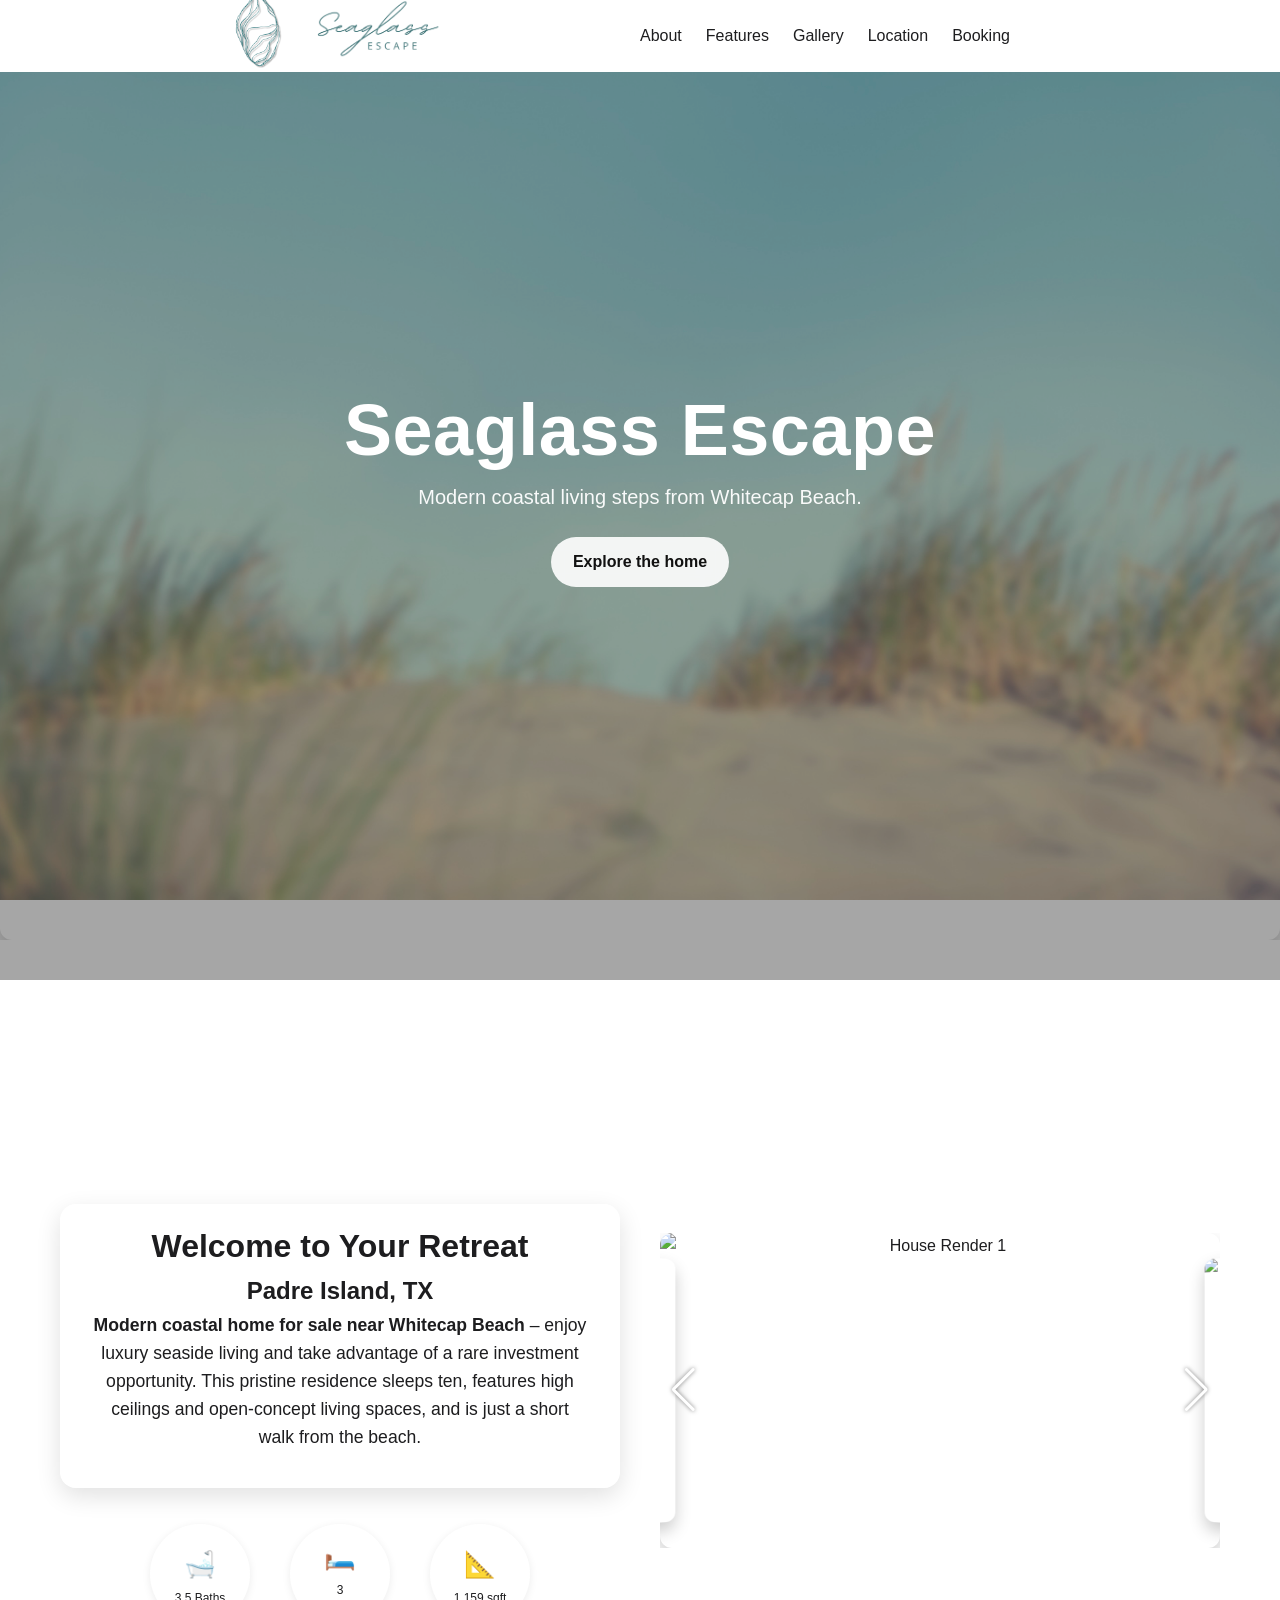
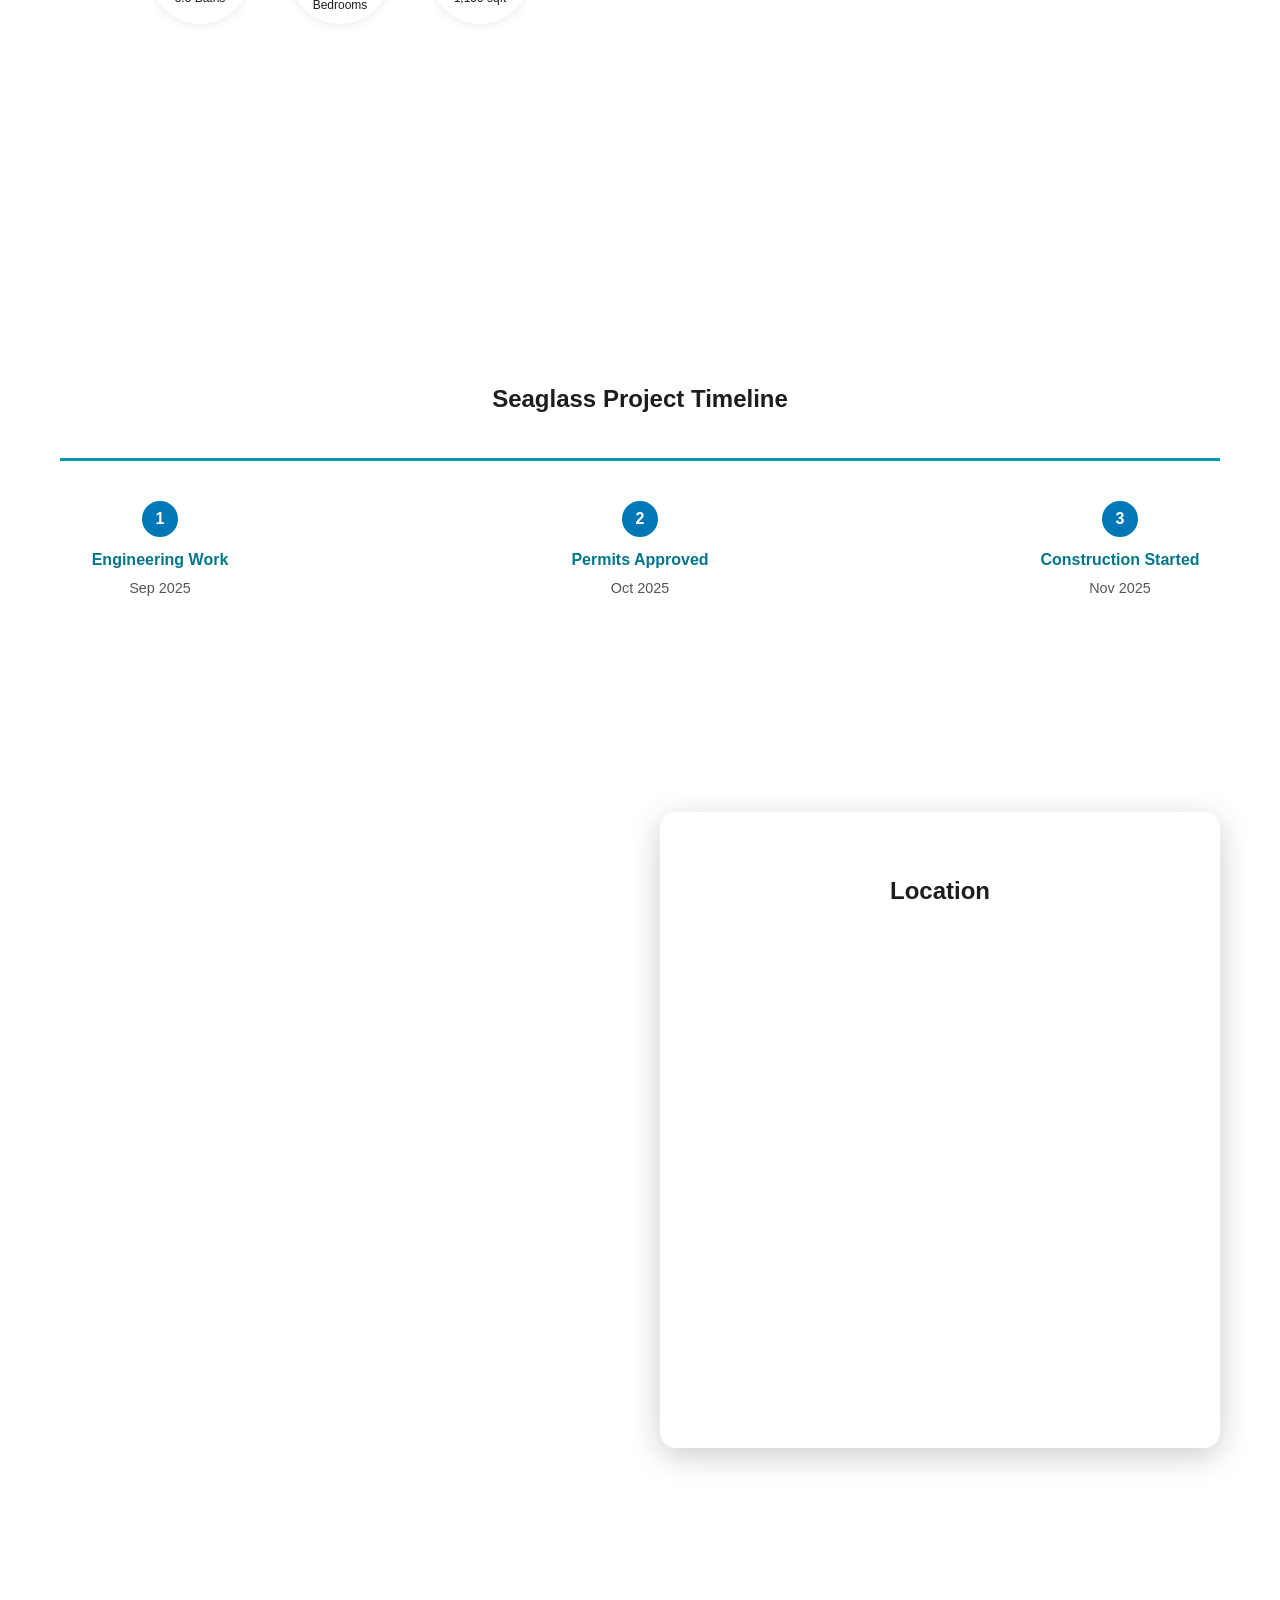
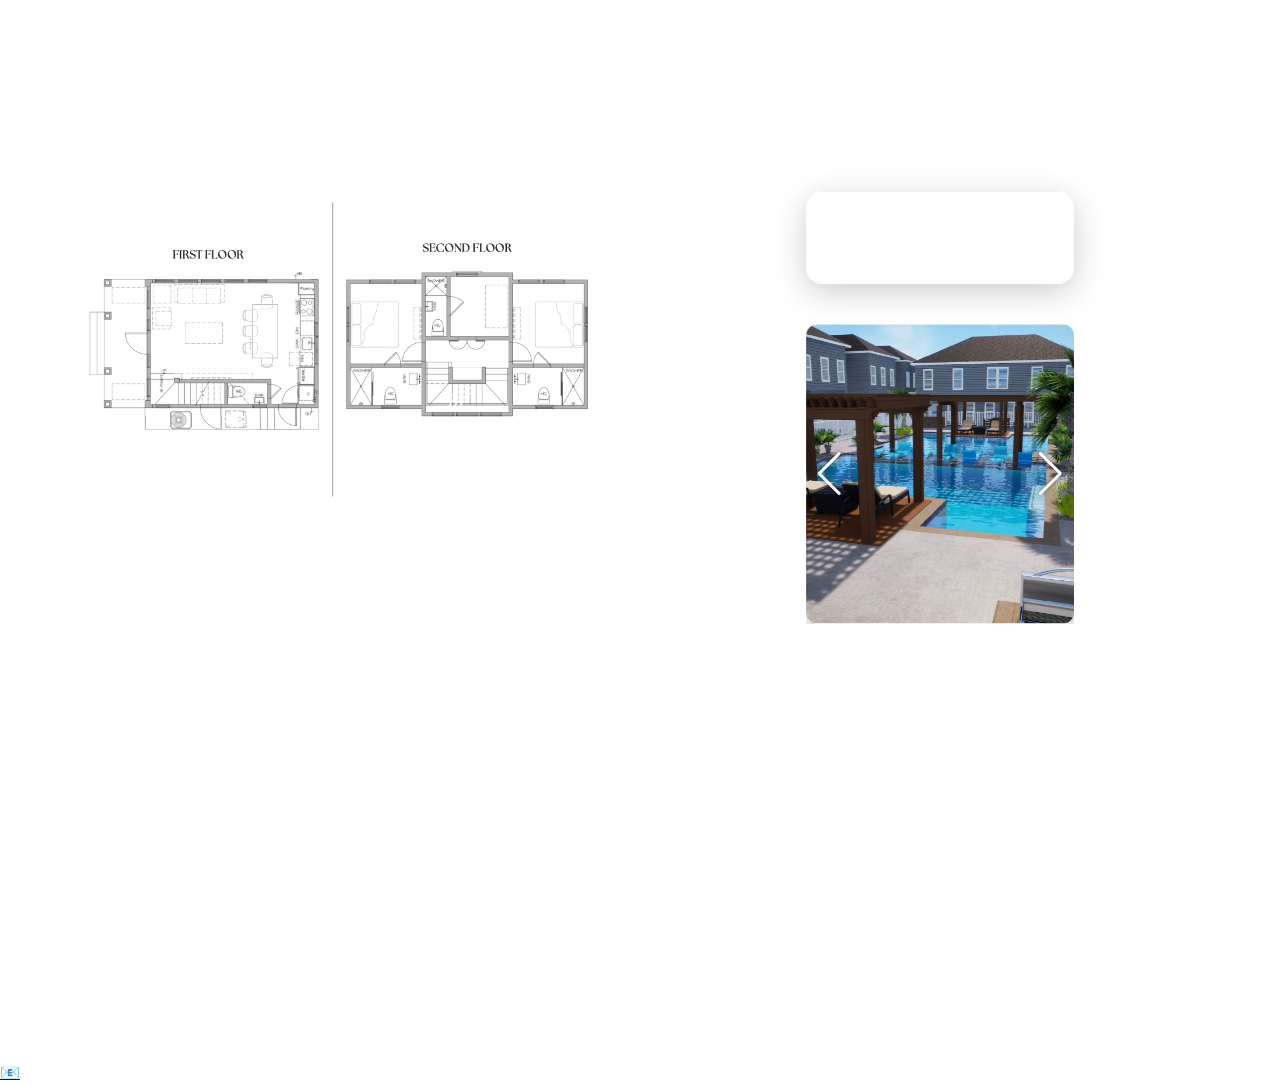
==== index.html @ 736bda11 "fix hero" ====
<!DOCTYPE html>
<html lang="en">
<head>
  <!-- Swiper CSS -->
  <link
    rel="stylesheet"
    href="https://cdn.jsdelivr.net/npm/swiper@11/swiper-bundle.min.css"
  />
  <meta charset="UTF-8" />
  <meta name="viewport" content="width=device-width, initial-scale=1.0" />
  <title>Seaglass Escape, Padre Island, TX</title>
  <script type="module" src="https://ajax.googleapis.com/ajax/libs/model-viewer/4.0.0/model-viewer.min.js"></script>
  <link rel="icon" href="favicon.ico" type="image/x-icon" />
  <link rel="stylesheet" href="CSS/style.css" />
  <style>
  .hero { position: relative; min-height: calc(100svh + 80px); overflow: hidden; }
  .hero-bg { position: absolute; inset: 0; }
  .hero-bg .swiper-wrapper, .hero-bg .swiper-slide { height: 100%; }
  .hero-bg .swiper-slide img { width: 100%; height: 100%; object-fit: cover; display: block; }
  .hero-overlay { position: absolute; inset: 0; background: rgba(0,0,0,0.35); }
  .hero-content { position: relative; z-index: 2; display: flex; flex-direction: column; align-items: center; justify-content: center; min-height: 100vh; text-align: center; padding: 0 20px; }
  @media (max-width: 768px) {
    .hero { min-height: calc(100svh + 40px); }
  }
</style>
</head>
<body>
  <header class="top-nav">
   

    <div class="nav-logo">
      <img class="main-logo" src="Assets/Logo/Seaglass Icon.png" alt="Seaglass Escape Logo" />
      <img class="main-logo" src="Assets/Logo/Seaglass2 text.png" alt="Seaglass Escape Logo" />
    </div>

    <nav class="nav-right">
      <ul class="nav-links">
        <li><a href="#about">About</a></li>
        <li><a href="#features">Features</a></li>
        <li><a href="#gallery">Gallery</a></li>
        <li><a href="#location">Location</a></li>
        <li><a href="#booking">Booking</a></li>
      </ul>
    </nav>

    <div class="hamburger" onclick="toggleMenu()">☰</div>
  </header>
<!-- HERO -->
<section class="hero">
  <!-- Background slides -->
  <div class="hero-bg swiper hero-swiper">
    <div class="swiper-wrapper">
      <div class="swiper-slide"><img src="Assets/Renders/House Renders Webpage/Lot24 Render 1.jpg" alt="House Render 1" /></div>
      <div class="swiper-slide"><img src="Assets/Renders/House Renders Webpage/Lot24 Render 2.png" alt="House Render 2" /></div>
      <div class="swiper-slide"><img src="Assets/Renders/House Renders Webpage/Lot24 Render 3.png" alt="House Render 3" /></div>
      <div class="swiper-slide"><img src="Assets/Renders/House Renders Webpage/Lot24 Render 4.jpg" alt="House Render 4" /></div>
      <div class="swiper-slide"><img src="Assets/Renders/House Renders Webpage/Lot24 Render 5.png" alt="House Render 5" /></div>
    </div>
  </div>

  <!-- Dark overlay for text readability -->
  <div class="hero-overlay"></div>

  <!-- Foreground content -->
  <div class="hero-content">
    <h1>Seaglass Escape</h1>
    <p>Modern coastal living steps from Whitecap Beach.</p>
    <a class="cta" href="#details">Explore the home</a>
  </div>
</section>

  <!-- Section 1: Glass container with icons + Slider side by side -->
  <div class="container" style="padding-top: 160px;">
    <div class="left">
      <div class="glass-container">
        <h1>Welcome to Your Retreat</h1>
        <h2>Padre Island, TX</h2>
        <div class="text-content">
          <p>
            <strong>Modern coastal home for sale near Whitecap Beach</strong> – enjoy
            luxury seaside living and take advantage of a rare investment opportunity.
            This pristine residence sleeps ten, features high ceilings and open‑concept
            living spaces, and is just a short walk from the beach.
          </p>
        </div>
      </div>
      <div class="features">
        <div class="feature"><div class="icon">🛁</div><div class="label">3.5 Baths</div></div>
        <div class="feature"><div class="icon">🛏️</div><div class="label">3 Bedrooms</div></div>
        <div class="feature"><div class="icon">📐</div><div class="label">1,159 sqft</div></div>
      </div>
    </div>
    <div class="right">
      <div class="slider-section" style="max-width: 100%; min-height: 500px;">
        <div class="swiper-container-wrapper">
          <div class="swiper coverflow-swiper">
            <div class="swiper-wrapper">
              <div class="swiper-slide"><img src="Assets/Renders/House Renders Webpage/Lot24 Render 1.jpg" alt="House Render 1" /></div>
              <div class="swiper-slide"><img src="Assets/Renders/House Renders Webpage/Lot24 Render 2.png" alt="House Render 2" /></div>
              <div class="swiper-slide"><img src="Assets/Renders/House Renders Webpage/Lot24 Render 3.png" alt="House Render 3" /></div>
              <div class="swiper-slide"><img src="Assets/Renders/House Renders Webpage/Lot24 Render 4.jpg" alt="House Render 4" /></div>
              <div class="swiper-slide"><img src="Assets/Renders/House Renders Webpage/Lot24 Render 5.png" alt="House Render 5" /></div>
            </div>
            <div class="swiper-button-prev coverflow-prev"></div>
            <div class="swiper-button-next coverflow-next"></div>
          </div>
        </div>
      </div>
    </div>
  </div>

  <!-- Horizontal Graphic Timeline -->
  <div class="graphic-timeline-section">
    <h2 class="timeline-title">Seaglass Project Timeline</h2>
    <div class="graphic-timeline">
      <div class="timeline-step">
        <div class="circle">1</div>
        <h3>Engineering Work</h3>
        <p>Sep 2025</p>
      </div>
      <div class="timeline-step">
        <div class="circle">2</div>
        <h3>Permits Approved</h3>
        <p>Oct 2025</p>
      </div>
      <div class="timeline-step">
        <div class="circle">3</div>
        <h3>Construction Started</h3>
        <p>Nov 2025</p>
      </div>
      <div class="timeline-step">
        <div class="circle">4</div>
        <h3>Roof Complete</h3>
        <p>Dec 2025</p>
      </div>
      <div class="timeline-step">
        <div class="circle">5</div>
        <h3>Expected Completion</h3>
        <p>Feb 2026</p>
      </div>
    </div>
  </div>

  <!-- Section 2: 3D Model Left + Map Right -->
  <div class="container">
    <div class="left model-desktop">
      <model-viewer
        src="Assets/Renders/HOUSE MODEL.glb"
        alt="3D House Model"
        auto-rotate
        auto-rotate-delay="0"
        camera-controls
        shadow-intensity="5"
        touch-action="pan-y"
        camera-orbit="20deg 75deg 50m"
      ></model-viewer>
    </div>
    <div class="right">
      <div class="map-wrapper">
        <h2>Location</h2>
        <iframe
          src="Assets/Maps/interactive-map.html"
          width="600px"
          height="600px"
          style="border:0; border-radius: 12px;"
        ></iframe>
      </div>
    </div>
  </div>

  <!-- Section 3: Plans Left + Pool Slider Right -->
  <div class="container">
    <div class="left">
      <img src="Assets/Plans/House Lot 24.png" alt="Plans" />
    </div>
    <div class="right">
      <div class="slider-section">
        <div class="glass-title">
          <h2 class="slider-title">Community Pool & Amenities</h2>
        </div>
        <div class="swiper-container-wrapper">
          <div class="swiper coverflow-swiper">
            <div class="swiper-wrapper">
              <div class="swiper-slide"><img src="Assets/Renders/Pool Renders/Portside Phase 2 Design (dragged)_page-0001.jpg" alt="Pool Render 1" /></div>
              <div class="swiper-slide"><img src="Assets/Renders/Pool Renders/Portside Phase 2 Design (dragged)_page-0001 (1).jpg" alt="Pool Render 2" /></div>
              <div class="swiper-slide"><img src="Assets/Renders/Pool Renders/img5.jpg" alt="Pool Render 3" /></div>
            </div>
            <div class="swiper-button-prev coverflow-prev"></div>
            <div class="swiper-button-next coverflow-next"></div>
          </div>
        </div>
      </div>
    </div>
  </div>


  <script src="https://cdn.jsdelivr.net/npm/swiper@11/swiper-bundle.min.js"></script>
  <script>
    const swiper = new Swiper(".cards-swiper", {
      effect: "cards",
      grabCursor: true,
      navigation: {
        nextEl: ".swiper-button-next",
        prevEl: ".swiper-button-prev",
      },
      cardsEffect: {
        perSlideRotate: 4,
        perSlideOffset: 10,
      },
    });

    const coverflowSwiper = new Swiper(".coverflow-swiper", {
      effect: "coverflow",
      grabCursor: true,
      centeredSlides: true,
      slidesPerView: "auto",
      coverflowEffect: {
        rotate: 30,
        stretch: 0,
        depth: 100,
        modifier: 1,
        slideShadows: false,
      },
      navigation: {
        nextEl: ".coverflow-next",
        prevEl: ".coverflow-prev",
      },
      autoplay: {
        delay: 3000,
        disableOnInteraction: false,
      },
      loop: true,
    });
    const heroSwiper = new Swiper('.hero-swiper', {
      effect: 'fade',
      speed: 800,
      fadeEffect: { crossFade: true },
      loop: true,
      loopAdditionalSlides: 2,
      allowTouchMove: false,
      preloadImages: true,
      autoplay: { delay: 4000, disableOnInteraction: false },
      observer: true,
      observeParents: true,
    });
  </script>
  <script>
    let lastScrollTop = 0;
    const navbar = document.querySelector('.top-nav');

    window.addEventListener('scroll', function () {
      const scrollTop = window.pageYOffset || document.documentElement.scrollTop;

      if (scrollTop > lastScrollTop) {
        // Scrolling down
        navbar.classList.add('shrink');
      } else {
        // Scrolling up
        navbar.classList.remove('shrink');
      }

      lastScrollTop = scrollTop <= 0 ? 0 : scrollTop;
    });
  </script>
  <script>
    function toggleMenu() {
      const navLinks = document.querySelector('.nav-links');
      navLinks.classList.toggle('active');
    }
  </script>

  <a href="mailto:info@seaglassescape.com" class="floating-bubble" aria-label="Email us">
    📧
  </a>
</body>
</html>
---- CSS/style.css ----
:root {
  --nav-h: 72px;
  --maxw: 1200px;
  --pad-x: 20px;
}

html { scroll-behavior: smooth; }

.model-mobile {
  display: none;
}

.model-desktop {
  display: none;
}

@media (max-width: 768px) {
  .model-mobile {
    display: flex;
    justify-content: center;
    align-items: center;
  }

  .model-desktop {
    display: none;
  }
}

@media (min-width: 769px) {
  .model-mobile {
    display: none;
  }

  .model-desktop {
    display: block;
  }
}
    .top-nav {
      display: flex;
      justify-content: space-between;
      align-items: center;
      padding: 1.2rem 2rem;
      position: fixed;
      width: 100%;
      top: 0;
      background: white;
      z-index: 1000;
      transition: background 0.3s ease, box-shadow 0.3s ease, padding 0.3s ease;
      height: var(--nav-h);
    }

    .top-nav.shrink {
      background: rgba(255, 255, 255, 0.6);
      box-shadow: 0 2px 8px rgba(0,0,0,0.1);
      padding: 0.6rem 2rem;
      height: 56px;
    }

    .nav-logo {
      flex: 1;
      text-align: center;
    }

    .nav-left,
    .nav-right {
      flex: 1;
    }

    .nav-left {
      text-align: left;
    }
    .nav-right {
      text-align: right;
    }

    .nav-links {
      list-style: none;
      display: flex;
      gap: 1.5rem;
      padding: 0;
      margin: 0;
    }

    .nav-links li a {
      text-decoration: none;
      color: #1d1d1f;
      font-weight: 500;
      transition: color 0.3s ease;
    }

    .nav-links li a:hover {
      color: #0077b6;
    }

    .main-logo {
      height: 80px;
      transition: height 0.3s ease;
    }

    .top-nav.shrink .main-logo {
      height: 50px;
    }

    @media (max-width: 768px) {
      .nav-left,
      .nav-right {
        display: none;
      }

      .hamburger {
        display: block;
        position: absolute;
        right: 20px;
        top: 50%;
        transform: translateY(-50%);
        font-size: 1.8rem;
        cursor: pointer;
      }

      .nav-links.active {
        display: flex;
        flex-direction: column;
        position: absolute;
        top: 70px;
        right: 20px;
        background: white;
        padding: 1rem;
        border-radius: 8px;
        box-shadow: 0 8px 16px rgba(0,0,0,0.2);
      }
      .model-mobile model-viewer {
        height: 320px;
        width: 100%;
        max-width: 360px;
        margin: 12px auto;
      }
    }
    /* Reset & Base */
    * {
      margin: 0;
      padding: 0;
      box-sizing: border-box;
    }
    body {
      font-family: -apple-system, BlinkMacSystemFont, "Segoe UI", Roboto, Helvetica,
        Arial, sans-serif;
      background: url("../Assets/Background/defocused-sand-dunes-with-grass-compressed.jpg") center center / cover no-repeat fixed;
      color: #1d1d1f;
      line-height: 1.6;
    }
@media (max-width: 768px) {
  body {
    background-image: url("../Assets/Background/TexasCoast.jpg");
    background-repeat: no-repeat;
    background-position: center center;
    background-size: cover;
    background-attachment: scroll;
  }
}
    /* Layout */
  .container {
    display: flex;
    justify-content: center;
    align-items: center;
    flex-wrap: wrap;
    align-items: flex-start;
    max-width: var(--maxw);
    margin: 0 auto;
    padding: calc(var(--nav-h) + 40px) var(--pad-x) 60px;
    gap: 40px;
    min-height: 100vh;
    margin-bottom: 80px;
  }

.section {
  padding: 60px 20px;
  max-width: 1200px;
  margin: 0 auto;
}
    .left, .right {
      flex: 1;
      min-width: 0;
      display: flex;
      flex-direction: column;
      justify-content: center;
    }
    .right {
      align-items: center;
      height: auto;
      min-height: 400px;
      width: auto;
    }

    /* Glass Card */
    .glass-card {
      backdrop-filter: blur(10px);
      background: rgba(255, 255, 255, 0.2);
      border-radius: 16px;
      border: 1px solid rgba(255, 255, 255, 0.3);
      padding: 2rem;
      color: white;
      max-width: 300px;
      margin: 100px auto;
      text-align: center;
    }
    .glass-title {
      background: rgba(255, 255, 255, 0.15);
      border-radius: 16px;
      backdrop-filter: blur(16px);
      -webkit-backdrop-filter: blur(16px);
      border: 1px solid rgba(255, 255, 255, 0.3);
      align-self: center;
      max-width: fit-content;
      color: #1d1d1f;
      text-align: center;
      box-shadow: 0 8px 32px rgba(0, 0, 0, 0.2);
      min-height: unset;
      display: flex;
      justify-content: center;
      align-items: center;
      width: 100%;
      flex-direction: column;
      color: white;
      height: auto;
      padding-top: 0.5rem;
      padding-bottom: 0.5rem;
    }

.glass,
.glass-container,
.lot24-title-box {
  background: rgba(255, 255, 255, 0.14);
  backdrop-filter: blur(12px);
  -webkit-backdrop-filter: blur(12px);
  border: 1px solid rgba(255, 255, 255, 0.28);
  border-radius: 16px;
  box-shadow: 0 8px 24px rgba(0, 0, 0, 0.12);
}

    /* Glass Container */
    .glass-container {
      padding: 1rem 2rem;
      margin: 4rem auto 1rem auto;
      align-self: center;
      max-width: 800px;
      color: #1d1d1f;
      text-align: center;
      min-height: auto;
      display: flex;
      flex-direction: column;
      justify-content: center;
    }

    .lot24-title-box {
      color: white;
      padding: 1.5rem 2rem;
      border-radius: 16px;
      font-size: 1.5rem;
      font-weight: bold;
      max-width: 90%;
      margin: 2rem auto;
      text-align: center;
    }
    
    /* Logo & Title */
    /*.logo-row {
      display: flex;
      justify-content: center;
      align-items: center;
      gap: 40px;
      margin-bottom: 20px;
    }
    .logo {
      width: 140px;
      display: block;
      margin: 0 auto 10px;
    }
    h1 {
      font-size: 2.8em;
      font-weight: 600;
      text-align: center;
      margin-bottom: 20px;
    }
    h2 {
      font-weight: 500;
      margin-bottom: 20px;
    } */

    /* Text + Icons */
    .text-content p {
      font-size: 1.1em;
      margin-bottom: 20px;
    }
    .features {
      display: flex;
      justify-content: center;
      gap: 40px;
      flex-wrap: wrap;
      margin: 20px auto;
      max-width: 500px;
    }
    .feature {
      background: rgba(255, 255, 255, 0.15);
      backdrop-filter: blur(16px);
      -webkit-backdrop-filter: blur(16px);
      border: 1px solid rgba(255, 255, 255, 0.3);
      padding: 20px;
      border-radius: 50%;
      width: 100px;
      height: 100px;
      display: flex;
      flex-direction: column;
      align-items: center;
      justify-content: center;
      box-shadow: 0 2px 8px rgba(0, 0, 0, 0.08);
      text-align: center;
      color: #1d1d1f;
    }
    .feature .icon {
      font-size: 1.6em;
      margin-bottom: 6px;
    }
    .feature .label {
      font-size: 0.75em;
      line-height: 1.2;
    }

    /* model-viewer */
    model-viewer {
      width: 100%;
      display: block;
      border-radius: 12px;
      height: 360px;
     /* box-shadow: 0 8px 24px rgba(0, 0, 0, 0.15);*/
    }
    .model-mobile model-viewer {
      height: 320px;
      width: 100%;
      max-width: 360px;
      margin: 12px auto;
    }

    /* Map */
    .map-wrapper {
      background: rgba(255, 255, 255, 0.15);
      border-radius: 16px;
      backdrop-filter: blur(16px);
      -webkit-backdrop-filter: blur(16px);
      padding: 60px 20px;
      text-align: center;
      max-width: 1200px;
      margin: 0 auto 60px auto;
      border-radius: 16px;
      box-shadow: 0 8px 32px rgba(0, 0, 0, 0.2);
      width: 100%;
    }
    .map-wrapper h2 {
      font-size: 1.5em;
      margin-bottom: 20px;
    }
    iframe {
      width: 100%;
      height: 450px;
      border: 0;
      border-radius: 12px;
    }

    /* Slider container */
    .slider-flex-container {
      display: flex;
      justify-content: space-between;
      gap: 20px;
      padding: 20px;
      max-width: 1200px;
      margin: 0 auto 60px auto;
      flex-wrap: wrap;
    }
    .slider-section {
      flex: 1;
      width: 100%;
      max-width: 100%;
      height: auto;
      display: flex;
      flex-direction: column;
      align-items: center;
      justify-content: flex-start;
      text-align: center;
    }
    .slider-title {
      font-size: 1.25rem;
      margin-bottom: 10px;
    }
    .swiper-container-wrapper {
      width: 100%;
      max-width: 600px;
      margin: 0 auto;
    }

    /* Swiper styles */
    .swiper {
      width: 100%;
      min-height: 300px;
      height: auto;
      margin: 40px auto;
    }
    .swiper-wrapper {
      display: flex;
    }
    .swiper-slide {
      display: flex;
      align-items: center;
      justify-content: center;
      border-radius: 12px;
      overflow: hidden;
      box-shadow: 0 10px 20px rgba(0, 0, 0, 0.2);
      aspect-ratio: 16 / 9;
    }
    .swiper-slide img {
      width: 100%;
      height: 100%;
      object-fit: cover;
      border-radius: 12px;
    }
    .swiper-button-prev,
    .swiper-button-next {
      color: #ffffff;
      text-shadow: 0 0 4px rgba(0, 0, 0, 0.5);
      cursor: pointer;
    }

    .coverflow-swiper {
      width: 100%;
      max-width: 100%;
      aspect-ratio: 16 / 9;
      margin-bottom: 40px;
    }
    .coverflow-swiper .swiper-slide {
      aspect-ratio: 16 / 9;
      width: 100%;
      position: relative;
      overflow: hidden;
      border-radius: 12px;
      box-shadow: 0 10px 20px rgba(0, 0, 0, 0.2);
    }
    .coverflow-swiper .swiper-slide img {
      position: absolute;
      top: 0;
      left: 0;
      width: 100%;
      height: 100%;
      object-fit: cover;
      border-radius: 0;
    }
    .coverflow-prev,
    .coverflow-next {
      color: white;
      text-shadow: 0 0 4px rgba(0, 0, 0, 0.5);
      cursor: pointer;
    }

    /* Desktop vs Mobile */
    @media (min-width: 769px) {
      .slider-flex-container {
        flex-direction: row;
        justify-content: space-between;
        align-items: flex-start;
      }
      .slider-section {
        flex: 1;
        max-width: 48%;
      }
      .coverflow-swiper {
        aspect-ratio: 16 / 9;
        width: 100%;
        max-width: 100%;
      }
      .swiper-slide {
        aspect-ratio: 16 / 9;
      }
      .swiper-slide img {
        width: 100%;
        height: 100%;
        object-fit: cover;
        border-radius: 12px;
      }
    }

    /* Responsive styles */
    @media (max-width: 768px) {
      .container {
        flex-direction: column-reverse;
        padding: calc(var(--nav-h) + 20px) var(--pad-x) 40px;
      }
      .left, .right {
        width: 100%;
        flex: unset;
        max-width: 100%;
      }
      .right {
        display: flex;
        justify-content: center;
        align-items: center;
      }
      .logo {
        width: 100px;
        margin-bottom: 10px;
      }
      h1 {
        font-size: 2em;
        margin-bottom: 15px;
      }
      .text-content,
      .text-content .features {
        text-align: center;
      }
      .slider-flex-container {
        flex-direction: column;
        align-items: center;
      }
      .slider-section {
        max-width: 90%;
        text-align: center;
      }
      .coverflow-swiper {
        width: 100%;
        max-width: 100%;
        aspect-ratio: 16 / 9;
        margin-bottom: 20px;
      }
      .swiper-slide {
        width: 100vw;
        padding-top: 66.66%;
        position: relative;
        overflow: hidden;
        border-radius: 0;
        box-shadow: 0 10px 20px rgba(0, 0, 0, 0.2);
      }
      .swiper-slide img {
        position: absolute;
        top: 0;
        left: 0;
        width: 100%;
        height: 100%;
        object-fit: cover;
        border-radius: 12px;
      }
      .slider-title {
        font-size: 1.25rem;
        margin-bottom: 10px;
        margin-top: 30px;
      }
      .swiper-container-wrapper {
        width: 100vw;
        margin-left: calc(-50vw + 50%);
      }
    }

    .hamburger {
      display: none;
      font-size: 1.8rem;
      cursor: pointer;
    }

    @media (max-width: 768px) {
        .glass-container {
            margin-top: 20px;
          }
        .nav-links {
        display: none;
        flex-direction: column;
        background-color: rgba(255, 255, 255, 0.95);
        position: absolute;
        top: 56px;
        right: 20px;
        width: 180px;
        padding: 1rem;
        border-radius: 0 0 8px 8px;
        box-shadow: 0 8px 16px rgba(0,0,0,0.15);
        z-index: 999;
      }

      .nav-links.active {
        display: flex;
      }

      .hamburger {
        display: block;
        position: absolute;
        right: 20px;
        top: 50%;
        transform: translateY(-50%);
        font-size: 1.8rem;
        cursor: pointer;
      }
    }

    .right .slider-section {
      display: flex;
      flex-direction: column;
      justify-content: center;
      width: 100%;
    }
@media (min-width: 769px) {
  .left, .right {
    max-width: 50%;
  }
}
/* Horizontal Graphic Timeline Styles */
.graphic-timeline-section {
  max-width: 1200px;
  margin: 80px auto;
  padding: 20px;
  text-align: center;
}

.graphic-timeline {
  display: flex;
  justify-content: space-between;
  align-items: flex-start;
  position: relative;
  margin-top: 40px;
  border-top: 3px solid #0098b6;
  padding-top: 40px;
  flex-wrap: wrap;
}

.timeline-step {
  flex: 1;
  min-width: 120px;
  max-width: 200px;
  position: relative;
  text-align: center;
}

.timeline-step .circle {
  width: 36px;
  height: 36px;
  background-color: #0077b6;
  color: white;
  border-radius: 50%;
  margin: 0 auto 10px;
  font-weight: bold;
  line-height: 36px;
}

.timeline-step h3 {
  margin: 0;
  font-size: 1rem;
  color: #02768a;
}

.timeline-step p {
  margin: 4px 0 0;
  font-size: 0.9rem;
  color: #555;
}

.timeline-step:nth-child(n+4) { display: none; }

/* Stat pills */
.stats {
  display: flex;
  gap: 10px;
  flex-wrap: wrap;
  justify-content: center;
  font-weight: 600;
}
.stats .pill {
  padding: 8px 12px;
  border-radius: 999px;
  background: rgba(255, 255, 255, 0.8);
  border: 1px solid #e6eef0;
}

/* Reset-ish */
.hero { position: relative; height: 100svh; min-height: 520px; overflow: hidden; }

/* Background wrapper holds absolutely-positioned slides */
.hero-bg {
  position: absolute; inset: 0;
}

/* Slides: cover, center, fade + slow zoom (Ken Burns) */
.hero-bg:not(.hero-swiper) img {
  position: absolute; inset: 0;
  width: 100%; height: 100%;
  object-fit: cover; object-position: center;
  opacity: 0;
  transform: scale(1.05);           /* start slightly zoomed-in */
  animation: slideShow 30s infinite; /* total cycle time (5 images x 6s each) */
  will-change: opacity, transform;
}

/* Stagger each image in the timeline */
.hero-bg:not(.hero-swiper) img:nth-child(1) { animation-delay: 0s; }
.hero-bg:not(.hero-swiper) img:nth-child(2) { animation-delay: 6s; }
.hero-bg:not(.hero-swiper) img:nth-child(3) { animation-delay: 12s; }
.hero-bg:not(.hero-swiper) img:nth-child(4) { animation-delay: 18s; }
.hero-bg:not(.hero-swiper) img:nth-child(5) { animation-delay: 24s; }

/* When using Swiper for the hero, disable CSS animation and ensure full-bleed images */
.hero-bg.hero-swiper img { animation: none !important; opacity: 1; transform: none; }
.hero-bg.hero-swiper .swiper-wrapper { height: 100%; }
.hero-bg.hero-swiper .swiper-slide { height: 100%; }
.hero-bg.hero-swiper .swiper-slide img { position: absolute; inset: 0; width: 100%; height: 100%; object-fit: cover; display: block; }

@keyframes slideShow {
  /* Fade in + subtle zoom out */
  0%   { opacity: 0;   transform: scale(1.07); }
  6%   { opacity: 1;   transform: scale(1.03); } /* fully visible by 6% */
  25%  { opacity: 1;   transform: scale(1.00); } /* gentle motion */
  31%  { opacity: 0;   transform: scale(1.00); } /* fade out */
  100% { opacity: 0;   transform: scale(1.00); }
}

/* Accessibility: respect reduced motion */
@media (prefers-reduced-motion: reduce) {
  .hero-bg img { animation: none; opacity: 1; }
  .hero-bg img + img { display: none; } /* show only first image */
}

/* Dark gradient overlay for contrast */
.hero-overlay {
  position: absolute; inset: 0;
  background: radial-gradient(ellipse at center, rgba(0,0,0,0.25), rgba(0,0,0,0.5));
  /* Optional: top→bottom gradient look */
  /* background: linear-gradient(to bottom, rgba(0,0,0,0.35), rgba(0,0,0,0.55)); */
  pointer-events: none;
}

/* Foreground content */
.hero-content {
  position: relative; z-index: 2;
  max-width: 900px;
  margin: 0 auto;
  padding: clamp(16px, 4vw, 40px);
  height: 100%;
  display: grid;
  place-items: center;
  text-align: center;
  color: #fff;
}

.hero-content h1 {
  font-size: clamp(32px, 6vw, 72px);
  line-height: 1.05;
  letter-spacing: 0.5px;
  margin-bottom: 12px;
}

.hero-content p {
  font-size: clamp(16px, 2.2vw, 20px);
  opacity: 0.95;
  margin-bottom: 24px;
}

.hero-content .cta {
  display: inline-block;
  padding: 12px 22px;
  border-radius: 999px;
  background: rgba(255,255,255,0.9);
  color: #111;
  text-decoration: none;
  font-weight: 600;
  backdrop-filter: blur(6px);
  transition: transform .2s ease, background .2s ease;
}
.hero-content .cta:hover { transform: translateY(-2px); background: #fff; }

/* If you have a fixed top nav, keep content away from it on small screens */
@media (max-width: 768px) {
  .hero-content { padding-top: 72px; }
}
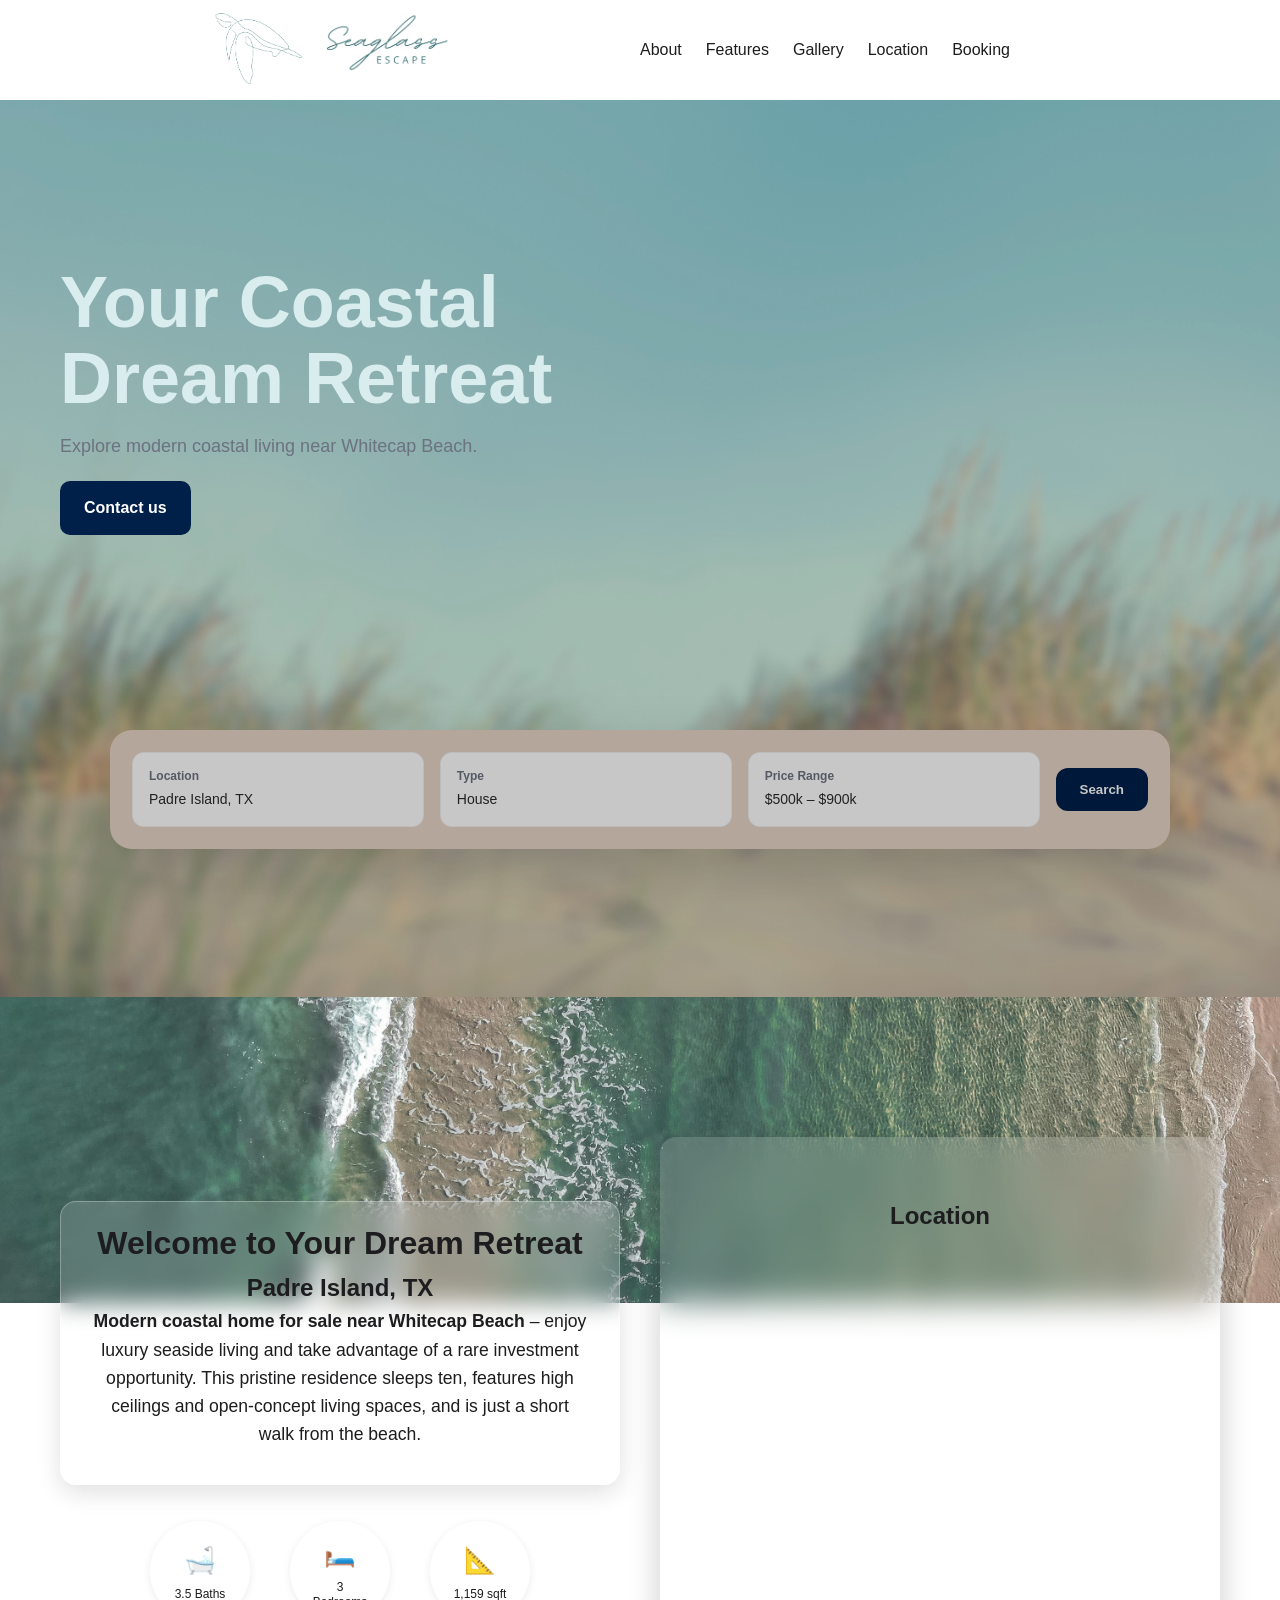
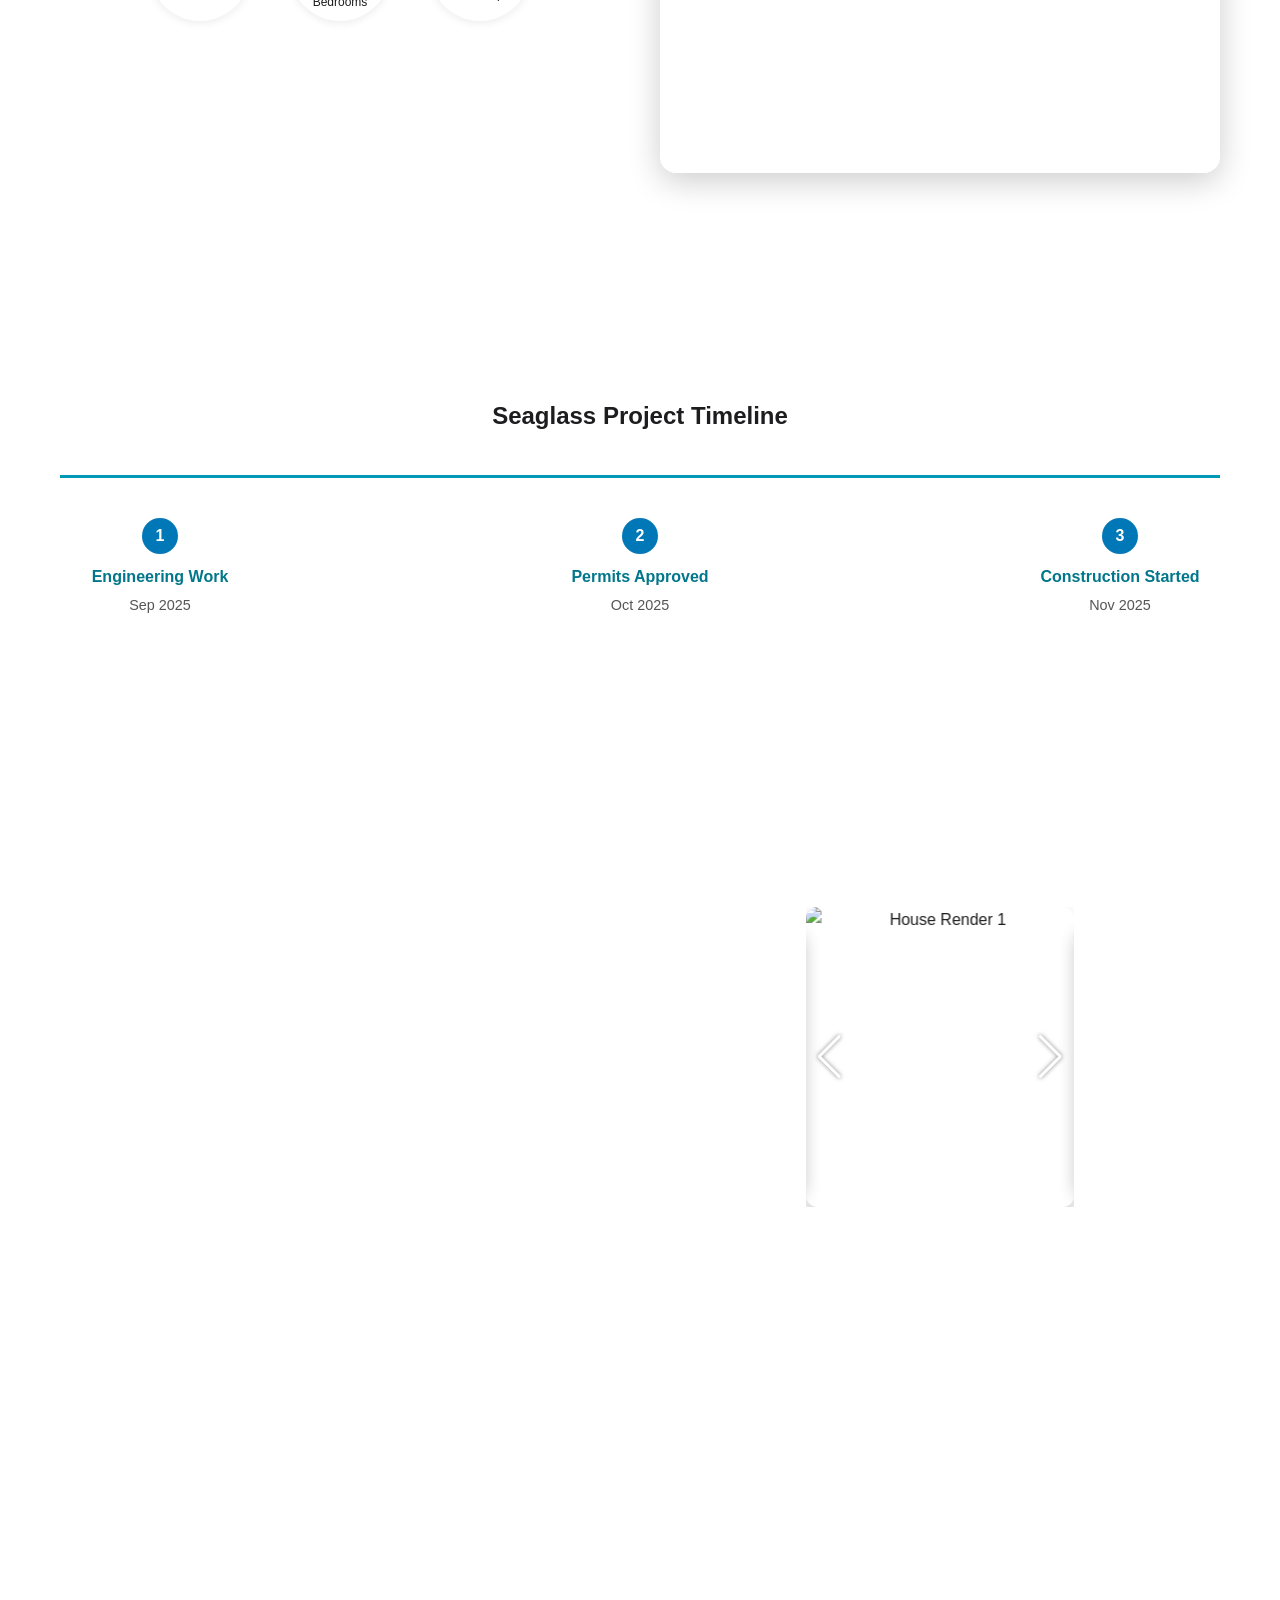
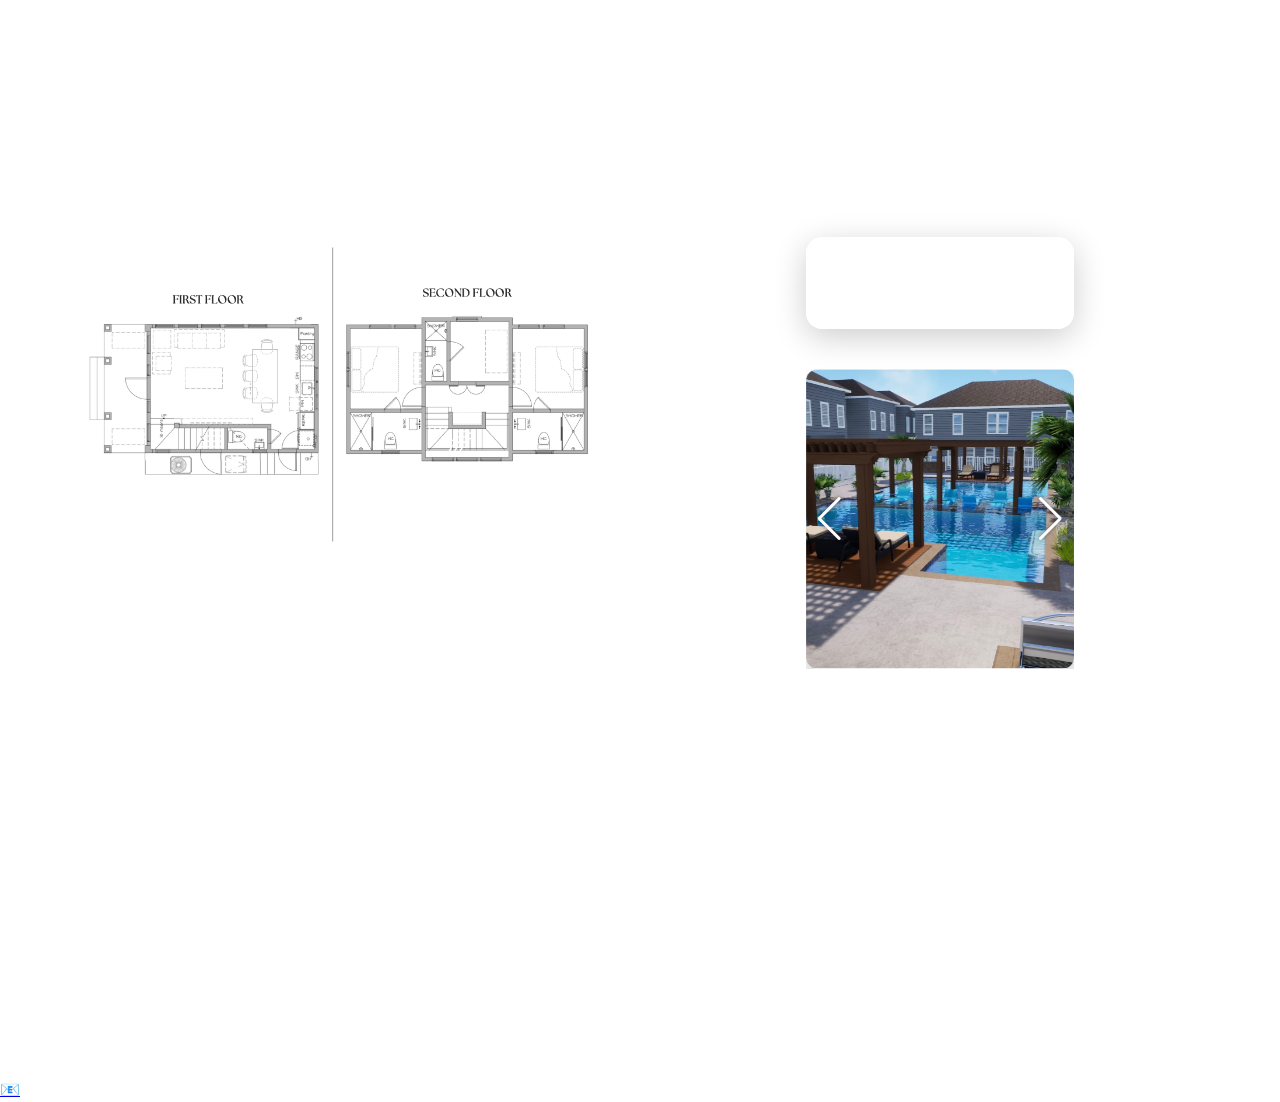
==== commit 0455e700: "Update" ====
--- a/index.html
+++ b/index.html
@@ -12,24 +12,13 @@
   <script type="module" src="https://ajax.googleapis.com/ajax/libs/model-viewer/4.0.0/model-viewer.min.js"></script>
   <link rel="icon" href="favicon.ico" type="image/x-icon" />
   <link rel="stylesheet" href="CSS/style.css" />
-  <style>
-  .hero { position: relative; min-height: calc(100svh + 80px); overflow: hidden; }
-  .hero-bg { position: absolute; inset: 0; }
-  .hero-bg .swiper-wrapper, .hero-bg .swiper-slide { height: 100%; }
-  .hero-bg .swiper-slide img { width: 100%; height: 100%; object-fit: cover; display: block; }
-  .hero-overlay { position: absolute; inset: 0; background: rgba(0,0,0,0.35); }
-  .hero-content { position: relative; z-index: 2; display: flex; flex-direction: column; align-items: center; justify-content: center; min-height: 100vh; text-align: center; padding: 0 20px; }
-  @media (max-width: 768px) {
-    .hero { min-height: calc(100svh + 40px); }
-  }
-</style>
 </head>
 <body>
   <header class="top-nav">
    
 
     <div class="nav-logo">
-      <img class="main-logo" src="Assets/Logo/Seaglass Icon.png" alt="Seaglass Escape Logo" />
+      <img class="main-logo" src="Assets/Logo/turtle2.png" alt="Seaglass Escape Logo" />
       <img class="main-logo" src="Assets/Logo/Seaglass2 text.png" alt="Seaglass Escape Logo" />
     </div>
 
@@ -47,33 +36,61 @@
   </header>
 <!-- HERO -->
 <section class="hero">
-  <!-- Background slides -->
-  <div class="hero-bg swiper hero-swiper">
-    <div class="swiper-wrapper">
-      <div class="swiper-slide"><img src="Assets/Renders/House Renders Webpage/Lot24 Render 1.jpg" alt="House Render 1" /></div>
-      <div class="swiper-slide"><img src="Assets/Renders/House Renders Webpage/Lot24 Render 2.png" alt="House Render 2" /></div>
-      <div class="swiper-slide"><img src="Assets/Renders/House Renders Webpage/Lot24 Render 3.png" alt="House Render 3" /></div>
-      <div class="swiper-slide"><img src="Assets/Renders/House Renders Webpage/Lot24 Render 4.jpg" alt="House Render 4" /></div>
-      <div class="swiper-slide"><img src="Assets/Renders/House Renders Webpage/Lot24 Render 5.png" alt="House Render 5" /></div>
-    </div>
-  </div>
-
-  <!-- Dark overlay for text readability -->
-  <div class="hero-overlay"></div>
-
-  <!-- Foreground content -->
-  <div class="hero-content">
-    <h1>Seaglass Escape</h1>
-    <p>Modern coastal living steps from Whitecap Beach.</p>
-    <a class="cta" href="#details">Explore the home</a>
+  <div class="hero-inner">
+    <div class="hero-left">
+      <h1>Your Coastal Dream Retreat<br/></h1>
+      <p>Explore modern coastal living near Whitecap Beach.</p>
+      <a class="btn primary" href="#signup">Contact us</a>
+    </div>
+    <div class="hero-right">
+      <div class="model-wrap">
+        <model-viewer
+          class="hero-model"
+          src="Assets/Renders/HOUSE MODEL.glb"
+          alt="3D House Model"
+          auto-rotate
+          auto-rotate-delay="0"
+          camera-controls
+          shadow-intensity="5"
+          touch-action="pan-y"
+          ar-modes="webxr scene-viewer quick-look"
+          disable-tap
+          camera-orbit="20deg 80deg 50m"
+        ></model-viewer>
+      </div>
+    </div>
+  </div>
+
+  <div class="search-bar">
+    <div class="search-card">
+      <div class="search-field">
+        <div>
+          <label>Location</label>
+          <span>Padre Island, TX</span>
+        </div>
+      </div>
+      <div class="search-field">
+        <div>
+          <label>Type</label>
+          <span>House</span>
+        </div>
+      </div>
+      <div class="search-field">
+        <div>
+          <label>Price Range</label>
+          <span>$500k – $900k</span>
+        </div>
+      </div>
+      <button class="search-submit">Search</button>
+    </div>
   </div>
 </section>
 
   <!-- Section 1: Glass container with icons + Slider side by side -->
-  <div class="container" style="padding-top: 160px;">
+  <div class="container container--pad-top">
     <div class="left">
       <div class="glass-container">
-        <h1>Welcome to Your Retreat</h1>
+        <h1>Welcome to Your Dream Retreat</h1>
         <h2>Padre Island, TX</h2>
         <div class="text-content">
           <p>
@@ -91,20 +108,14 @@
       </div>
     </div>
     <div class="right">
-      <div class="slider-section" style="max-width: 100%; min-height: 500px;">
-        <div class="swiper-container-wrapper">
-          <div class="swiper coverflow-swiper">
-            <div class="swiper-wrapper">
-              <div class="swiper-slide"><img src="Assets/Renders/House Renders Webpage/Lot24 Render 1.jpg" alt="House Render 1" /></div>
-              <div class="swiper-slide"><img src="Assets/Renders/House Renders Webpage/Lot24 Render 2.png" alt="House Render 2" /></div>
-              <div class="swiper-slide"><img src="Assets/Renders/House Renders Webpage/Lot24 Render 3.png" alt="House Render 3" /></div>
-              <div class="swiper-slide"><img src="Assets/Renders/House Renders Webpage/Lot24 Render 4.jpg" alt="House Render 4" /></div>
-              <div class="swiper-slide"><img src="Assets/Renders/House Renders Webpage/Lot24 Render 5.png" alt="House Render 5" /></div>
-            </div>
-            <div class="swiper-button-prev coverflow-prev"></div>
-            <div class="swiper-button-next coverflow-next"></div>
-          </div>
-        </div>
+      <div class="map-wrapper">
+        <h2>Location</h2>
+        <iframe
+          src="Assets/Maps/interactive-map.html"
+          width="600px"
+          height="600px"
+          class="map-iframe"
+        ></iframe>
       </div>
     </div>
   </div>
@@ -156,14 +167,20 @@
       ></model-viewer>
     </div>
     <div class="right">
-      <div class="map-wrapper">
-        <h2>Location</h2>
-        <iframe
-          src="Assets/Maps/interactive-map.html"
-          width="600px"
-          height="600px"
-          style="border:0; border-radius: 12px;"
-        ></iframe>
+      <div class="slider-section slider-section--tall">
+        <div class="swiper-container-wrapper">
+          <div class="swiper coverflow-swiper">
+            <div class="swiper-wrapper">
+              <div class="swiper-slide"><img src="Assets/Renders/House Renders Webpage/Lot24 Render 1.jpg" alt="House Render 1" /></div>
+              <div class="swiper-slide"><img src="Assets/Renders/House Renders Webpage/Lot24 Render 2.png" alt="House Render 2" /></div>
+              <div class="swiper-slide"><img src="Assets/Renders/House Renders Webpage/Lot24 Render 3.png" alt="House Render 3" /></div>
+              <div class="swiper-slide"><img src="Assets/Renders/House Renders Webpage/Lot24 Render 4.jpg" alt="House Render 4" /></div>
+              <div class="swiper-slide"><img src="Assets/Renders/House Renders Webpage/Lot24 Render 5.png" alt="House Render 5" /></div>
+            </div>
+            <div class="swiper-button-prev coverflow-prev"></div>
+            <div class="swiper-button-next coverflow-next"></div>
+          </div>
+        </div>
       </div>
     </div>
   </div>
@@ -231,18 +248,6 @@
       },
       loop: true,
     });
-    const heroSwiper = new Swiper('.hero-swiper', {
-      effect: 'fade',
-      speed: 800,
-      fadeEffect: { crossFade: true },
-      loop: true,
-      loopAdditionalSlides: 2,
-      allowTouchMove: false,
-      preloadImages: true,
-      autoplay: { delay: 4000, disableOnInteraction: false },
-      observer: true,
-      observeParents: true,
-    });
   </script>
   <script>
     let lastScrollTop = 0;
--- a/CSS/style.css
+++ b/CSS/style.css
@@ -1,7 +1,15 @@
 :root {
-  --nav-h: 72px;
+  --nav-h: 100px;
   --maxw: 1200px;
   --pad-x: 20px;
+  --cream:#FFF5EE; /* soft cream hero background */
+  --brand:#daedee; /* bold blue heading */
+  --text:#2A2A2A;
+  --muted:#6B7280; /* neutral body copy */
+  --chip:#ffffff; /* search bar tint */
+  --btn:#001f49;  /* dark brown button */
+  --btn-text:#FFFFFF;
+  --card:#E9D6C8; /* search card base */
 }
 
 html { scroll-behavior: smooth; }
@@ -144,7 +152,7 @@
     body {
       font-family: -apple-system, BlinkMacSystemFont, "Segoe UI", Roboto, Helvetica,
         Arial, sans-serif;
-      background: url("../Assets/Background/defocused-sand-dunes-with-grass-compressed.jpg") center center / cover no-repeat fixed;
+      background: url("../Assets/Background/TexasCoast.jpg") center center / cover no-repeat fixed;
       color: #1d1d1f;
       line-height: 1.6;
     }
@@ -249,6 +257,7 @@
       display: flex;
       flex-direction: column;
       justify-content: center;
+      align-items: center;
     }
 
     .lot24-title-box {
@@ -672,102 +681,42 @@
   border: 1px solid #e6eef0;
 }
 
-/* Reset-ish */
-.hero { position: relative; height: 100svh; min-height: 520px; overflow: hidden; }
-
-/* Background wrapper holds absolutely-positioned slides */
-.hero-bg {
-  position: absolute; inset: 0;
-}
-
-/* Slides: cover, center, fade + slow zoom (Ken Burns) */
-.hero-bg:not(.hero-swiper) img {
-  position: absolute; inset: 0;
-  width: 100%; height: 100%;
-  object-fit: cover; object-position: center;
-  opacity: 0;
-  transform: scale(1.05);           /* start slightly zoomed-in */
-  animation: slideShow 30s infinite; /* total cycle time (5 images x 6s each) */
-  will-change: opacity, transform;
-}
-
-/* Stagger each image in the timeline */
-.hero-bg:not(.hero-swiper) img:nth-child(1) { animation-delay: 0s; }
-.hero-bg:not(.hero-swiper) img:nth-child(2) { animation-delay: 6s; }
-.hero-bg:not(.hero-swiper) img:nth-child(3) { animation-delay: 12s; }
-.hero-bg:not(.hero-swiper) img:nth-child(4) { animation-delay: 18s; }
-.hero-bg:not(.hero-swiper) img:nth-child(5) { animation-delay: 24s; }
-
-/* When using Swiper for the hero, disable CSS animation and ensure full-bleed images */
-.hero-bg.hero-swiper img { animation: none !important; opacity: 1; transform: none; }
-.hero-bg.hero-swiper .swiper-wrapper { height: 100%; }
-.hero-bg.hero-swiper .swiper-slide { height: 100%; }
-.hero-bg.hero-swiper .swiper-slide img { position: absolute; inset: 0; width: 100%; height: 100%; object-fit: cover; display: block; }
-
-@keyframes slideShow {
-  /* Fade in + subtle zoom out */
-  0%   { opacity: 0;   transform: scale(1.07); }
-  6%   { opacity: 1;   transform: scale(1.03); } /* fully visible by 6% */
-  25%  { opacity: 1;   transform: scale(1.00); } /* gentle motion */
-  31%  { opacity: 0;   transform: scale(1.00); } /* fade out */
-  100% { opacity: 0;   transform: scale(1.00); }
-}
-
-/* Accessibility: respect reduced motion */
-@media (prefers-reduced-motion: reduce) {
-  .hero-bg img { animation: none; opacity: 1; }
-  .hero-bg img + img { display: none; } /* show only first image */
-}
-
-/* Dark gradient overlay for contrast */
-.hero-overlay {
-  position: absolute; inset: 0;
-  background: radial-gradient(ellipse at center, rgba(0,0,0,0.25), rgba(0,0,0,0.5));
-  /* Optional: top→bottom gradient look */
-  /* background: linear-gradient(to bottom, rgba(0,0,0,0.35), rgba(0,0,0,0.55)); */
-  pointer-events: none;
-}
-
-/* Foreground content */
-.hero-content {
-  position: relative; z-index: 2;
-  max-width: 900px;
-  margin: 0 auto;
-  padding: clamp(16px, 4vw, 40px);
-  height: 100%;
-  display: grid;
-  place-items: center;
-  text-align: center;
-  color: #fff;
-}
-
-.hero-content h1 {
-  font-size: clamp(32px, 6vw, 72px);
-  line-height: 1.05;
-  letter-spacing: 0.5px;
-  margin-bottom: 12px;
-}
-
-.hero-content p {
-  font-size: clamp(16px, 2.2vw, 20px);
-  opacity: 0.95;
-  margin-bottom: 24px;
-}
-
-.hero-content .cta {
-  display: inline-block;
-  padding: 12px 22px;
-  border-radius: 999px;
-  background: rgba(255,255,255,0.9);
-  color: #111;
-  text-decoration: none;
-  font-weight: 600;
-  backdrop-filter: blur(6px);
-  transition: transform .2s ease, background .2s ease;
-}
-.hero-content .cta:hover { transform: translateY(-2px); background: #fff; }
-
-/* If you have a fixed top nav, keep content away from it on small screens */
-@media (max-width: 768px) {
-  .hero-content { padding-top: 72px; }
+/* ===== New Split Hero (image/model + text) ===== */
+.hero{background:url("../Assets/Background/defocused-sand-dunes-with-grass-compressed.jpg") center center / cover no-repeat; padding:0 0 100px; overflow:visible; display:block; position:relative;}
+.hero::before{content:""; position:absolute; inset:0; background:rgba(0,0,0,0.22);} 
+.hero-inner{max-width:1200px; margin:0 auto; display:flex; align-items:center; justify-content:space-between; gap:48px; min-height:calc(100vh - var(--nav-h)); padding:0 20px; position:relative; z-index:1;}
+.hero-left{flex:1;}
+.hero-left h1{font-size:clamp(34px,6vw,72px); line-height:1.05; margin:0 0 16px; color:var(--brand); font-weight:800;}
+.hero-left p{font-size:clamp(14px,2.3vw,18px); color:var(--muted); max-width:560px;}
+/* Hero logos: turtle + wordmark side-by-side */
+.hero-logos { display:flex; align-items:center; gap:12px; margin-bottom:20px; }
+.hero-logo { height: 112px; width:auto; display:block; }
+.hero-turtle { height:224px; width:auto; display:block; }
+@media (max-width: 992px){ .hero-logo, .hero-turtle { height:40px; } }
+.btn{display:inline-block; padding:14px 24px; border-radius:10px; text-decoration:none; font-weight:600;}
+.btn.primary{background:var(--btn); color:var(--btn-text); margin-top:20px;}
+.hero-right{flex:1.2; position:relative;}
+.model-wrap{position:relative; filter: drop-shadow(0 30px 60px rgba(0,0,0,.25));}
+.hero-model{width:100%; height:600px; display:block;}
+
+/* Overlapping floating search panel */
+.search-bar{max-width:1100px; margin:-70px auto 0; padding:0 20px 48px;}
+.search-card{background:#E8D5C7; border-radius:22px; padding:22px; display:grid; grid-template-columns:1fr 1fr 1fr auto; gap:16px; align-items:center; box-shadow:0 24px 60px rgba(0,0,0,.18);} 
+.search-field{background:#fff; border-radius:12px; padding:14px 16px; display:flex; align-items:center; gap:10px; border:1px solid rgba(0,0,0,.06);} 
+.search-field label{font-size:12px; font-weight:600; color:var(--muted); display:block;} 
+.search-field span{font-size:14px; color:var(--text);} 
+.search-submit{background:var(--btn); color:#fff; border:none; border-radius:12px; padding:14px 24px; font-weight:700; cursor:pointer;}
+
+/* Responsive adjustments for the hero/search */
+@media (max-width: 992px){
+  .hero-inner{flex-direction:column; text-align:left;}
+  .hero-right{order:2; width:100%;}
+  .hero-left{order:1; width:100%;}
+  .hero-model{height:420px;}
+  .search-card{grid-template-columns:1fr;}
+}
+.glass-container img {
+  display: block;
+  margin-left: auto;
+  margin-right: auto;
 }
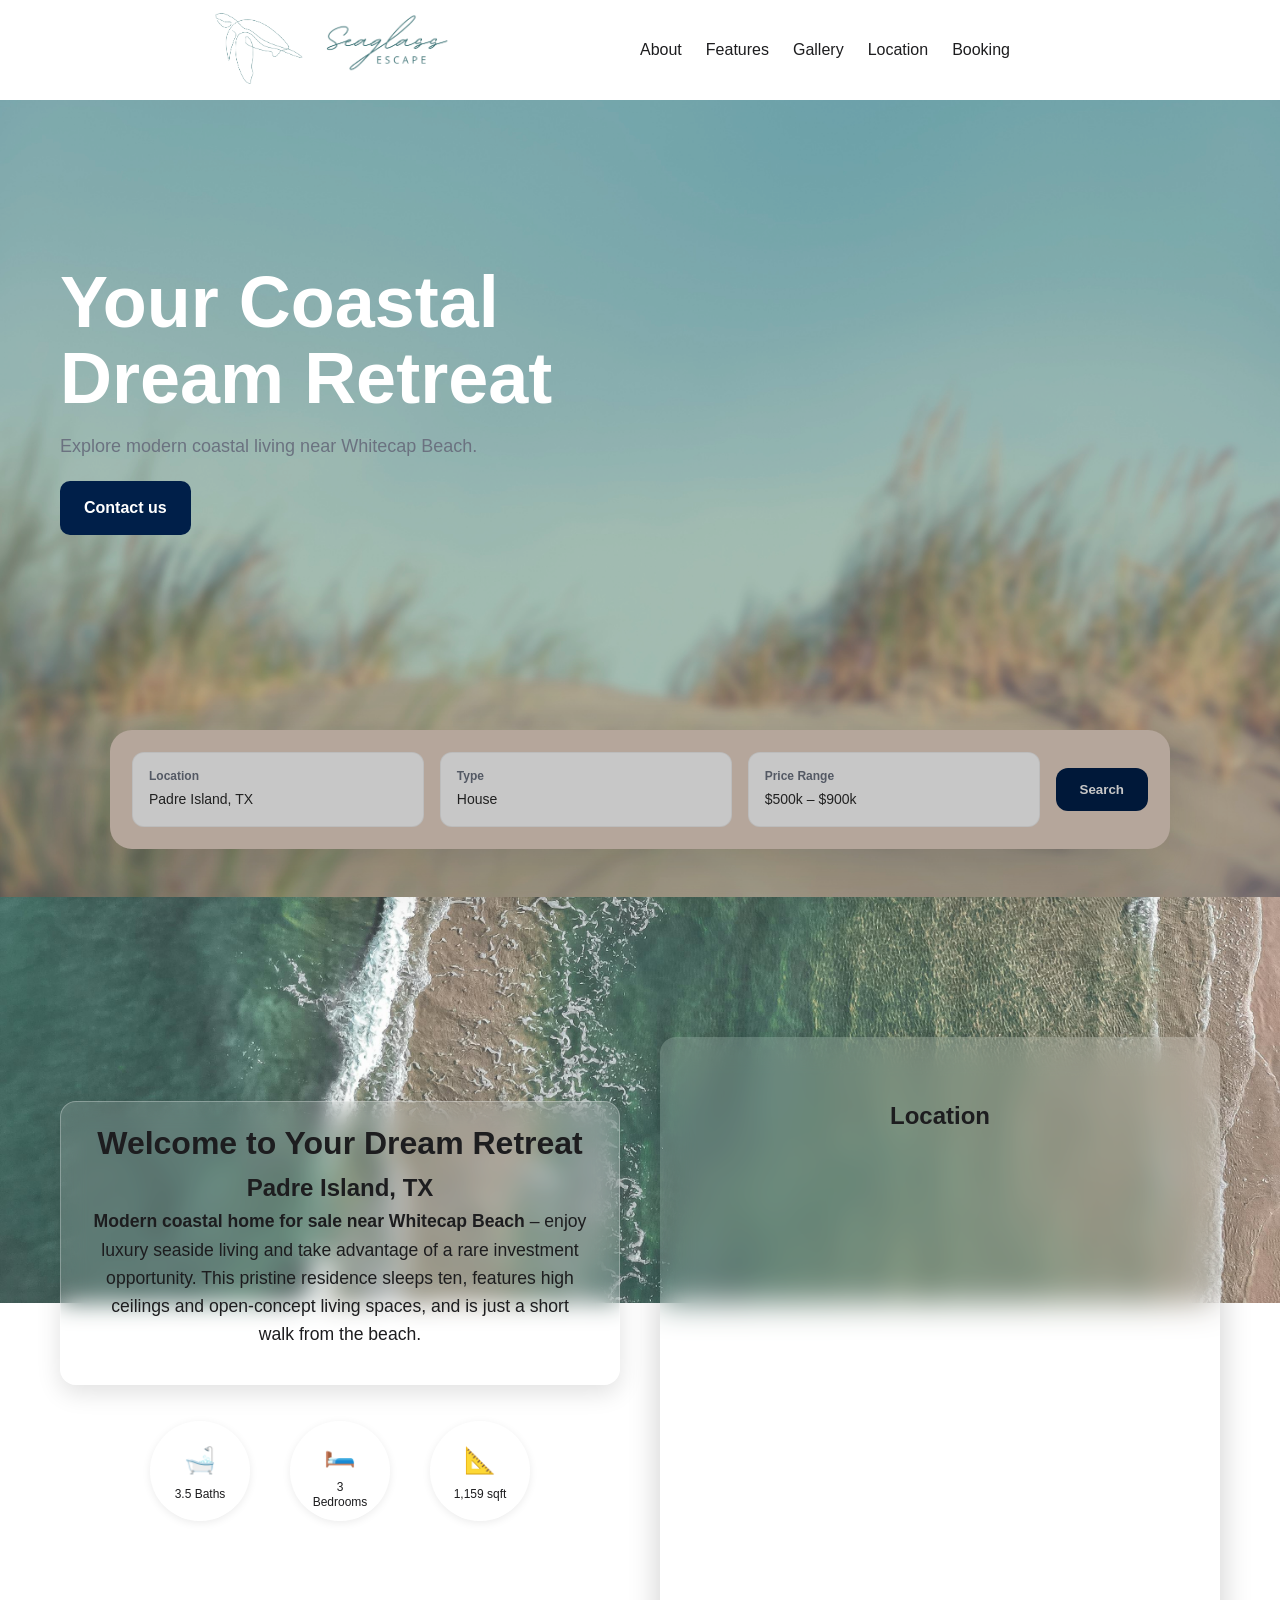
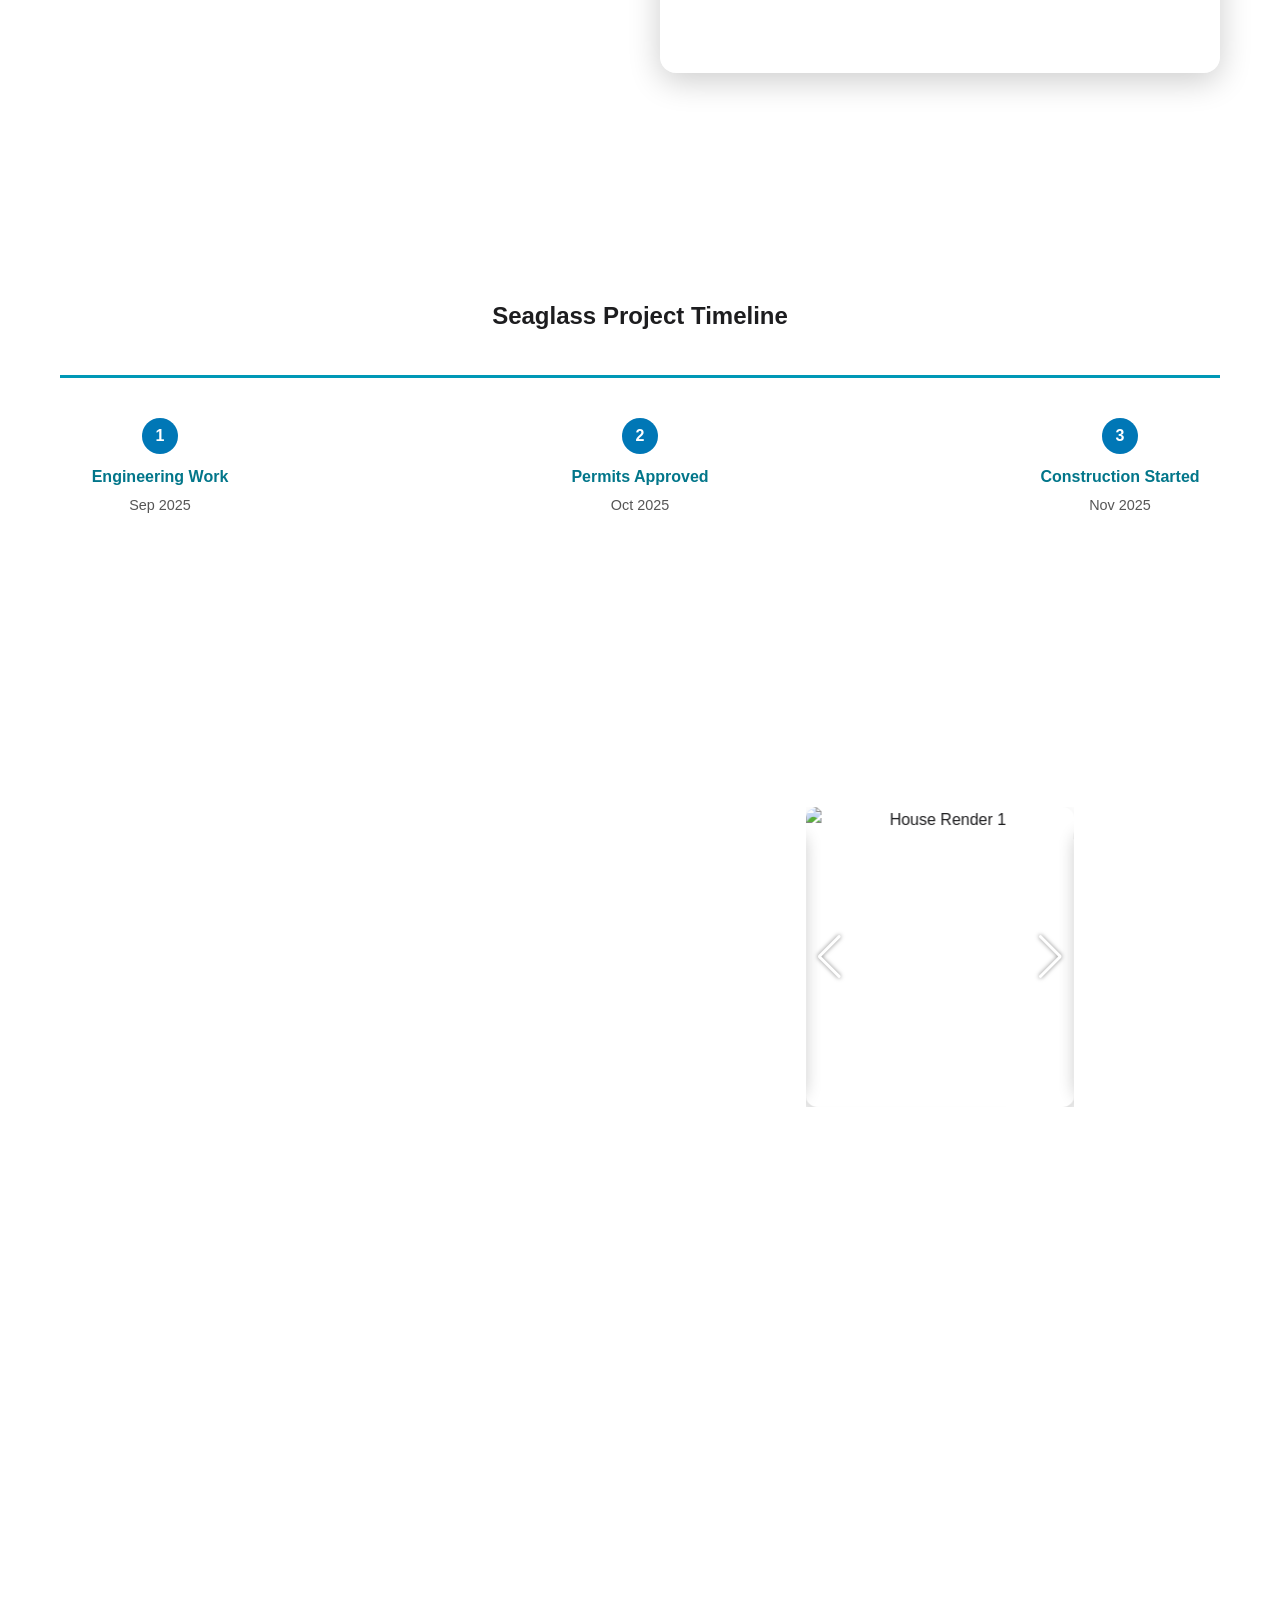
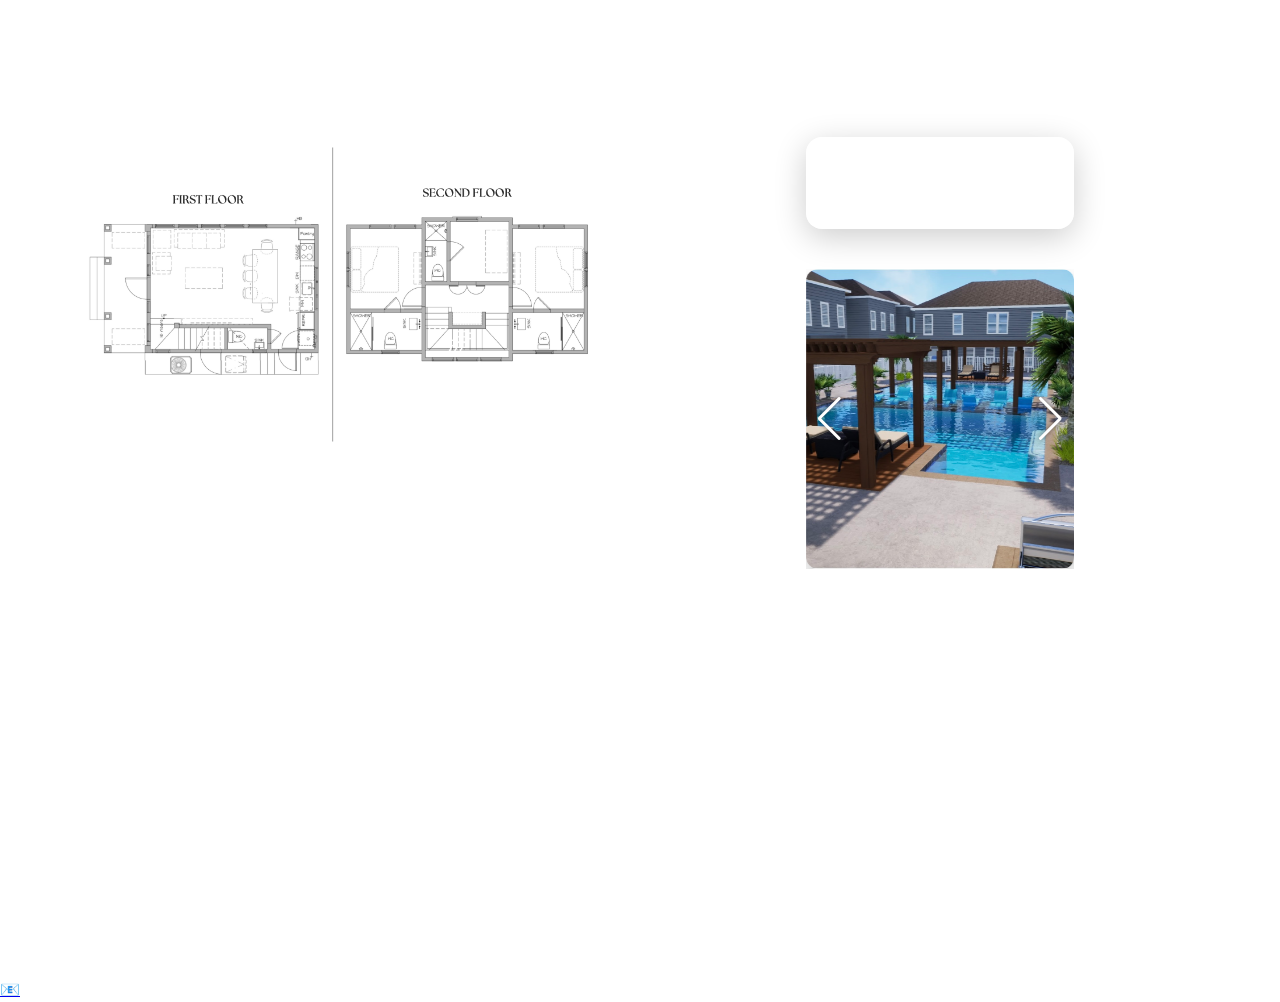
==== commit 30d59f4d: "mobile fix" ====
--- a/index.html
+++ b/index.html
@@ -15,15 +15,13 @@
 </head>
 <body>
   <header class="top-nav">
-   
-
     <div class="nav-logo">
       <img class="main-logo" src="Assets/Logo/turtle2.png" alt="Seaglass Escape Logo" />
       <img class="main-logo" src="Assets/Logo/Seaglass2 text.png" alt="Seaglass Escape Logo" />
     </div>
 
-    <nav class="nav-right">
-      <ul class="nav-links">
+    <nav class="nav-right" role="navigation" aria-label="Primary">
+      <ul class="nav-links" id="primary-nav">
         <li><a href="#about">About</a></li>
         <li><a href="#features">Features</a></li>
         <li><a href="#gallery">Gallery</a></li>
@@ -32,59 +30,60 @@
       </ul>
     </nav>
 
-    <div class="hamburger" onclick="toggleMenu()">☰</div>
+    <button class="hamburger" type="button" aria-label="Toggle navigation" aria-expanded="false" onclick="toggleMenu()">☰</button>
   </header>
-<!-- HERO -->
-<section class="hero">
-  <div class="hero-inner">
-    <div class="hero-left">
-      <h1>Your Coastal Dream Retreat<br/></h1>
-      <p>Explore modern coastal living near Whitecap Beach.</p>
-      <a class="btn primary" href="#signup">Contact us</a>
-    </div>
-    <div class="hero-right">
-      <div class="model-wrap">
-        <model-viewer
-          class="hero-model"
-          src="Assets/Renders/HOUSE MODEL.glb"
-          alt="3D House Model"
-          auto-rotate
-          auto-rotate-delay="0"
-          camera-controls
-          shadow-intensity="5"
-          touch-action="pan-y"
-          ar-modes="webxr scene-viewer quick-look"
-          disable-tap
-          camera-orbit="20deg 80deg 50m"
-        ></model-viewer>
-      </div>
-    </div>
-  </div>
-
-  <div class="search-bar">
-    <div class="search-card">
-      <div class="search-field">
-        <div>
-          <label>Location</label>
-          <span>Padre Island, TX</span>
-        </div>
-      </div>
-      <div class="search-field">
-        <div>
-          <label>Type</label>
-          <span>House</span>
-        </div>
-      </div>
-      <div class="search-field">
-        <div>
-          <label>Price Range</label>
-          <span>$500k – $900k</span>
-        </div>
-      </div>
-      <button class="search-submit">Search</button>
-    </div>
-  </div>
-</section>
+
+  <!-- HERO -->
+  <section class="hero">
+    <div class="hero-inner">
+      <div class="hero-left">
+        <h1>Your Coastal Dream Retreat<br/></h1>
+        <p>Explore modern coastal living near Whitecap Beach.</p>
+        <a class="btn primary" href="#signup">Contact us</a>
+      </div>
+      <div class="hero-right">
+        <div class="model-wrap">
+          <model-viewer
+            class="hero-model"
+            src="Assets/Renders/HOUSE MODEL.glb"
+            alt="3D House Model"
+            auto-rotate
+            auto-rotate-delay="0"
+            camera-controls
+            shadow-intensity="5"
+            touch-action="pan-y"
+            ar-modes="webxr scene-viewer quick-look"
+            disable-tap
+            camera-orbit="20deg 80deg 50m"
+          ></model-viewer>
+        </div>
+      </div>
+    </div>
+
+    <div class="search-bar">
+      <div class="search-card">
+        <div class="search-field">
+          <div>
+            <label>Location</label>
+            <span>Padre Island, TX</span>
+          </div>
+        </div>
+        <div class="search-field">
+          <div>
+            <label>Type</label>
+            <span>House</span>
+          </div>
+        </div>
+        <div class="search-field">
+          <div>
+            <label>Price Range</label>
+            <span>$500k – $900k</span>
+          </div>
+        </div>
+        <button class="search-submit">Search</button>
+      </div>
+    </div>
+  </section>
 
   <!-- Section 1: Glass container with icons + Slider side by side -->
   <div class="container container--pad-top">
@@ -210,7 +209,6 @@
     </div>
   </div>
 
-
   <script src="https://cdn.jsdelivr.net/npm/swiper@11/swiper-bundle.min.js"></script>
   <script>
     const swiper = new Swiper(".cards-swiper", {
@@ -247,6 +245,10 @@
         disableOnInteraction: false,
       },
       loop: true,
+      breakpoints: {
+        0: { slidesPerView: 1, spaceBetween: 12, centeredSlides: true },
+        768: { slidesPerView: 'auto' }
+      }
     });
   </script>
   <script>
@@ -269,8 +271,10 @@
   </script>
   <script>
     function toggleMenu() {
-      const navLinks = document.querySelector('.nav-links');
-      navLinks.classList.toggle('active');
+      const navLinks = document.getElementById('primary-nav');
+      const btn = document.querySelector('.hamburger');
+      const isOpen = navLinks.classList.toggle('active');
+      if (btn) btn.setAttribute('aria-expanded', isOpen ? 'true' : 'false');
     }
   </script>
 
--- a/CSS/style.css
+++ b/CSS/style.css
@@ -2,14 +2,18 @@
   --nav-h: 100px;
   --maxw: 1200px;
   --pad-x: 20px;
-  --cream:#FFF5EE; /* soft cream hero background */
-  --brand:#daedee; /* bold blue heading */
+  /* Typography / text */
+  --brand:#ffffff;   /* hero heading text */
   --text:#2A2A2A;
-  --muted:#6B7280; /* neutral body copy */
-  --chip:#ffffff; /* search bar tint */
-  --btn:#001f49;  /* dark brown button */
+  --muted:#6B7280;
+  /* UI surfaces */
+  --card:#E8D5C7;    /* search card background */
+  --chip:#FFFFFF;    /* inner field background */
+  --btn:#001f49;     /* primary button */
   --btn-text:#FFFFFF;
-  --card:#E9D6C8; /* search card base */
+  /* Nav */
+  --nav-bg:#FFFFFF;
+  --nav-bg-shrink:rgba(172,225,250,0.6);
 }
 
 html { scroll-behavior: smooth; }
@@ -51,14 +55,14 @@
       position: fixed;
       width: 100%;
       top: 0;
-      background: white;
+      background: var(--nav-bg);
       z-index: 1000;
       transition: background 0.3s ease, box-shadow 0.3s ease, padding 0.3s ease;
       height: var(--nav-h);
     }
 
     .top-nav.shrink {
-      background: rgba(255, 255, 255, 0.6);
+      background: var(--nav-bg-shrink);
       box-shadow: 0 2px 8px rgba(0,0,0,0.1);
       padding: 0.6rem 2rem;
       height: 56px;
@@ -682,17 +686,12 @@
 }
 
 /* ===== New Split Hero (image/model + text) ===== */
-.hero{background:url("../Assets/Background/defocused-sand-dunes-with-grass-compressed.jpg") center center / cover no-repeat; padding:0 0 100px; overflow:visible; display:block; position:relative;}
+.hero{background:url("../Assets/Background/defocused-sand-dunes-with-grass-compressed.jpg") center center / cover no-repeat; padding:0; overflow:visible; display:block; position:relative;}
 .hero::before{content:""; position:absolute; inset:0; background:rgba(0,0,0,0.22);} 
 .hero-inner{max-width:1200px; margin:0 auto; display:flex; align-items:center; justify-content:space-between; gap:48px; min-height:calc(100vh - var(--nav-h)); padding:0 20px; position:relative; z-index:1;}
 .hero-left{flex:1;}
 .hero-left h1{font-size:clamp(34px,6vw,72px); line-height:1.05; margin:0 0 16px; color:var(--brand); font-weight:800;}
 .hero-left p{font-size:clamp(14px,2.3vw,18px); color:var(--muted); max-width:560px;}
-/* Hero logos: turtle + wordmark side-by-side */
-.hero-logos { display:flex; align-items:center; gap:12px; margin-bottom:20px; }
-.hero-logo { height: 112px; width:auto; display:block; }
-.hero-turtle { height:224px; width:auto; display:block; }
-@media (max-width: 992px){ .hero-logo, .hero-turtle { height:40px; } }
 .btn{display:inline-block; padding:14px 24px; border-radius:10px; text-decoration:none; font-weight:600;}
 .btn.primary{background:var(--btn); color:var(--btn-text); margin-top:20px;}
 .hero-right{flex:1.2; position:relative;}
@@ -701,17 +700,18 @@
 
 /* Overlapping floating search panel */
 .search-bar{max-width:1100px; margin:-70px auto 0; padding:0 20px 48px;}
-.search-card{background:#E8D5C7; border-radius:22px; padding:22px; display:grid; grid-template-columns:1fr 1fr 1fr auto; gap:16px; align-items:center; box-shadow:0 24px 60px rgba(0,0,0,.18);} 
-.search-field{background:#fff; border-radius:12px; padding:14px 16px; display:flex; align-items:center; gap:10px; border:1px solid rgba(0,0,0,.06);} 
+.search-card{background: var(--card); border-radius:22px; padding:22px; display:grid; grid-template-columns:1fr 1fr 1fr auto; gap:16px; align-items:center; box-shadow:0 24px 60px rgba(0,0,0,.18);} 
+.search-field{background: var(--chip); border-radius:12px; padding:14px 16px; display:flex; align-items:center; gap:10px; border:1px solid rgba(0,0,0,.06);} 
 .search-field label{font-size:12px; font-weight:600; color:var(--muted); display:block;} 
 .search-field span{font-size:14px; color:var(--text);} 
 .search-submit{background:var(--btn); color:#fff; border:none; border-radius:12px; padding:14px 24px; font-weight:700; cursor:pointer;}
 
 /* Responsive adjustments for the hero/search */
 @media (max-width: 992px){
-  .hero-inner{flex-direction:column; text-align:left;}
+  .hero-inner{ flex-direction: column; align-items: center; text-align: center; gap: 24px; min-height: auto; padding: 0 var(--pad-x) 20px; }
+  .hero{ padding-top: calc(var(--nav-h) + 12px); }
   .hero-right{order:2; width:100%;}
-  .hero-left{order:1; width:100%;}
+  .hero-left{ max-width: 100%; display: flex; flex-direction: column; align-items: center; justify-content: center; text-align: center; }
   .hero-model{height:420px;}
   .search-card{grid-template-columns:1fr;}
 }
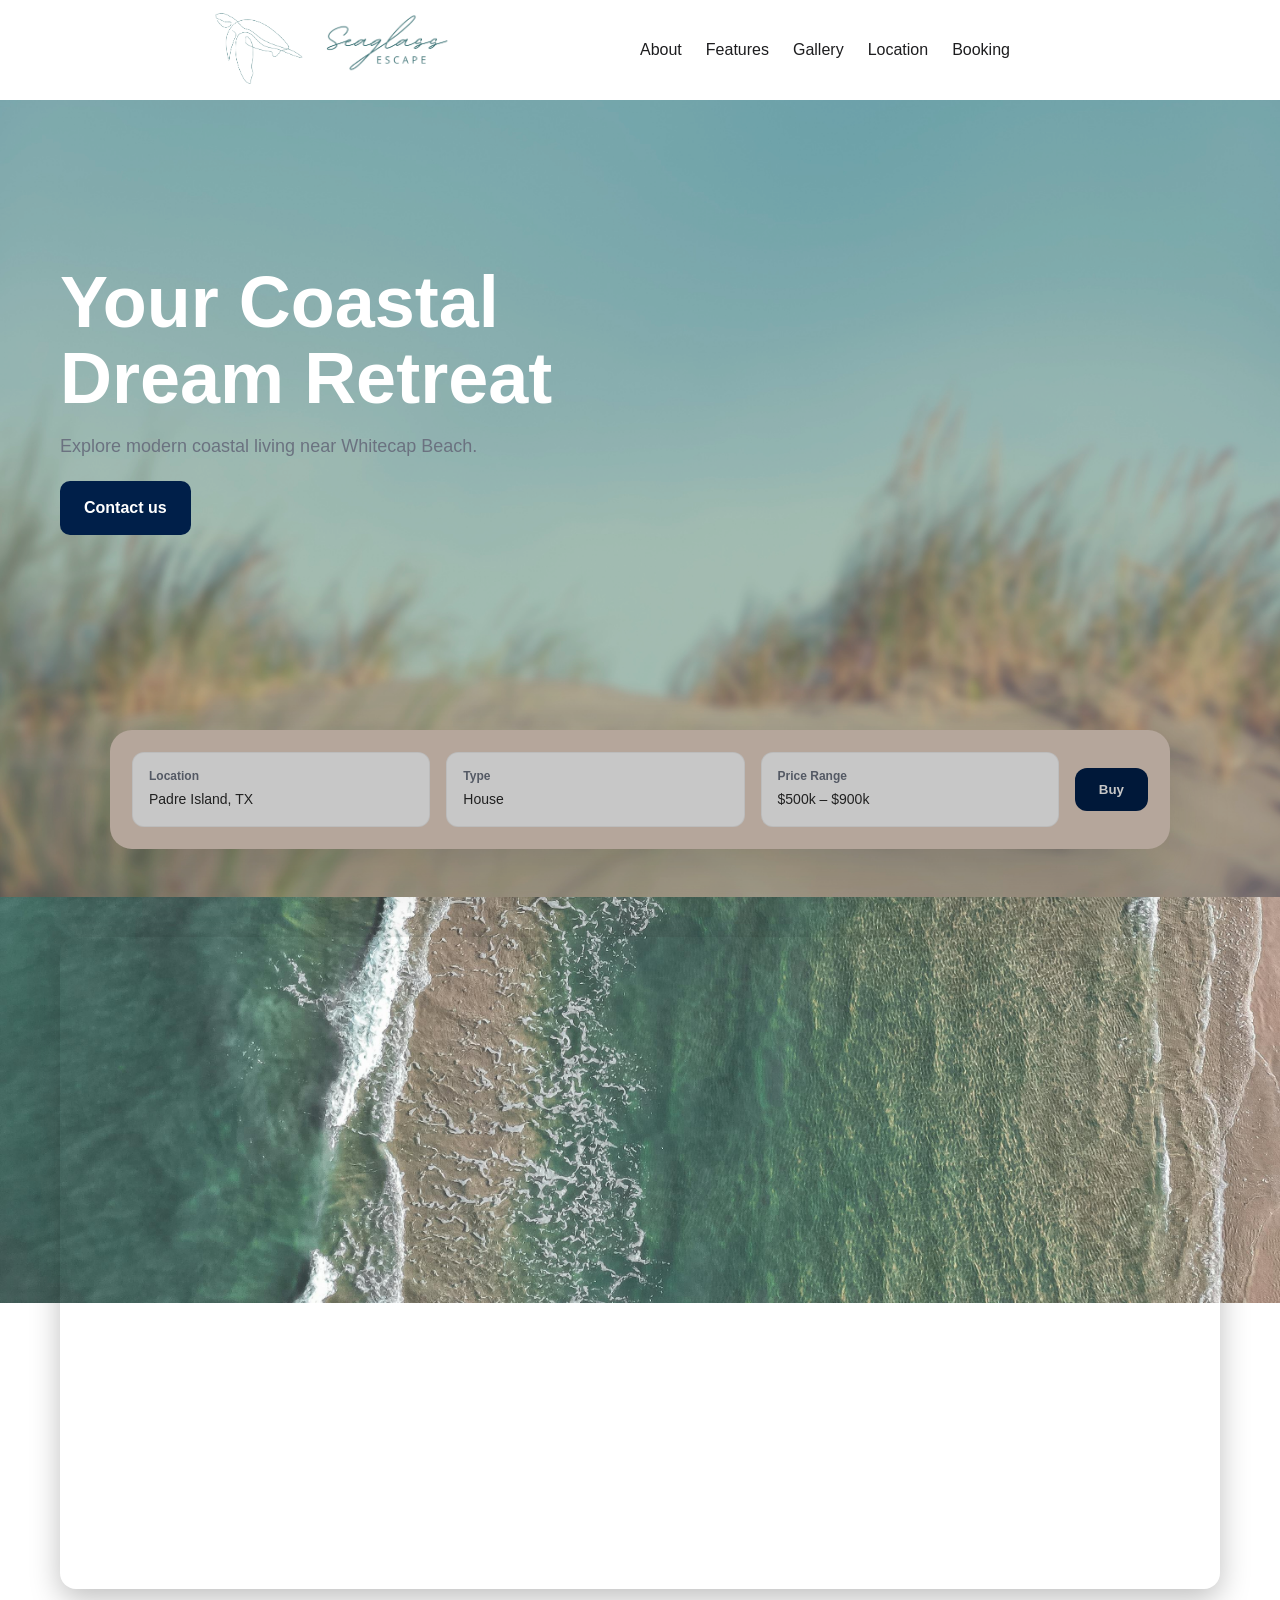
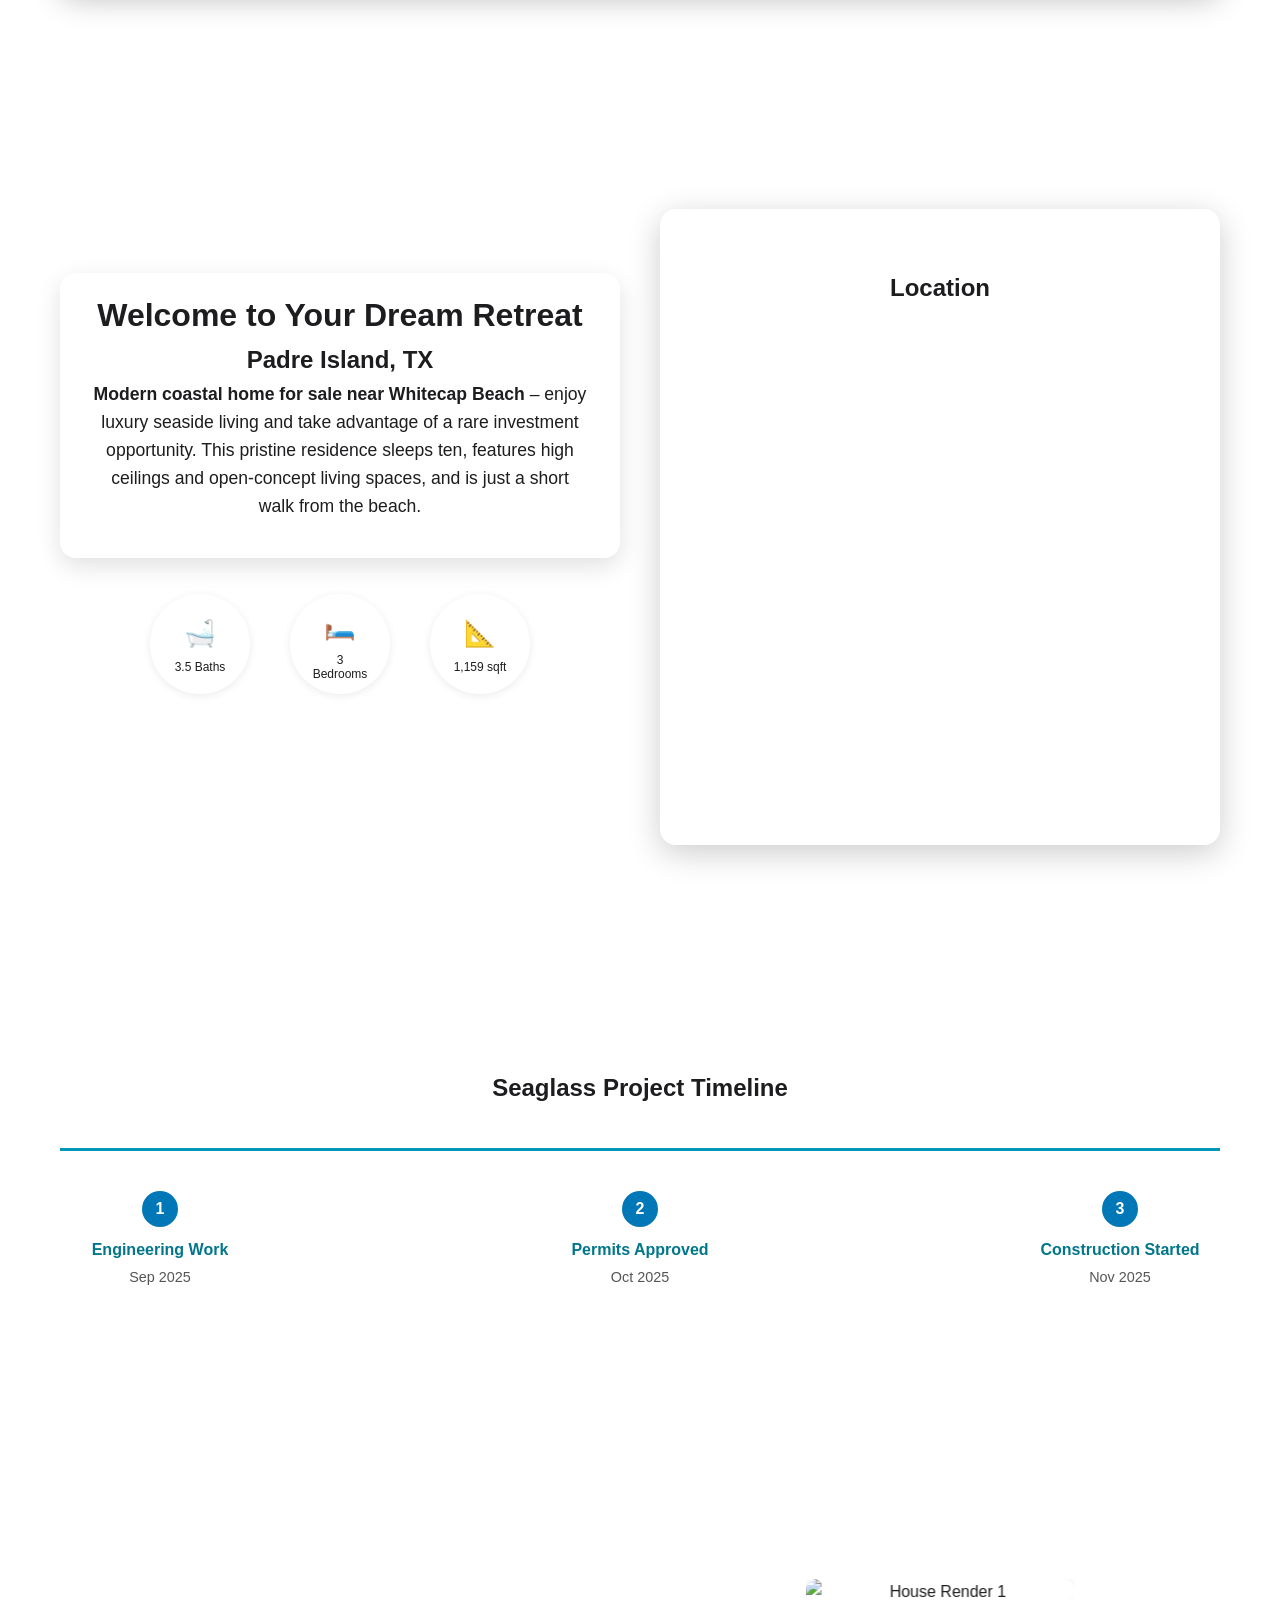
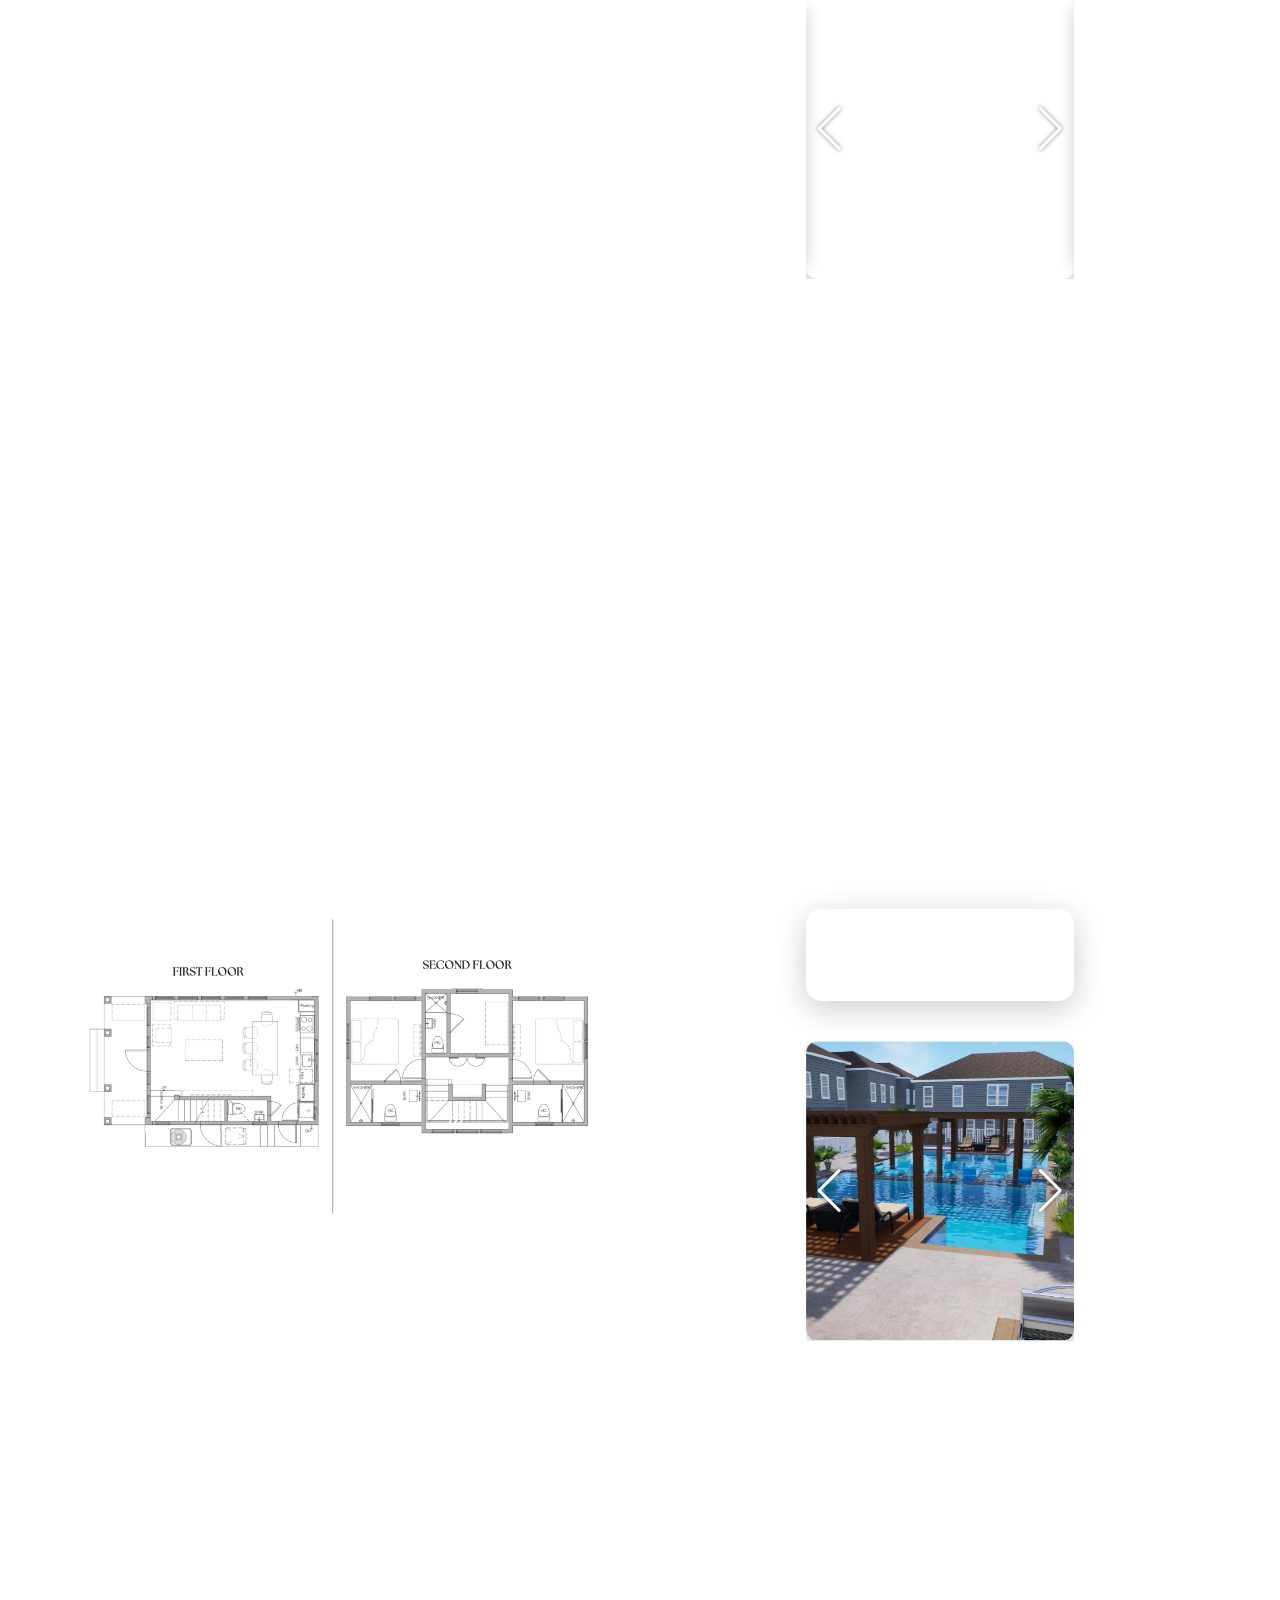
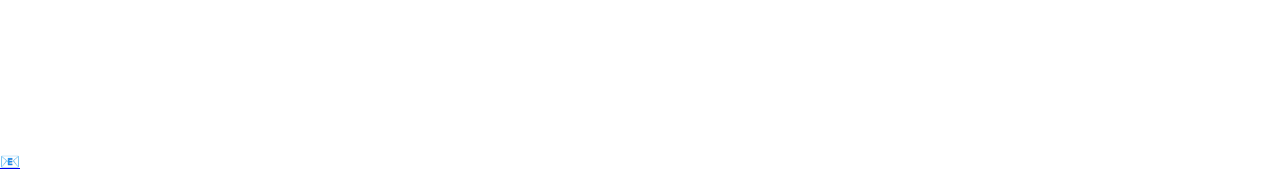
==== commit 40361707: "video" ====
--- a/index.html
+++ b/index.html
@@ -80,8 +80,18 @@
             <span>$500k – $900k</span>
           </div>
         </div>
-        <button class="search-submit">Search</button>
-      </div>
+        <button class="search-submit">Buy</button>
+      </div>
+    </div>
+  </section>
+  <!-- Video Section: under hero -->
+  <section class="section video-section" id="overview-video">
+    <div class="video-wrapper">
+      <video class="video-el" playsinline autoplay muted loop preload="metadata" poster="Assets/Video/hero-poster.jpg">
+        <source src="Assets/Background/Drone.mov" type="video/webm" />
+        <source src="Assets/Background/Drone.mov" type="video/mp4" />
+        Your browser does not support the video tag.
+      </video>
     </div>
   </section>
 
--- a/CSS/style.css
+++ b/CSS/style.css
@@ -708,15 +708,27 @@
 
 /* Responsive adjustments for the hero/search */
 @media (max-width: 992px){
-  .hero-inner{ flex-direction: column; align-items: center; text-align: center; gap: 24px; min-height: auto; padding: 0 var(--pad-x) 20px; }
-  .hero{ padding-top: calc(var(--nav-h) + 12px); }
+  .hero-inner{ flex-direction: column; align-items: center; text-align: center; gap: 20px; min-height: calc(100vh - var(--nav-h) - 320px); padding: 0 var(--pad-x) 16px; justify-content: center; }
+  .hero{ padding-top: calc(var(--nav-h) + 72px); }
   .hero-right{order:2; width:100%;}
-  .hero-left{ max-width: 100%; display: flex; flex-direction: column; align-items: center; justify-content: center; text-align: center; }
-  .hero-model{height:420px;}
+  .hero-left{ width:100%; max-width: 100%; display: flex; flex-direction: column; align-items: center; justify-content: center; text-align: center; }
+  .hero-left h1{ width:100%; text-align:center !important; margin: 0 auto 8px; }
+  .hero-left p{ width:100%; text-align:center !important; margin: 0 auto 10px; }
+  .btn.primary{ margin:12px auto 0 !important; display:inline-block; }
+
+  .hero-model{height:360px;}
   .search-card{grid-template-columns:1fr;}
 }
 .glass-container img {
   display: block;
   margin-left: auto;
   margin-right: auto;
+}
+.video-section{ padding: 40px var(--pad-x); max-width: var(--maxw); margin: 0 auto 40px; }
+.video-wrapper{ position: relative; width: 100%; aspect-ratio: 16 / 9; border-radius: 16px; overflow: hidden; box-shadow: 0 10px 30px rgba(0,0,0,.25); }
+.video-el{ position: absolute; inset: 0; width: 100%; height: 100%; object-fit: cover; display: block; }
+
+@media (max-width: 768px){
+  .video-section{ padding: 20px 0; margin-bottom: 24px; }
+  .video-wrapper{ border-radius: 12px; }
 }
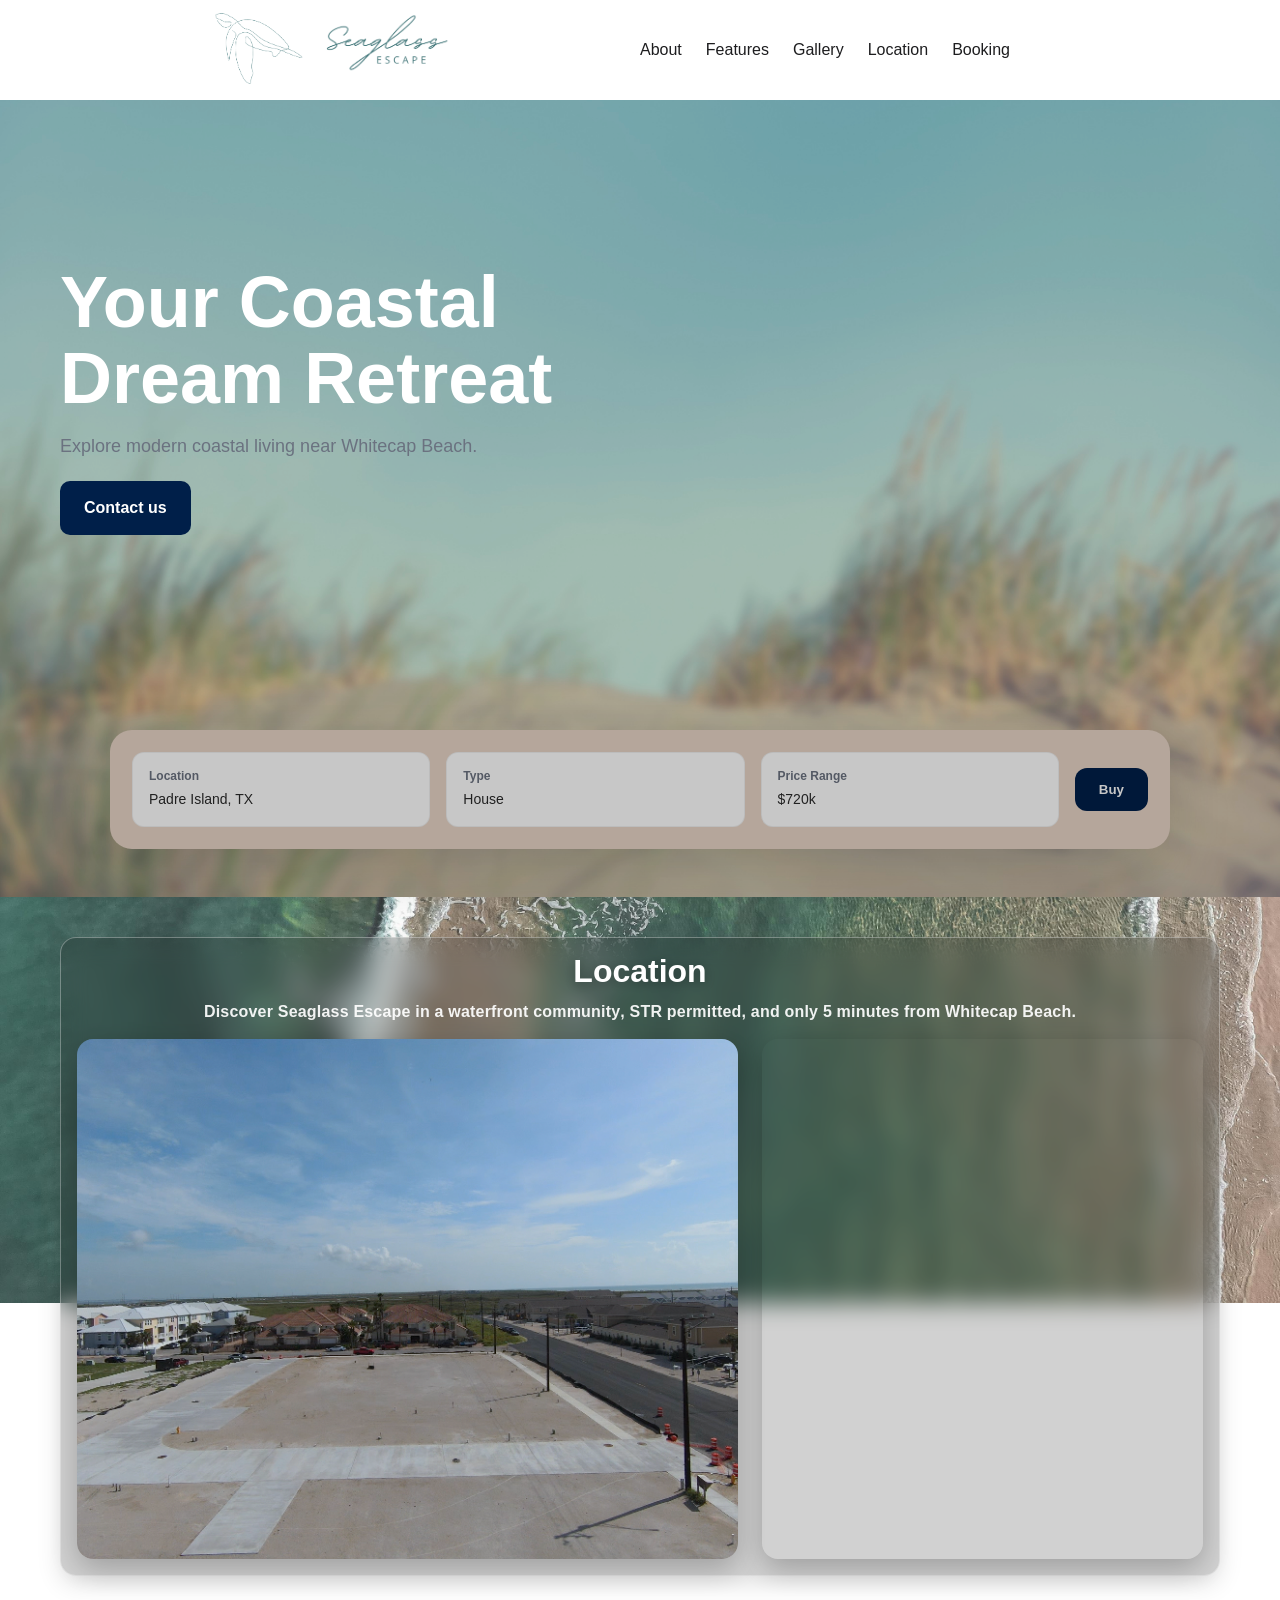
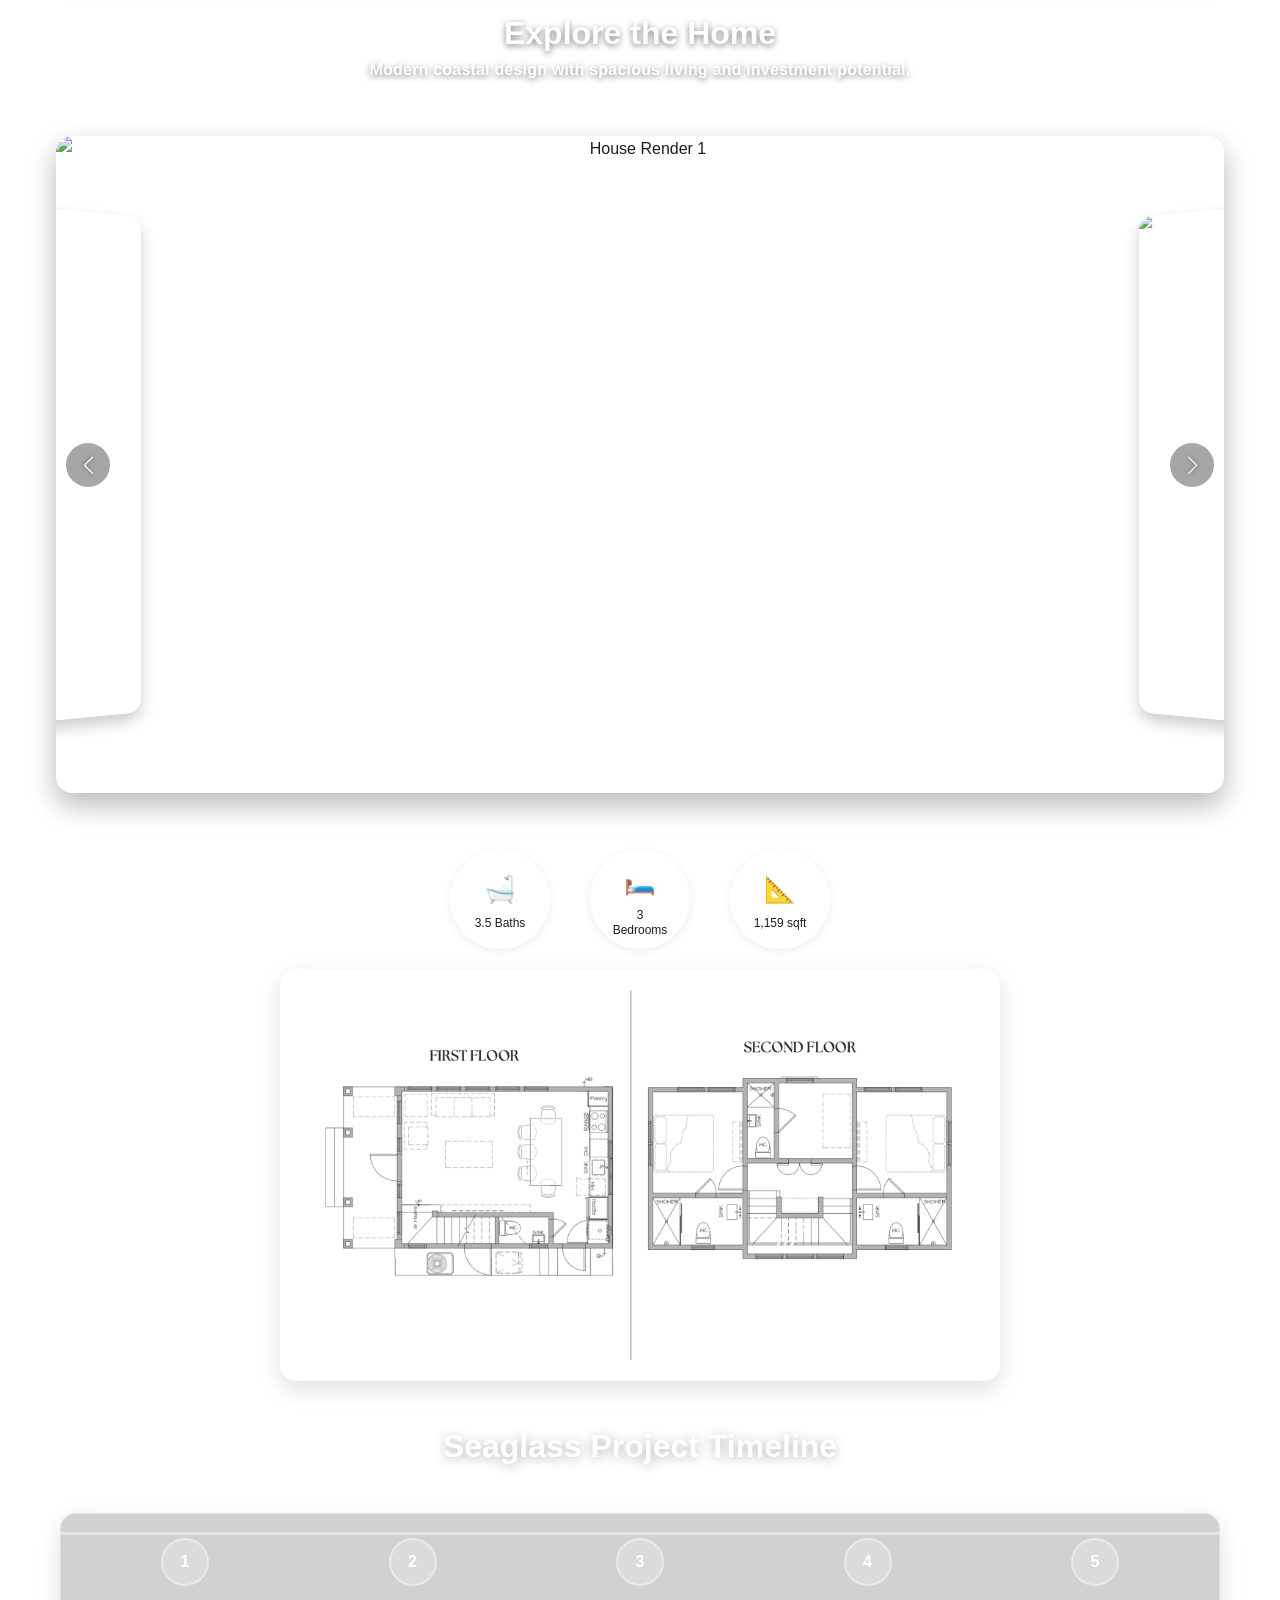
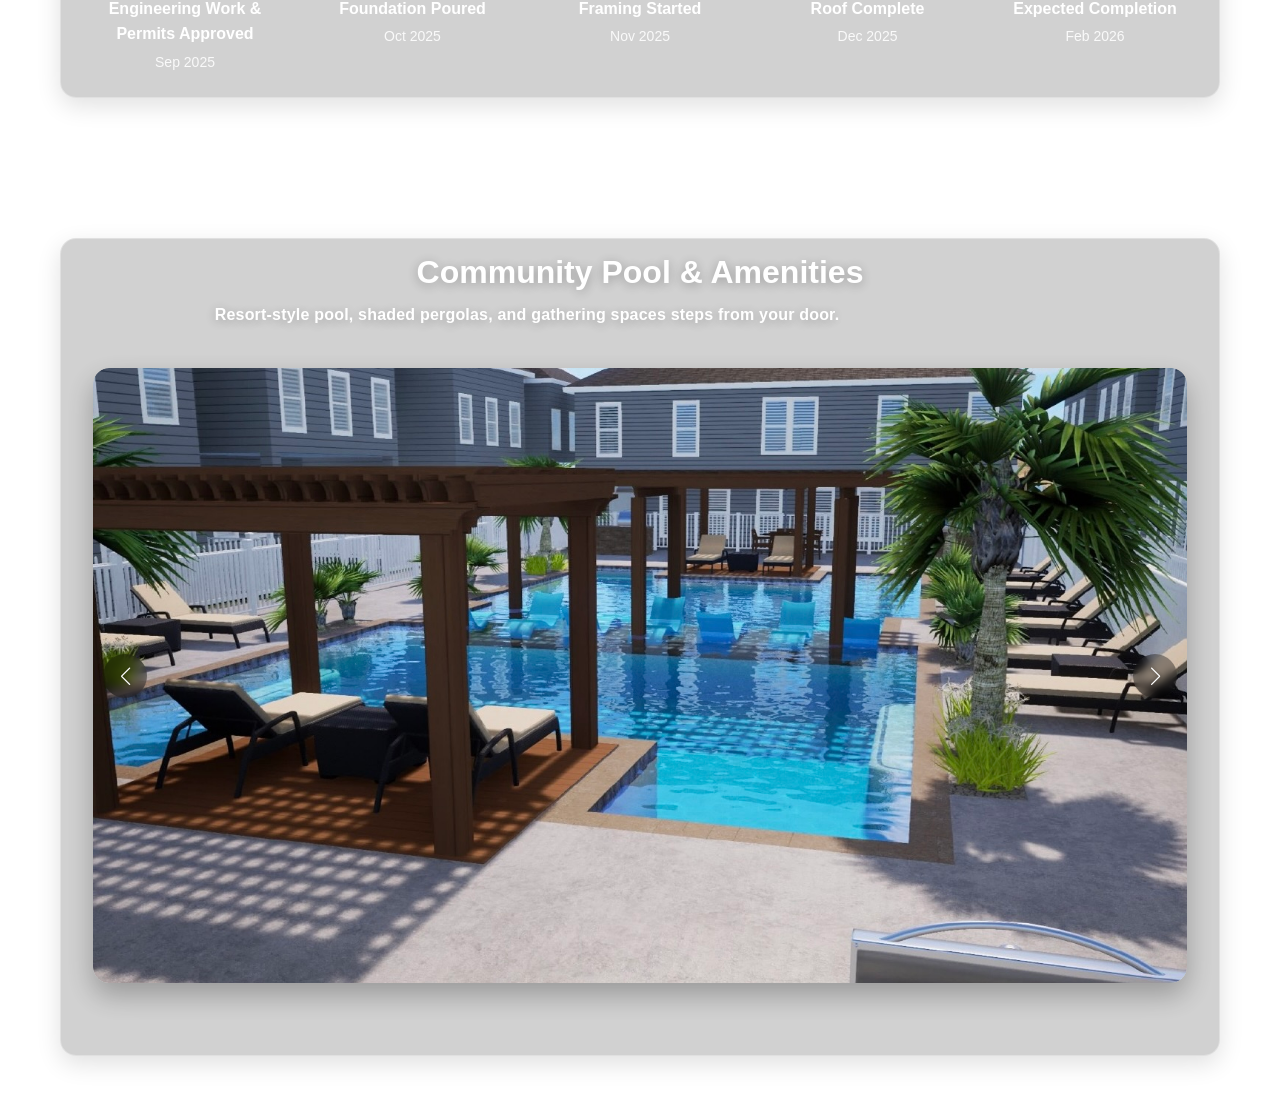
==== commit a7dd1022: "fiexs" ====
--- a/index.html
+++ b/index.html
@@ -39,7 +39,7 @@
       <div class="hero-left">
         <h1>Your Coastal Dream Retreat<br/></h1>
         <p>Explore modern coastal living near Whitecap Beach.</p>
-        <a class="btn primary" href="#signup">Contact us</a>
+        <a class="btn primary" href="mailto:info@seaglassescape.com?subject=Seaglass%20Escape%20Inquiry&body=Hi%20Seaglass%20Escape%20team%2C%0A%0AI%27m%20interested%20in%20the%20property.%20Could%20you%20share%20more%20details%20about%20availability%20and%20pricing%3F%0A%0AThanks!" aria-label="Email us">Contact us</a>
       </div>
       <div class="hero-right">
         <div class="model-wrap">
@@ -54,7 +54,11 @@
             touch-action="pan-y"
             ar-modes="webxr scene-viewer quick-look"
             disable-tap
+            disable-zoom
+            interaction-policy="allow-when-focused"
+            interaction-prompt="none"
             camera-orbit="20deg 80deg 50m"
+            tabindex="0"
           ></model-viewer>
         </div>
       </div>
@@ -77,25 +81,86 @@
         <div class="search-field">
           <div>
             <label>Price Range</label>
-            <span>$500k – $900k</span>
+            <span>$720k</span>
           </div>
         </div>
         <button class="search-submit">Buy</button>
       </div>
     </div>
   </section>
-  <!-- Video Section: under hero -->
-  <section class="section video-section" id="overview-video">
-    <div class="video-wrapper">
-      <video class="video-el" playsinline autoplay muted loop preload="metadata" poster="Assets/Video/hero-poster.jpg">
-        <source src="Assets/Background/Drone.mov" type="video/webm" />
-        <source src="Assets/Background/Drone.mov" type="video/mp4" />
-        Your browser does not support the video tag.
-      </video>
-    </div>
+
+  <!-- Location Hero: video 16:9 (left) + map 9:16 (right) -->
+  <section class="location-hero" id="location-hero">
+  <div class="loc-card">
+    <h2 class="section-title">Location</h2>
+    <p class="section-subtitle">
+      Discover Seaglass Escape in a <strong>waterfront community</strong>, <strong>STR permitted</strong>, and only <strong>5 minutes from Whitecap Beach</strong>.
+    </p>
+    <div class="loc-inner">
+      <div class="loc-left">
+        <div class="loc-video-wrap">
+          <video class="loc-video" playsinline autoplay muted loop preload="metadata" poster="Assets/Background/DroneThumbNail.png">
+            <source src="Assets/Background/Drone.mov" type="video/webm" />
+            <source src="Assets/Background/Drone.mov" type="video/mp4" />
+            Your browser does not support the video tag.
+          </video>
+        </div>
+      </div>
+      <div class="loc-right">
+        <div class="loc-map-wrap">
+          <iframe 
+            class="loc-map"
+            src="https://www.google.com/maps/embed?pb=!1m18!1m12!1m3!1d28283.407485322918!2d-97.22714059944994!3d27.611322085941026!2m3!1f0!2f0!3f0!3m2!1i1024!2i768!4f13.1!3m3!1m2!1s0x8668fbbacbb7f7bd%3A0xe9f8d8bb2e558e0e!2s14873%20Granada%20Dr%20UNIT%2018%2C%20Corpus%20Christi%2C%20TX%2078418%2C%20USA!5e0!3m2!1sen!2smx!4v1759109051000!5m2!1sen!2smx" 
+            width="600" 
+            height="450" 
+            style="border:0;" 
+            allowfullscreen="" 
+            loading="lazy" 
+            referrerpolicy="no-referrer-when-downgrade">
+          </iframe>
+        </div>
+      </div>
+    </div>
+  </div><!-- /.loc-card -->
   </section>
 
-  <!-- Section 1: Glass container with icons + Slider side by side -->
+  <!-- Renders + Floor Plan Section -->
+  <section class="renders-section">
+    <h2 class="section-title">Explore the Home</h2>
+    <p class="section-subtitle">Modern coastal design with spacious living and investment potential.</p>
+
+    <div class="renders-inner">
+      <!-- Renders Slider -->
+      <div class="renders-slider">
+        <div class="swiper-container-wrapper pool-gallery">
+          <div class="swiper coverflow-swiper pool-swiper">
+            <div class="swiper-wrapper">
+              <div class="swiper-slide"><img src="Assets/Renders/House Renders Webpage/Lot24 Render 1.jpg" alt="House Render 1" /></div>
+              <div class="swiper-slide"><img src="Assets/Renders/House Renders Webpage/Lot24 Render 2.png" alt="House Render 2" /></div>
+              <div class="swiper-slide"><img src="Assets/Renders/House Renders Webpage/Lot24 Render 3.png" alt="House Render 3" /></div>
+              <div class="swiper-slide"><img src="Assets/Renders/House Renders Webpage/Lot24 Render 4.jpg" alt="House Render 4" /></div>
+              <div class="swiper-slide"><img src="Assets/Renders/House Renders Webpage/Lot24 Render 5.png" alt="House Render 5" /></div>
+            </div>
+            <div class="swiper-button-prev coverflow-prev"></div>
+            <div class="swiper-button-next coverflow-next"></div>
+          </div>
+        </div>
+      </div>
+    </div>
+    <!-- Features below renders -->
+    <div class="features">
+      <div class="feature"><div class="icon">🛁</div><div class="label">3.5 Baths</div></div>
+      <div class="feature"><div class="icon">🛏️</div><div class="label">3 Bedrooms</div></div>
+      <div class="feature"><div class="icon">📐</div><div class="label">1,159 sqft</div></div>
+    </div>
+      <!-- Floor Plan -->
+      <div class="floorplan">
+        <img src="Assets/Plans/House Lot 24.png" alt="Floor Plan" />
+      </div>
+    
+  </section>
+
+  <!-- Section 1: Glass container with icons + Slider side by side 
   <div class="container container--pad-top">
     <div class="left">
       <div class="glass-container">
@@ -120,14 +185,14 @@
       <div class="map-wrapper">
         <h2>Location</h2>
         <iframe
-          src="Assets/Maps/interactive-map.html"
+          src="Assets/Maps/"
           width="600px"
           height="600px"
           class="map-iframe"
         ></iframe>
       </div>
     </div>
-  </div>
+  </div>-->
 
   <!-- Horizontal Graphic Timeline -->
   <div class="graphic-timeline-section">
@@ -135,17 +200,19 @@
     <div class="graphic-timeline">
       <div class="timeline-step">
         <div class="circle">1</div>
-        <h3>Engineering Work</h3>
+        <h3>Engineering Work & 
+          Permits Approved
+        </h3>
         <p>Sep 2025</p>
       </div>
       <div class="timeline-step">
         <div class="circle">2</div>
-        <h3>Permits Approved</h3>
+        <h3>Foundation Poured</h3>
         <p>Oct 2025</p>
       </div>
       <div class="timeline-step">
         <div class="circle">3</div>
-        <h3>Construction Started</h3>
+        <h3>Framing Started</h3>
         <p>Nov 2025</p>
       </div>
       <div class="timeline-step">
@@ -161,51 +228,35 @@
     </div>
   </div>
 
-  <!-- Section 2: 3D Model Left + Map Right -->
+  <!-- Amenities: Glass Card + Pool Slider -->
+  <section class="amenities-section" id="amenities">
+    <div class="loc-card">
+      <h2 class="section-title">Community Pool &amp; Amenities</h2>
+      <p class="section-subtitle">Resort-style pool, shaded pergolas, and gathering spaces steps from your door.</p>
+
+      <div class="swiper-container-wrapper pool-gallery">
+        <div class="swiper coverflow-swiper pool-swiper">
+          <div class="swiper-wrapper">
+            <div class="swiper-slide"><img src="Assets/Renders/Pool Renders/Portside Phase 2 Design (dragged)_page-0001.jpg" alt="Pool Render 1" /></div>
+            <div class="swiper-slide"><img src="Assets/Renders/Pool Renders/Portside Phase 2 Design (dragged)_page-0001 (1).jpg" alt="Pool Render 2" /></div>
+            <div class="swiper-slide"><img src="Assets/Renders/Pool Renders/img5.jpg" alt="Pool Render 3" /></div>
+          </div>
+          <div class="swiper-button-prev coverflow-prev"></div>
+          <div class="swiper-button-next coverflow-next"></div>
+        </div>
+      </div>
+    </div>
+  </section>
+
+  <!-- Section 3: Plans Left + Pool Slider Right 
   <div class="container">
-    <div class="left model-desktop">
-      <model-viewer
-        src="Assets/Renders/HOUSE MODEL.glb"
-        alt="3D House Model"
-        auto-rotate
-        auto-rotate-delay="0"
-        camera-controls
-        shadow-intensity="5"
-        touch-action="pan-y"
-        camera-orbit="20deg 75deg 50m"
-      ></model-viewer>
-    </div>
-    <div class="right">
-      <div class="slider-section slider-section--tall">
-        <div class="swiper-container-wrapper">
-          <div class="swiper coverflow-swiper">
-            <div class="swiper-wrapper">
-              <div class="swiper-slide"><img src="Assets/Renders/House Renders Webpage/Lot24 Render 1.jpg" alt="House Render 1" /></div>
-              <div class="swiper-slide"><img src="Assets/Renders/House Renders Webpage/Lot24 Render 2.png" alt="House Render 2" /></div>
-              <div class="swiper-slide"><img src="Assets/Renders/House Renders Webpage/Lot24 Render 3.png" alt="House Render 3" /></div>
-              <div class="swiper-slide"><img src="Assets/Renders/House Renders Webpage/Lot24 Render 4.jpg" alt="House Render 4" /></div>
-              <div class="swiper-slide"><img src="Assets/Renders/House Renders Webpage/Lot24 Render 5.png" alt="House Render 5" /></div>
-            </div>
-            <div class="swiper-button-prev coverflow-prev"></div>
-            <div class="swiper-button-next coverflow-next"></div>
-          </div>
-        </div>
-      </div>
-    </div>
-  </div>
-
-  <!-- Section 3: Plans Left + Pool Slider Right -->
-  <div class="container">
-    <div class="left">
-      <img src="Assets/Plans/House Lot 24.png" alt="Plans" />
-    </div>
     <div class="right">
       <div class="slider-section">
         <div class="glass-title">
           <h2 class="slider-title">Community Pool & Amenities</h2>
         </div>
-        <div class="swiper-container-wrapper">
-          <div class="swiper coverflow-swiper">
+        <div class="swiper-container-wrapper pool-gallery">
+          <div class="swiper coverflow-swiper pool-swiper">
             <div class="swiper-wrapper">
               <div class="swiper-slide"><img src="Assets/Renders/Pool Renders/Portside Phase 2 Design (dragged)_page-0001.jpg" alt="Pool Render 1" /></div>
               <div class="swiper-slide"><img src="Assets/Renders/Pool Renders/Portside Phase 2 Design (dragged)_page-0001 (1).jpg" alt="Pool Render 2" /></div>
@@ -217,7 +268,7 @@
         </div>
       </div>
     </div>
-  </div>
+  </div>-->
 
   <script src="https://cdn.jsdelivr.net/npm/swiper@11/swiper-bundle.min.js"></script>
   <script>
@@ -288,8 +339,5 @@
     }
   </script>
 
-  <a href="mailto:info@seaglassescape.com" class="floating-bubble" aria-label="Email us">
-    📧
-  </a>
 </body>
 </html>
--- a/CSS/style.css
+++ b/CSS/style.css
@@ -632,9 +632,20 @@
   align-items: flex-start;
   position: relative;
   margin-top: 40px;
-  border-top: 3px solid #0098b6;
+  /* border-top removed for connector line */
   padding-top: 40px;
   flex-wrap: wrap;
+}
+
+.graphic-timeline::before {
+  content: "";
+  position: absolute;
+  top: 18px; /* vertically centers with circles */
+  left: 0;
+  right: 0;
+  height: 3px;
+  background: rgba(255,255,255,0.4);
+  z-index: 0;
 }
 
 .timeline-step {
@@ -643,6 +654,7 @@
   max-width: 200px;
   position: relative;
   text-align: center;
+  z-index: 1; /* ensure circles and content sit above the line */
 }
 
 .timeline-step .circle {
@@ -731,4 +743,358 @@
 @media (max-width: 768px){
   .video-section{ padding: 20px 0; margin-bottom: 24px; }
   .video-wrapper{ border-radius: 12px; }
+}
+
+/* ===== Location Hero (Video 16:9 + Map 9:16) ===== */
+.location-hero{ padding: 40px var(--pad-x); max-width: var(--maxw); margin: 0 auto; }
+.loc-inner{ display:flex; align-items:stretch; gap:24px; }
+.loc-left{ flex: 1.2; }
+.loc-right{ flex: 0.8; }
+
+/* 16:9 video frame */
+.loc-video-wrap{ position:relative; width:100%; height:520px; border-radius:16px; overflow:hidden; box-shadow:0 10px 30px rgba(0,0,0,.25); }
+.loc-video{ position:absolute; inset:0; width:100%; height:100%; object-fit:cover; display:block; }
+
+/* 9:16 map frame */
+.loc-map-wrap{ position:relative; width:100%; height:520px; border-radius:16px; overflow:hidden; box-shadow:0 10px 30px rgba(0,0,0,.25); }
+.loc-map{ position:absolute; inset:0; width:100%; height:100%; border:0; }
+
+@media (max-width: 992px){
+  .location-hero{ padding: 24px var(--pad-x); }
+  .loc-inner{ flex-direction:column; gap:16px; }
+  .loc-left, .loc-right{ width:100%; }
+  .loc-video-wrap{ border-radius:12px; }
+  .loc-map-wrap{ border-radius:12px; aspect-ratio:16/9; }
+  /* On mobile, revert to aspect ratios so both stack nicely */
+  .loc-video-wrap{ height:auto; aspect-ratio:16/9; }
+  .loc-map-wrap{ height:auto; aspect-ratio:16/9; }
+}
+/* Generic section title */
+.section-title{
+  font-size: clamp(22px, 3.2vw, 32px);
+  font-weight: 800;
+  line-height: 1.1;
+  text-align: center;
+  color: #1d1d1f;
+  margin: 0 0 16px;
+}
+@media (max-width: 992px){
+  .section-title{ margin-bottom: 12px; }
+}
+/* Glass container for Location section */
+.loc-card{
+  background: rgba(255,255,255,0.14);
+  backdrop-filter: blur(12px);
+  -webkit-backdrop-filter: blur(12px);
+  border: 1px solid rgba(255,255,255,0.28);
+  border-radius: 16px;
+  box-shadow: 0 8px 24px rgba(0,0,0,0.12);
+  padding: 16px;
+}
+
+@media (max-width: 992px){
+  .loc-card{ border-radius: 12px; padding: 12px; }
+}
+
+/* Improve Location section readability on glass */
+.section-title{
+  color:#fff;                       /* make title white */
+  text-shadow:0 2px 12px rgba(0,0,0,.30);
+  margin:0 0 10px;
+}
+
+/* Subtitle under Location title */
+.section-subtitle,
+.section-lede{
+  text-align:center;
+  color:rgba(255,255,255,.92);
+  font-weight:600;
+  letter-spacing:.2px;
+  margin:0 auto 14px;
+  max-width:900px;
+}
+
+/* Higher-contrast highlight pills on glass */
+.loc-highlights li{
+  background:rgba(255,255,255,.18);
+  border:1px solid rgba(255,255,255,.45);
+  color:#fff;
+  border-radius:999px;
+  padding:6px 12px;
+  font-weight:700;
+  font-size:14px;
+  backdrop-filter:blur(6px);
+  -webkit-backdrop-filter:blur(6px);
+}
+
+/* Slightly stronger glass for the container */
+.location-hero .loc-card{
+  background:rgba(0,0,0,.18);
+  border:1px solid rgba(255,255,255,.32);
+}
+@media (max-width: 992px){
+  .section-title{ margin-bottom:8px; }
+}
+/* ===== Polished Timeline (glass style to match Location) ===== */
+.graphic-timeline-section {
+  padding: 40px var(--pad-x);
+  max-width: var(--maxw);
+  margin: 0 auto 60px;
+  text-align: center;
+}
+
+.timeline-title {
+  font-size: clamp(22px, 3.2vw, 32px);
+  font-weight: 800;
+  color: #fff;
+  text-shadow: 0 2px 12px rgba(0,0,0,.3);
+  margin-bottom: 24px;
+}
+
+.graphic-timeline {
+  display: flex;
+  justify-content: space-between;
+  gap: 16px;
+  background: rgba(0,0,0,0.18);
+  border: 1px solid rgba(255,255,255,0.32);
+  border-radius: 16px;
+  padding: 24px;
+  backdrop-filter: blur(12px);
+  -webkit-backdrop-filter: blur(12px);
+  box-shadow: 0 8px 24px rgba(0,0,0,.12);
+}
+
+.timeline-step {
+  flex: 1;
+  text-align: center;
+  color: rgba(255,255,255,0.92);
+}
+
+.timeline-step .circle {
+  width: 48px;
+  height: 48px;
+  margin: 0 auto 10px;
+  border-radius: 50%;
+  background: rgba(255,255,255,0.20);
+  border: 2px solid rgba(255,255,255,0.40);
+  display: flex;
+  align-items: center;
+  justify-content: center;
+  font-weight: 700;
+  color: #fff;
+}
+
+.timeline-step h3 {
+  font-size: 16px;
+  font-weight: 700;
+  color: #fff;
+  margin: 6px 0 4px;
+}
+
+.timeline-step p {
+  font-size: 14px;
+  opacity: 0.88;
+  color: #fff;
+}
+
+/* Previously hid steps 4+; show all steps now */
+.graphic-timeline .timeline-step:nth-child(n+4){
+  display: block;
+}
+
+@media (max-width: 768px) {
+  .graphic-timeline {
+    flex-direction: column;
+    align-items: stretch;
+    gap: 12px;
+  }
+  .timeline-step { margin-bottom: 8px; }
+}
+/* ===== Scroll-friendly 3D model ===== */
+/* Let vertical scroll pass through the model area on touch devices */
+model-viewer { touch-action: pan-y; }
+
+/* Ensure the hero model specifically always respects vertical scroll on small screens */
+@media (max-width: 992px){
+  .hero-right .hero-model{ touch-action: pan-y !important; }
+}
+/* Floor plan image sizing */
+.floorplan { 
+  display: flex; 
+  align-items: center; 
+  justify-content: center; 
+}
+
+.floorplan img {
+  width: 100%;
+  height: auto;
+  max-width: 720px;      /* cap desktop width */
+  max-height: 520px;     /* cap desktop height */
+  object-fit: contain;   /* preserve proportions */
+  background: rgba(255,255,255,0.06);
+  border-radius: 16px;
+  box-shadow: 0 8px 24px rgba(0,0,0,0.12);
+  padding: 8px;          /* optional frame */
+}
+
+@media (max-width: 992px){
+  .floorplan img {
+    max-width: 100%;
+    max-height: 320px;   /* smaller cap on mobile */
+  }
+}
+/* Improve contrast behind Renders section heading */
+.renders-section{ position: relative; }
+.renders-section::before{
+  content: "";
+  position: absolute;
+  top: 0;
+  left: 50%;
+  transform: translateX(-50%);
+  width: min(100%, var(--maxw));
+  height: 120px; /* darken area behind the heading */
+  background: linear-gradient(180deg, rgba(0,0,0,0.42) 0%, rgba(0,0,0,0.22) 60%, rgba(0,0,0,0) 100%);
+  pointer-events: none;
+  z-index: 0;
+  border-radius: 12px 12px 0 0;
+}
+
+/* Ensure heading text sits above overlay and is extra legible */
+.renders-section .section-title,
+.renders-section .section-subtitle{
+  position: relative;
+  z-index: 1;
+  color: #fff;
+  text-shadow: 0 2px 14px rgba(0,0,0,.45);
+}
+
+/* Optional: add a subtle pill background to the subtitle for even more clarity */
+.renders-section .section-subtitle{
+  display: inline-block;
+  padding: 6px 10px;
+  background: rgba(0,0,0,0.28);
+  border-radius: 10px;
+}
+
+@media (max-width: 768px){
+  .renders-section::before{ height: 140px; }
+}
+
+/* --- Renders heading fixes & centering --- */
+.renders-section{ text-align:center; }
+
+/* Force the subtitle to behave like a centered pill, not full-width */
+.renders-section .section-subtitle{
+  display:inline-block !important;
+  margin-left:auto; 
+  margin-right:auto; 
+  max-width: 90%;
+  padding: 8px 12px;                 /* a touch more breathing room */
+  background: rgba(0,0,0,0.36);      /* slightly stronger for readability */
+  border: 1px solid rgba(255,255,255,0.25);
+  border-radius: 12px;
+  box-shadow: 0 4px 12px rgba(0,0,0,.25);
+}
+
+/* Tighten the overlay so it doesn’t feel too heavy */
+.renders-section::before{ height: 110px; background: linear-gradient(180deg, rgba(0,0,0,0.36) 0%, rgba(0,0,0,0.18) 60%, rgba(0,0,0,0) 100%); }
+
+@media (max-width: 768px){
+  .renders-section::before{ height: 130px; }
+}
+/* ---- Renders heading cleanup: remove dark backgrounds/pills ---- */
+.renders-section::before{ display: none !important; }
+
+.renders-section .section-title,
+.renders-section .section-subtitle{
+  background: none !important;
+  border: 0 !important;
+  box-shadow: none !important;
+  padding: 0 !important;
+  color: #ffffff;
+  text-shadow: 0 2px 6px rgba(0,0,0,.5);
+  display: block;
+  text-align: center;
+}
+
+/* spacing tweaks */
+.renders-section .section-title{ margin: 0 0 6px; }
+.renders-section .section-subtitle{ margin: 0 0 14px; }
+
+/* Pool gallery sizing */
+
+/* ===== Pool gallery fixes ===== */
+.pool-gallery{ max-width: 1100px; margin: 24px auto 48px; }
+.pool-swiper{ aspect-ratio: 16/9; border-radius: 16px; overflow: hidden; box-shadow: 0 12px 28px rgba(0,0,0,.28); }
+.pool-swiper .swiper-slide{ aspect-ratio: 16/9; border-radius: 16px; overflow: hidden; }
+.pool-swiper .swiper-slide img{ width:100%; height:100%; object-fit: cover; }
+
+/* Bigger, clearer nav buttons just for pool slider */
+.pool-swiper .swiper-button-prev,
+.pool-swiper .swiper-button-next{
+  width: 44px; height: 44px; border-radius: 50%;
+  background: rgba(0,0,0,.35);
+  backdrop-filter: blur(4px);
+}
+.pool-swiper .swiper-button-prev::after,
+.pool-swiper .swiper-button-next::after{ font-size: 18px; color: #fff; }
+
+@media (max-width: 992px){
+  .pool-gallery{ max-width: 100%; margin: 16px auto 32px; }
+  .pool-swiper{ aspect-ratio: 16/9; border-radius: 12px; }
+}
+
+/* ===== Strong overrides for Pool slider sizing/fit ===== */
+/* Make sure pool slider uses our larger container and 16:9 frame */
+.pool-gallery{ max-width: 1100px !important; margin: 24px auto 48px; }
+.pool-swiper{ aspect-ratio: 16/9 !important; border-radius: 16px; overflow: hidden; box-shadow: 0 12px 28px rgba(0,0,0,.28); }
+.pool-swiper .swiper-slide{ aspect-ratio: 16/9 !important; border-radius: 16px; overflow: hidden; }
+
+/* Override generic/coverflow image rules that force absolute positioning */
+.pool-swiper .swiper-slide img{
+  position: static !important;   /* cancel absolute from .coverflow-swiper */
+  width: 100% !important;
+  height: 100% !important;
+  object-fit: cover !important;
+  display: block;
+}
+
+/* Larger, clearer nav buttons only for pool slider */
+.pool-swiper .swiper-button-prev,
+.pool-swiper .swiper-button-next{
+  width: 44px; height: 44px; border-radius: 50%;
+  background: rgba(0,0,0,.35);
+  backdrop-filter: blur(4px);
+}
+.pool-swiper .swiper-button-prev::after,
+.pool-swiper .swiper-button-next::after{ font-size: 18px; color: #fff; }
+
+@media (max-width: 992px){
+  .pool-gallery{ max-width: 100% !important; margin: 16px auto 32px; }
+  .pool-swiper{ aspect-ratio: 16/9 !important; border-radius: 12px; }
+  .pool-swiper .swiper-slide{ border-radius: 12px; }
+  .pool-swiper .swiper-slide img{ position: static !important; }
+}
+/* ===== FINAL Pool size overrides ===== */
+.pool-gallery{ width: 100% !important; max-width: 1200px !important; margin: 32px auto 56px !important; padding: 0 16px; }
+.pool-swiper{ width: 100% !important; max-width: 1200px !important; aspect-ratio: 16/9 !important; }
+.pool-swiper .swiper-wrapper{ width: 100% !important; align-items: stretch; }
+.pool-swiper .swiper-slide{ width: 100% !important; height: auto !important; aspect-ratio: 16/9 !important; }
+.pool-swiper .swiper-slide img{ position: static !important; width: 100% !important; height: 100% !important; object-fit: cover !important; }
+
+@media (max-width: 992px){
+  .pool-gallery{ max-width: 100% !important; padding: 0 12px; margin: 20px auto 40px !important; }
+  .pool-swiper{ aspect-ratio: 16/9 !important; }
+  .pool-swiper .swiper-slide{ aspect-ratio: 16/9 !important; }
+}
+/* ===== Amenities (Pool) styled like Location ===== */
+.amenities-section{ padding: 40px var(--pad-x); max-width: var(--maxw); margin: 0 auto; }
+.amenities-section .loc-card{ background: rgba(0,0,0,.18); border: 1px solid rgba(255,255,255,.32); border-radius: 16px; box-shadow: 0 8px 24px rgba(0,0,0,.12); padding: 16px; }
+.amenities-section .section-title,
+.amenities-section .section-subtitle{ color:#fff; text-shadow:0 2px 12px rgba(0,0,0,.30); text-align:center; margin: 0 0 12px; }
+.amenities-section .pool-gallery{ max-width: 1100px; margin: 8px auto 0; }
+
+@media (max-width: 992px){
+  .amenities-section{ padding: 24px var(--pad-x); }
+  .amenities-section .loc-card{ border-radius:12px; padding:12px; }
 }
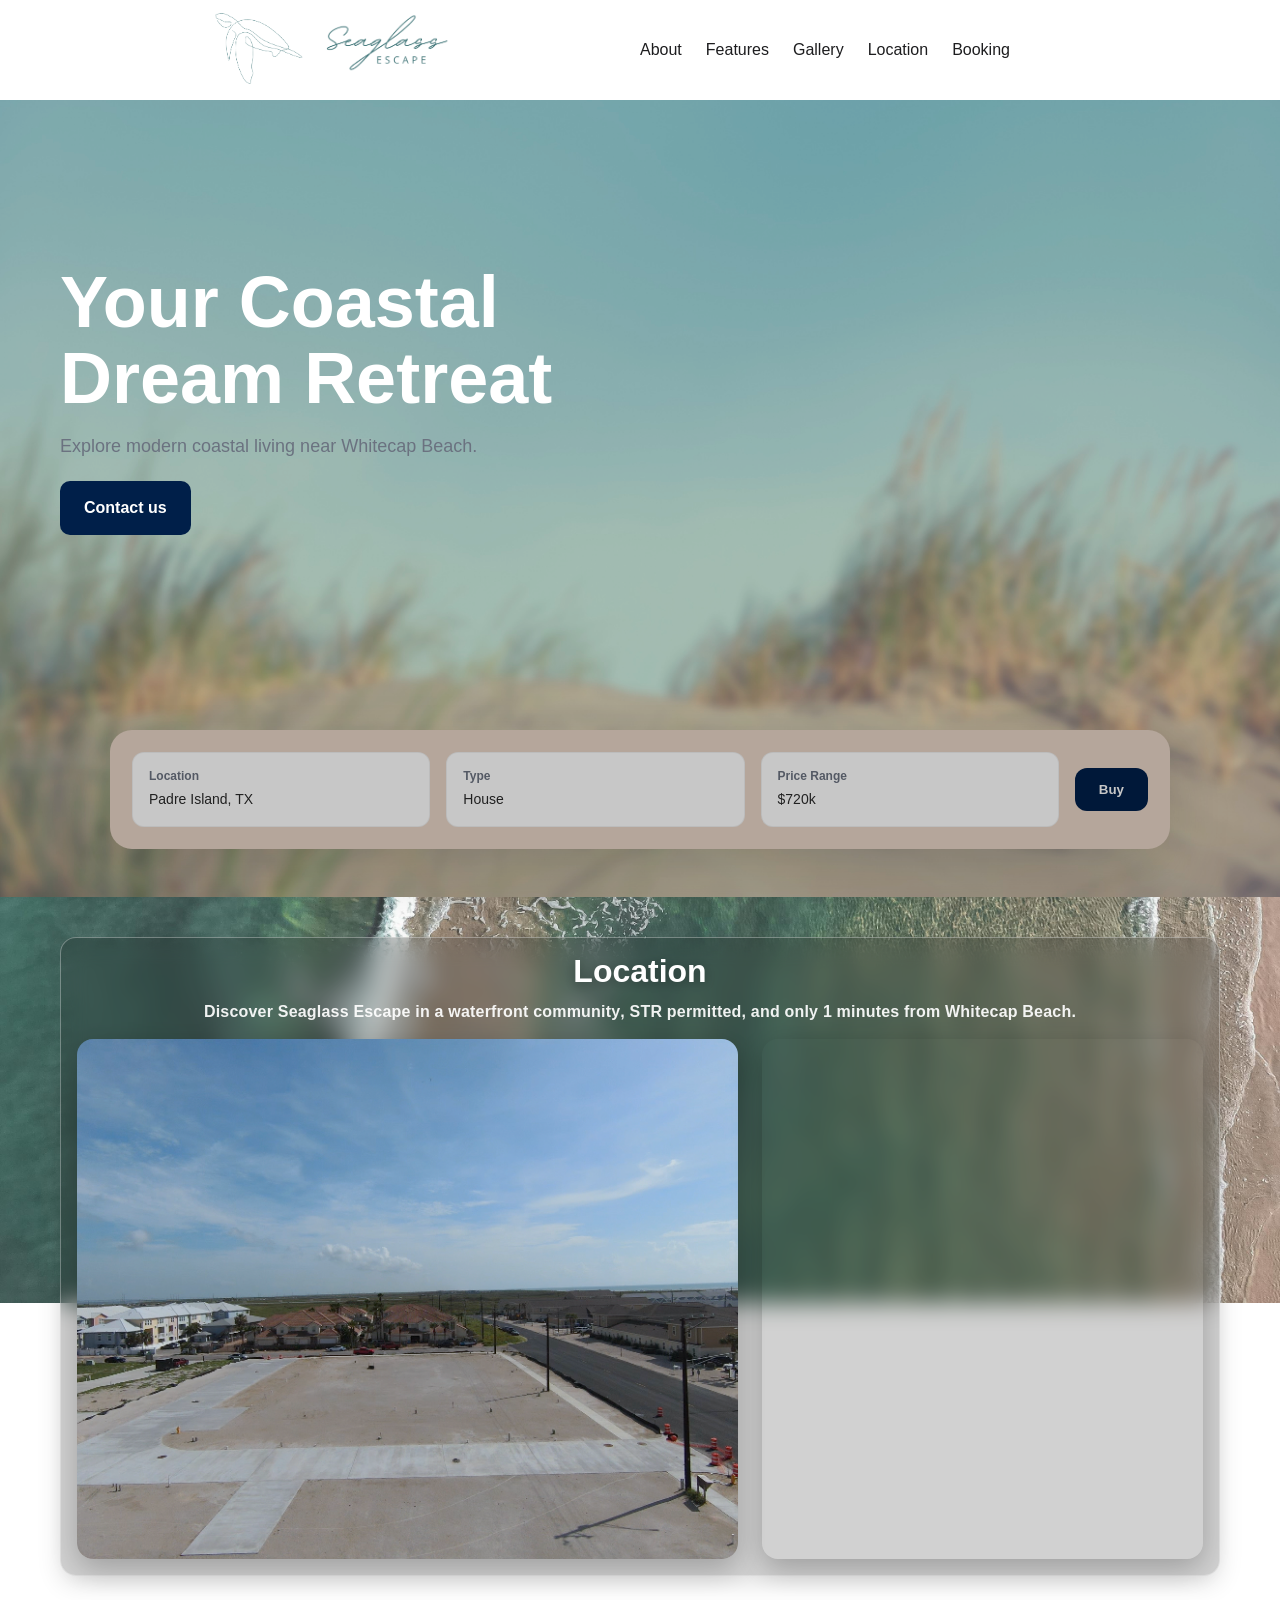
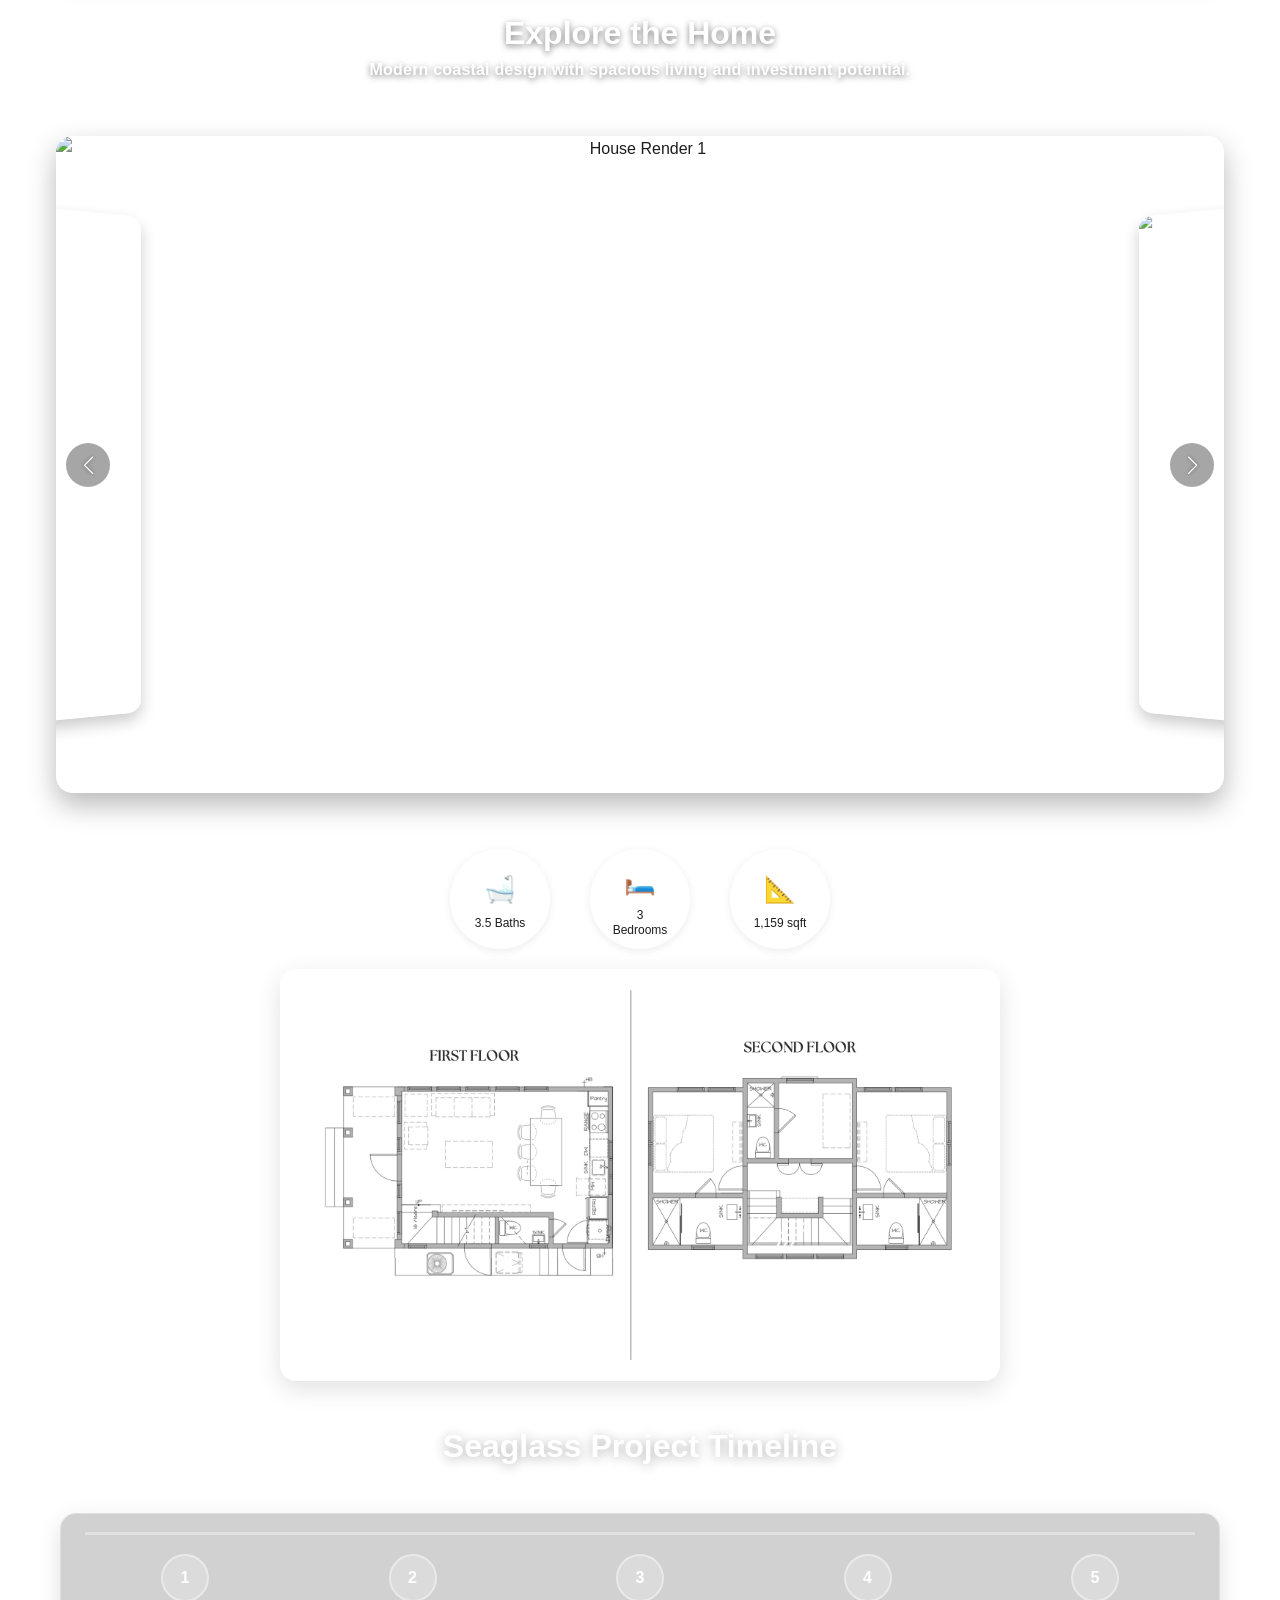
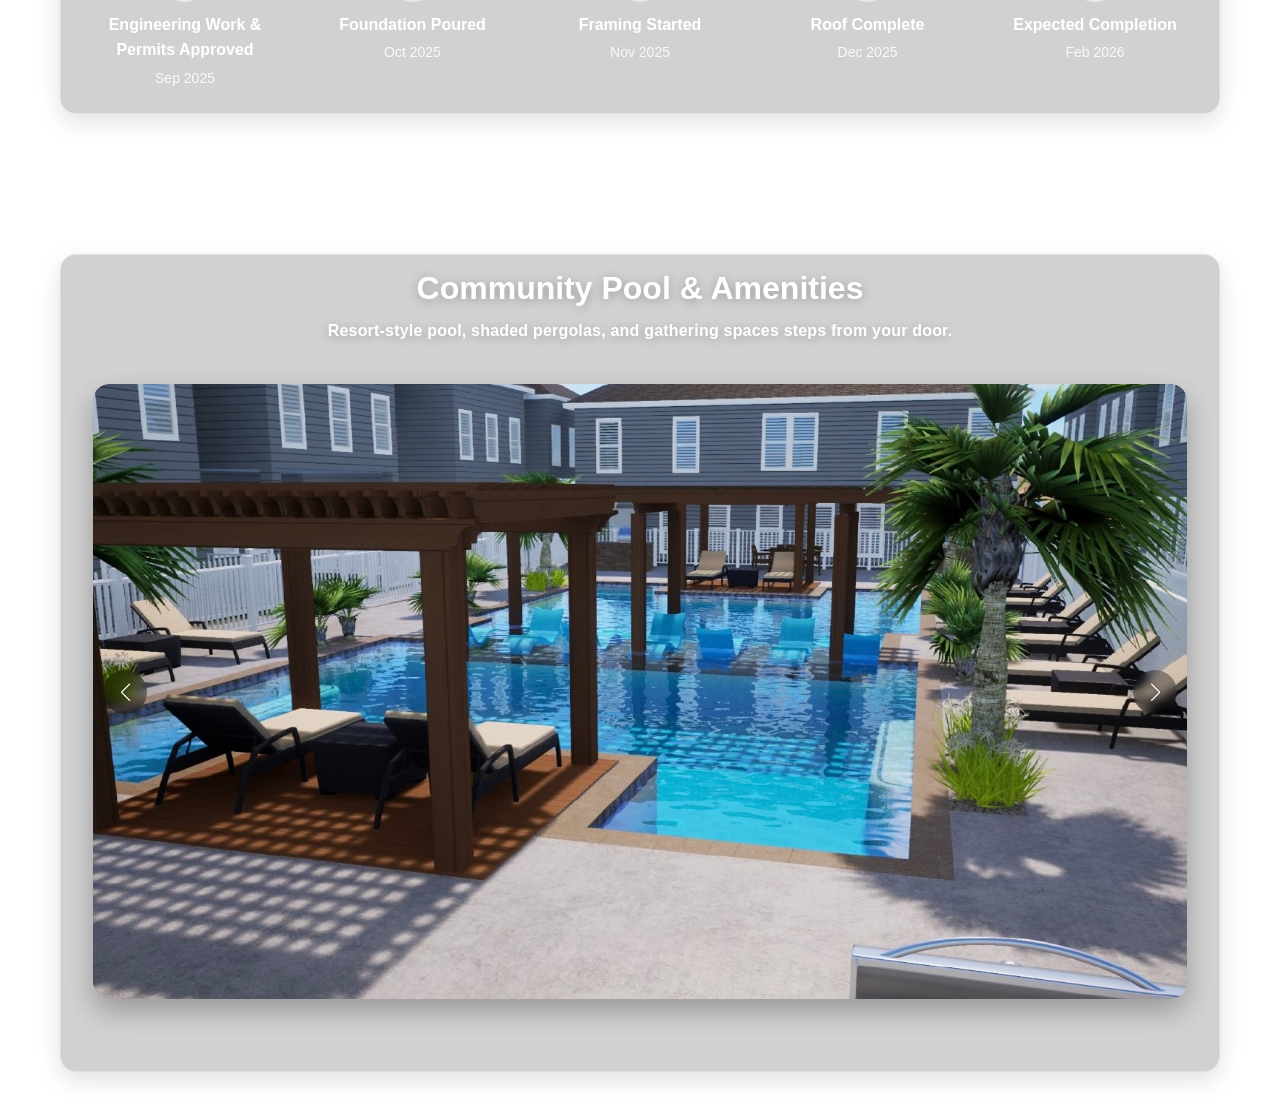
==== commit 2aea5c9a: "final" ====
--- a/index.html
+++ b/index.html
@@ -94,7 +94,7 @@
   <div class="loc-card">
     <h2 class="section-title">Location</h2>
     <p class="section-subtitle">
-      Discover Seaglass Escape in a <strong>waterfront community</strong>, <strong>STR permitted</strong>, and only <strong>5 minutes from Whitecap Beach</strong>.
+      Discover Seaglass Escape in a <strong>waterfront community</strong>, <strong>STR permitted</strong>, and only <strong>1 minutes from Whitecap Beach</strong>.
     </p>
     <div class="loc-inner">
       <div class="loc-left">
--- a/CSS/style.css
+++ b/CSS/style.css
@@ -731,6 +731,12 @@
   .hero-model{height:360px;}
   .search-card{grid-template-columns:1fr;}
 }
+
+@media (max-width: 768px){
+  .hero-model{
+    margin-top: -40px; /* move the model up */
+  }
+}
 .glass-container img {
   display: block;
   margin-left: auto;
@@ -862,6 +868,16 @@
   backdrop-filter: blur(12px);
   -webkit-backdrop-filter: blur(12px);
   box-shadow: 0 8px 24px rgba(0,0,0,.12);
+}
+
+.graphic-timeline::before {
+  content: "";
+  position: absolute;
+  top: 56px;
+  left: 40px;
+  right: 40px;
+  height: 2px;
+  background: rgba(255,255,255,0.35);
 }
 
 .timeline-step {
@@ -903,12 +919,35 @@
 }
 
 @media (max-width: 768px) {
+  /* Stack vertically and add a vertical connector line */
   .graphic-timeline {
     flex-direction: column;
-    align-items: stretch;
+    align-items: flex-start;
+    gap: 16px;
+    padding: 16px 16px 16px 56px; /* room for the vertical line */
+    position: relative;
+  }
+
+  .graphic-timeline::before {
+    top: 0;       /* start at top of card */
+    bottom: 0;    /* extend to bottom */
+    left: 28px;   /* position the vertical line */
+    right: auto;  /* ignore right for vertical */
+    width: 2px;   /* vertical line thickness */
+    height: auto; /* full height */
+    background: rgba(255,255,255,0.35);
+  }
+
+  .timeline-step {
+    display: flex;
+    align-items: flex-start;
     gap: 12px;
-  }
-  .timeline-step { margin-bottom: 8px; }
+    margin: 6px 0;
+    text-align: left;
+  }
+
+  .timeline-step .circle { margin: 0; }
+  .timeline-step h3, .timeline-step p { text-align: left; }
 }
 /* ===== Scroll-friendly 3D model ===== */
 /* Let vertical scroll pass through the model area on touch devices */
@@ -1097,4 +1136,77 @@
 @media (max-width: 992px){
   .amenities-section{ padding: 24px var(--pad-x); }
   .amenities-section .loc-card{ border-radius:12px; padding:12px; }
+}
+/* ---- Timeline responsive refinements ---- */
+/* Keep the timeline card higher on short landscape screens */
+@media (orientation: landscape) and (max-height: 500px){
+  .graphic-timeline-section{ margin: 20px auto; padding: 12px var(--pad-x); }
+  .graphic-timeline{ padding: 16px; }
+}
+
+/* Portrait phones: center a vertical line, text to the right */
+@media (max-width: 768px) and (orientation: portrait){
+  .graphic-timeline{
+    flex-direction: column;
+    align-items: stretch;
+    gap: 16px;
+    padding: 16px;           /* even padding, we’ll offset steps instead */
+    position: relative;
+    margin: 0 auto;          /* ensure it’s centered in the section */
+  }
+  .graphic-timeline::before{
+    top: 0; bottom: 0;       /* full height */
+    left: 50%;               /* center the line */
+    right: auto;
+    transform: translateX(-50%);
+    width: 2px; height: auto;
+    background: rgba(255,255,255,0.35);
+  }
+  .timeline-step{
+    display: block;
+    position: relative;
+    margin: 12px 0;
+    padding-left: calc(50% + 40px);  /* push text to the right of the line */
+    text-align: left;
+  }
+  /* connector from circle to the right-hand text */
+  .timeline-step::before{
+    content: "";
+    position: absolute;
+    top: 50%;                 /* aligns with vertical center of circle */
+    left: 50%;
+    width: 16px;               /* length of connector */
+    height: 2px;               /* thickness */
+    background: rgba(255,255,255,0.55);
+    transform: translate(24px, -1px); /* start at the right edge of the 48px circle, vertically centered */
+    border-radius: 2px;
+  }
+  .timeline-step .circle{
+    position: absolute;
+    left: 50%;
+    top: 50%;
+    transform: translate(-50%, -50%);
+    margin: 0;               /* no extra offset */
+  }
+  .timeline-step h3, .timeline-step p{ text-align: left; }
+  .timeline-step h3{ display:block; margin: 0 0 6px; }
+  .timeline-step p{ display:block; margin: 0; font-size: 14px; opacity: 0.9; }
+}
+/* === Desktop timeline: top rail above circles (match v1 look) === */
+@media (min-width: 769px){
+  .graphic-timeline{ padding-top: 40px !important; }
+  .graphic-timeline::before{
+    top: 18px !important;    /* place the line near the top, not through circles */
+    left: 24px !important;   /* a touch of inset to match rounded corners */
+    right: 24px !important;
+    height: 3px !important;
+  }
+}
+/* Center the Amenities description text */
+.amenities-section .section-subtitle,
+.amenities-section .section-lede{
+  text-align: center !important;
+  margin: 0 auto 12px !important;
+  max-width: 900px;
+  display: block;
 }
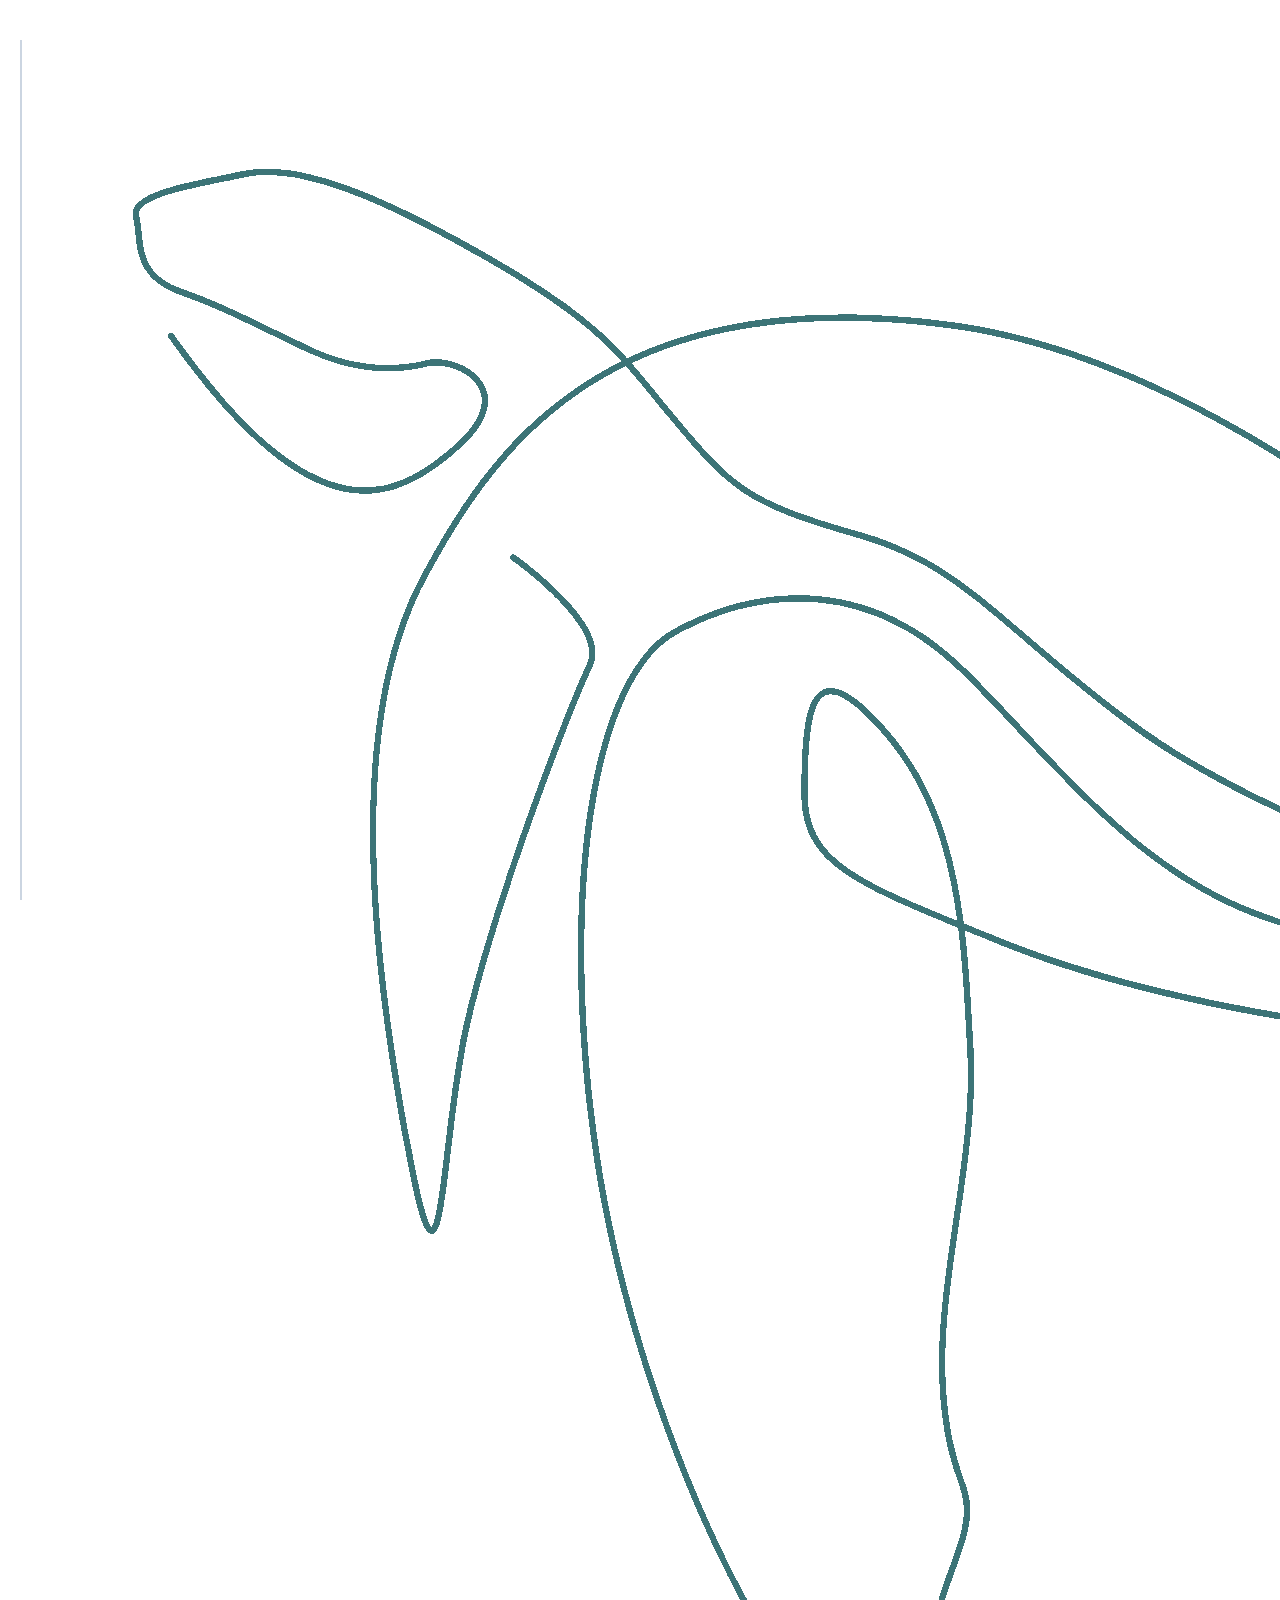
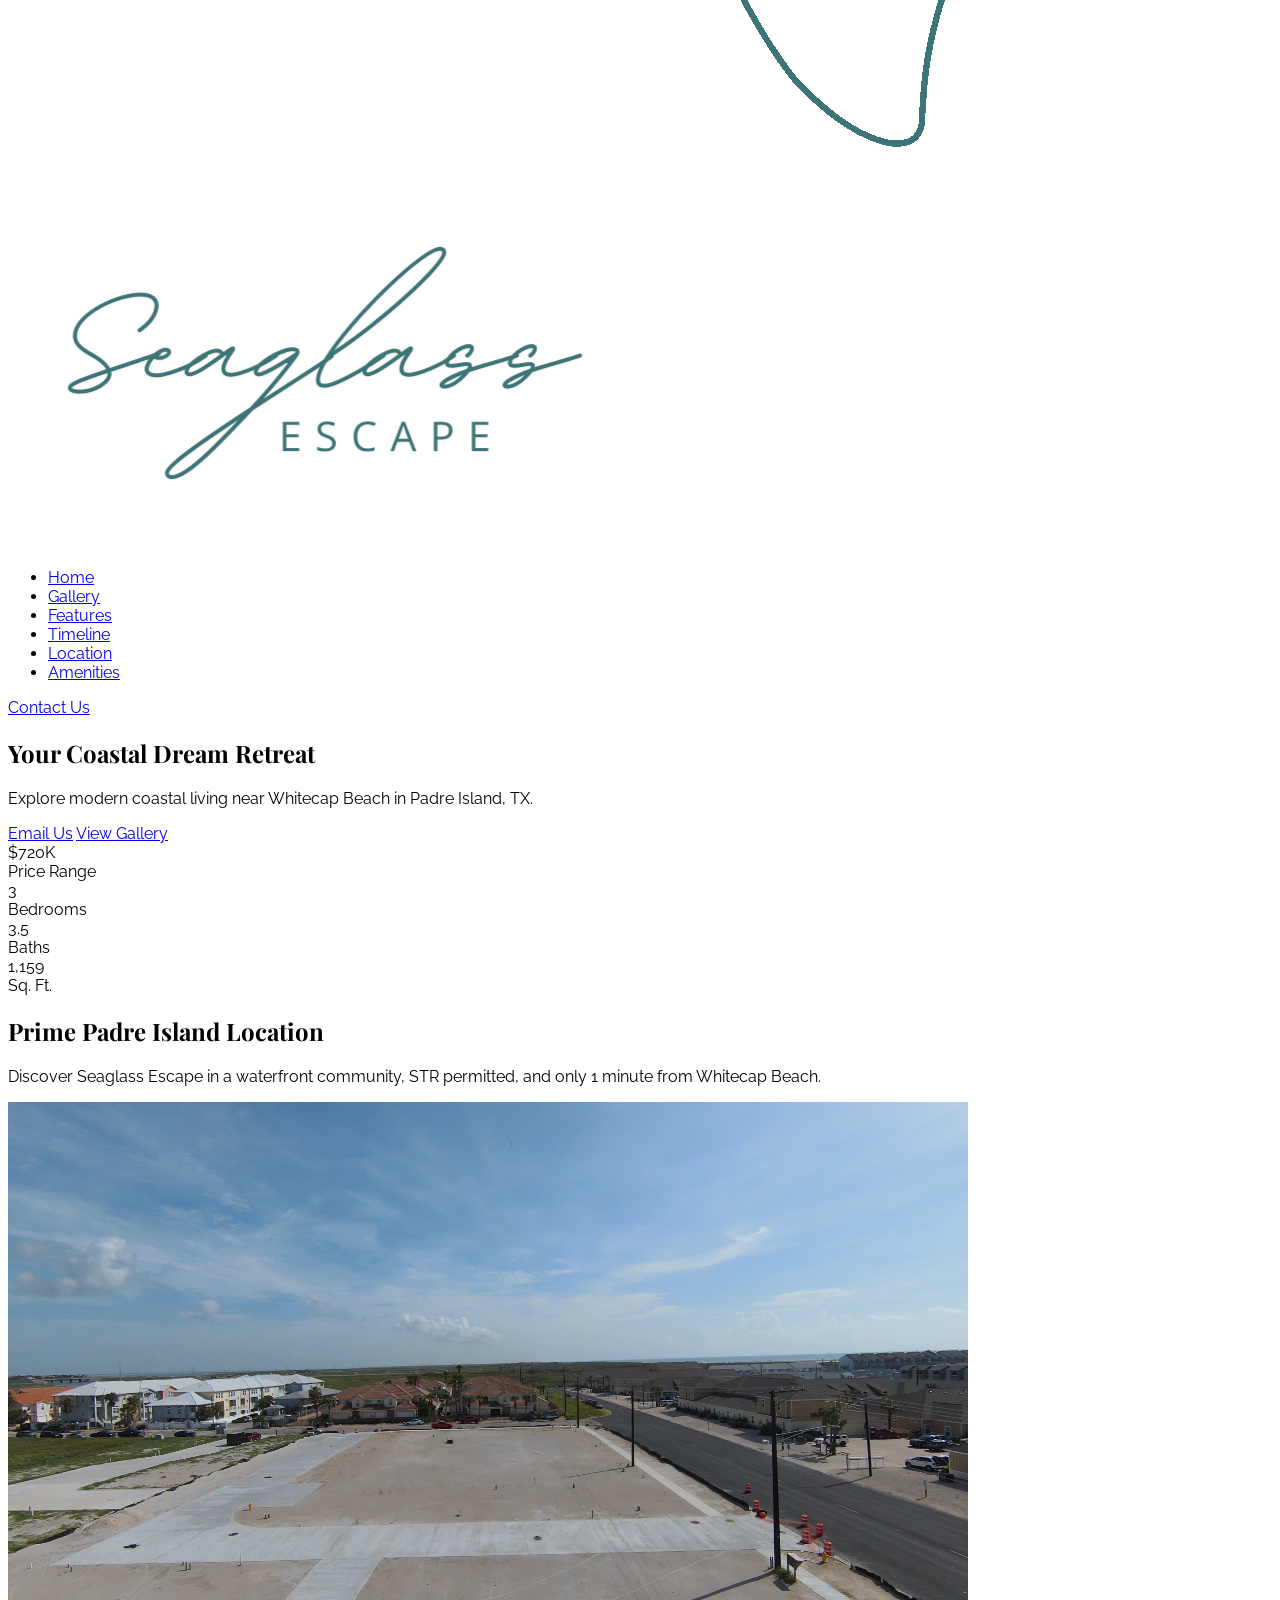
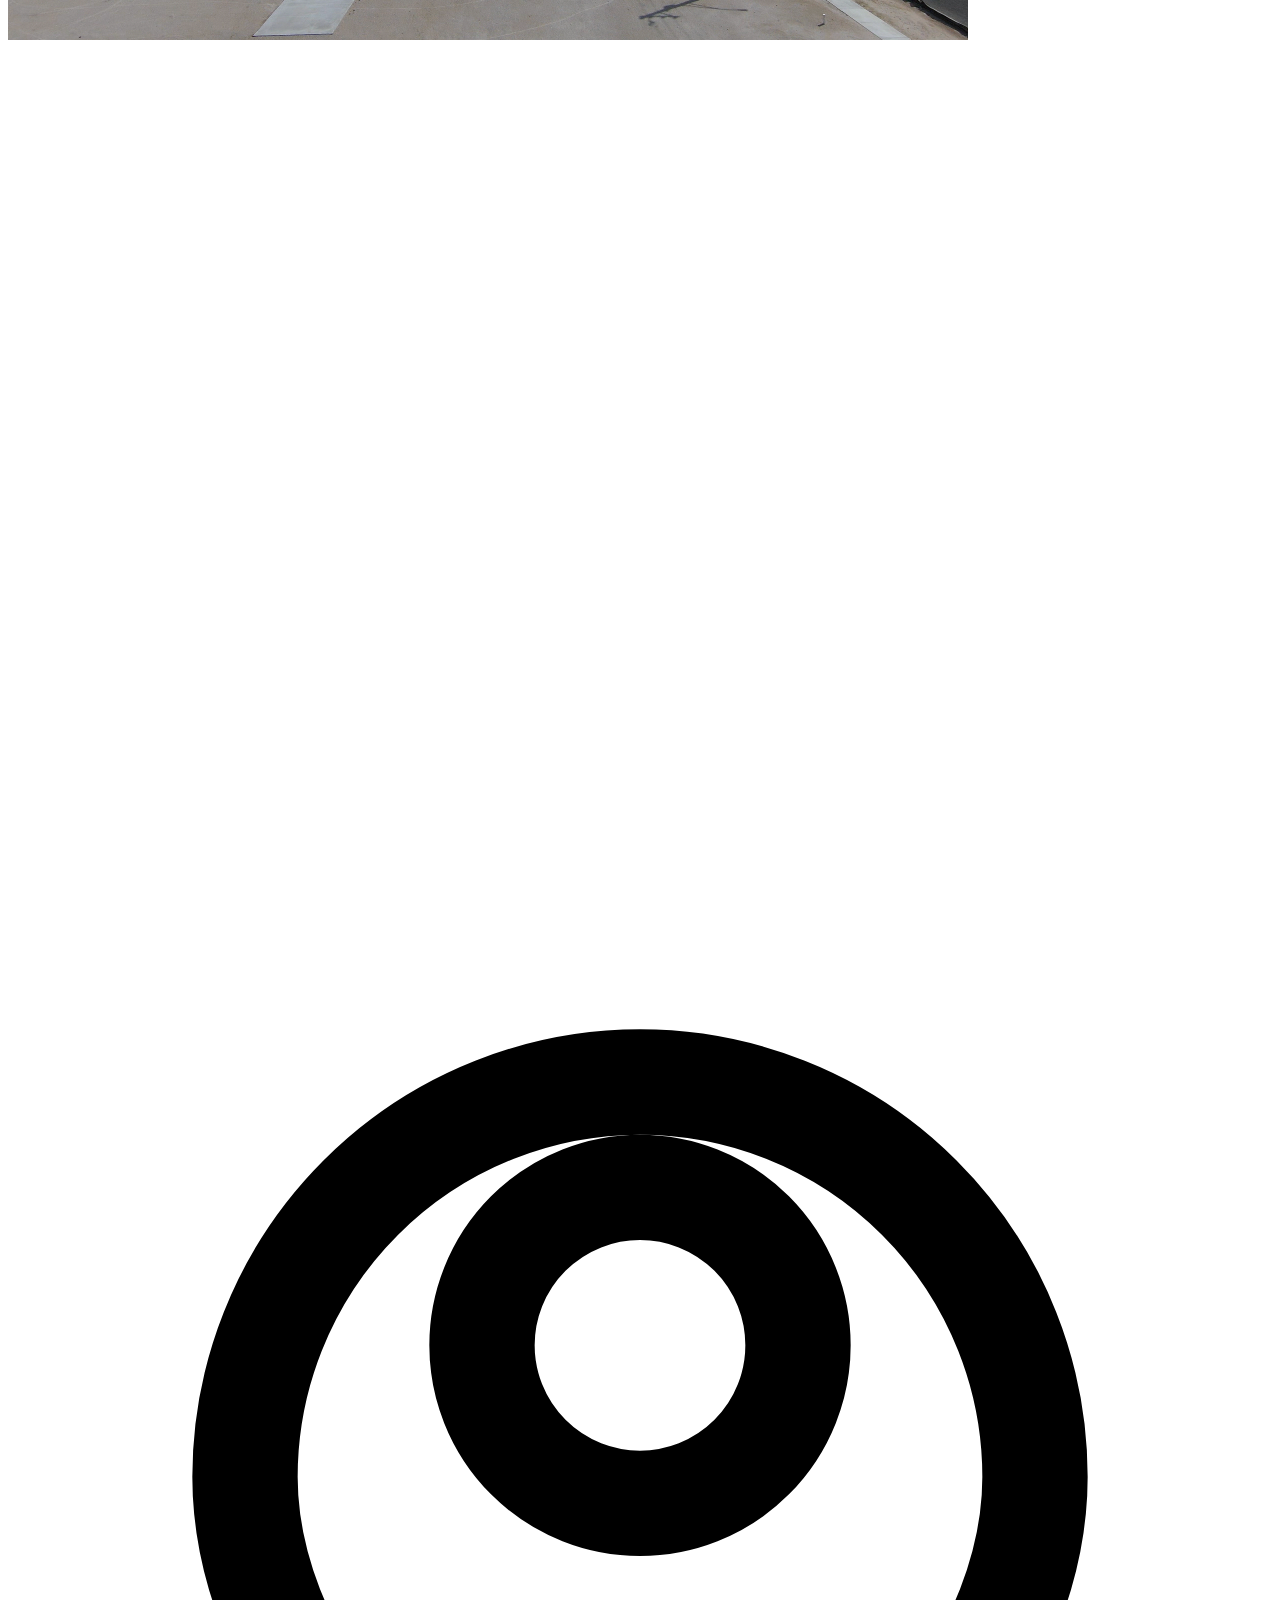
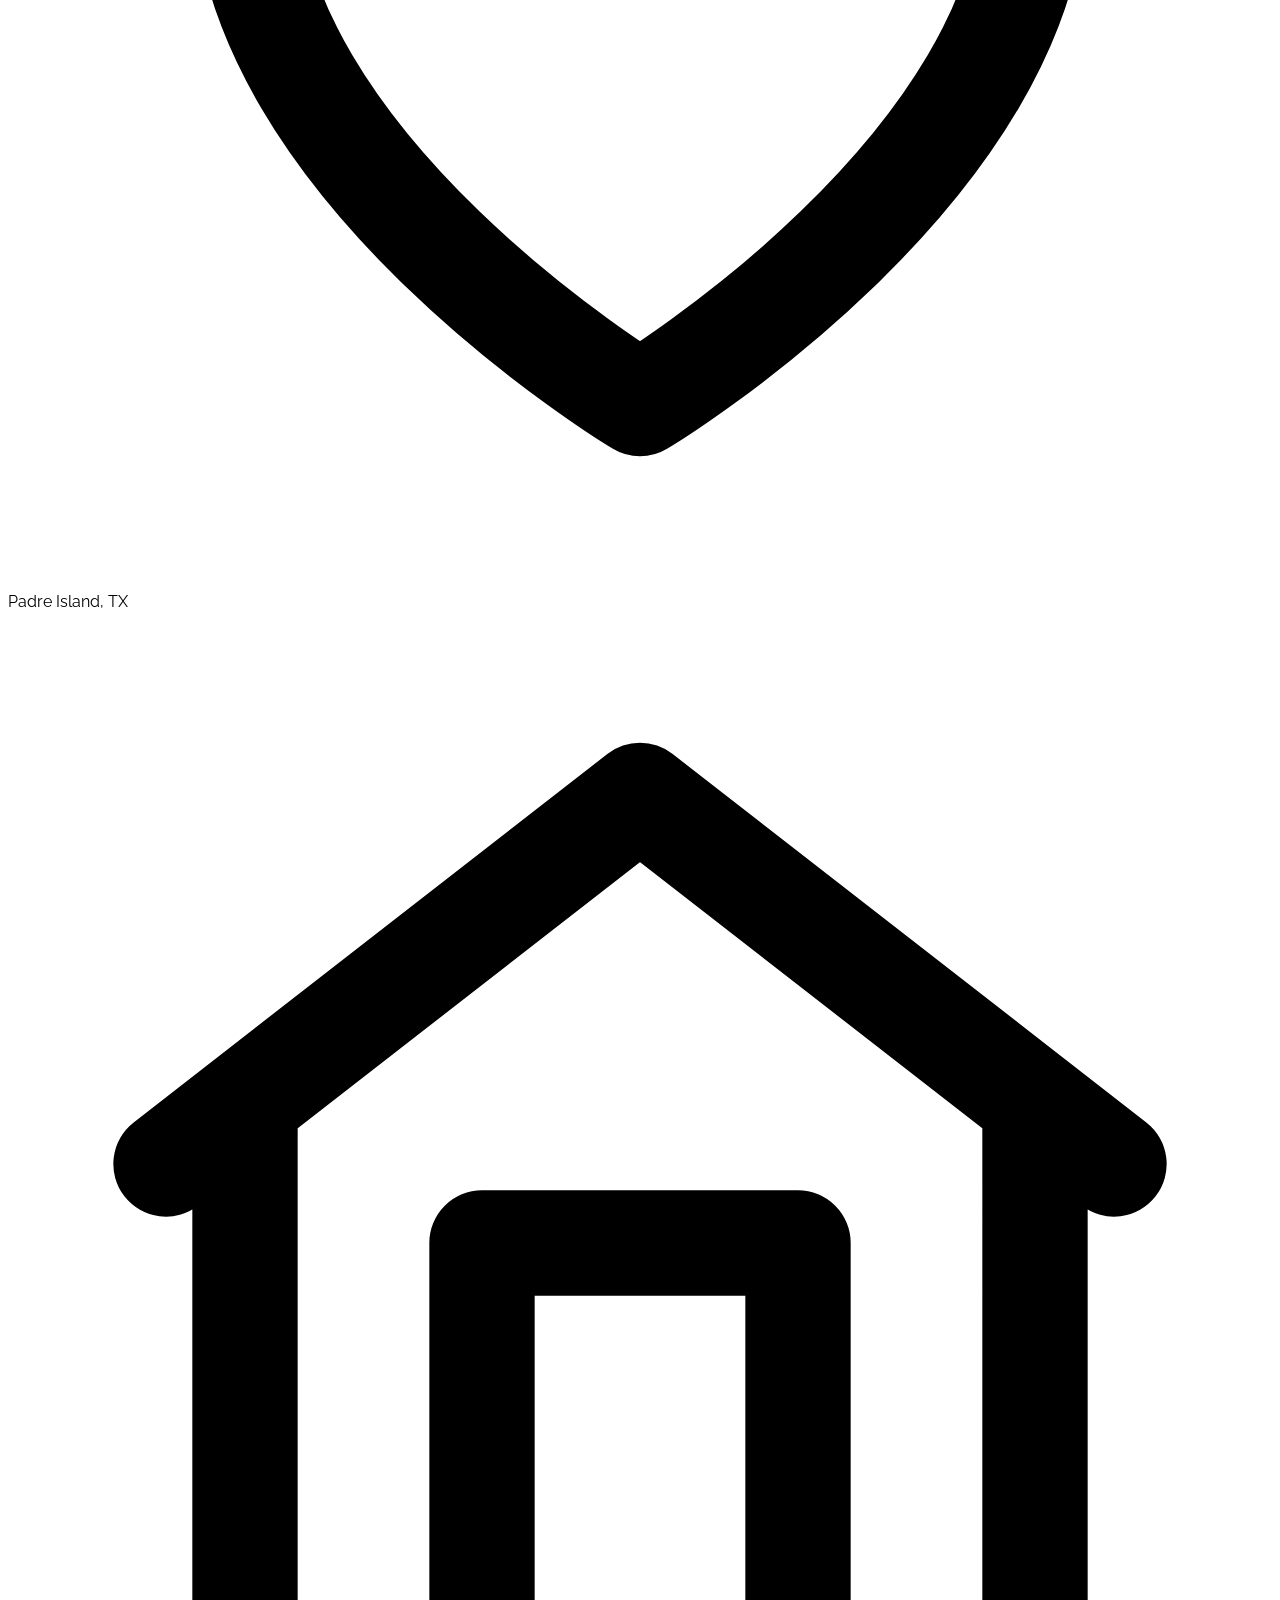
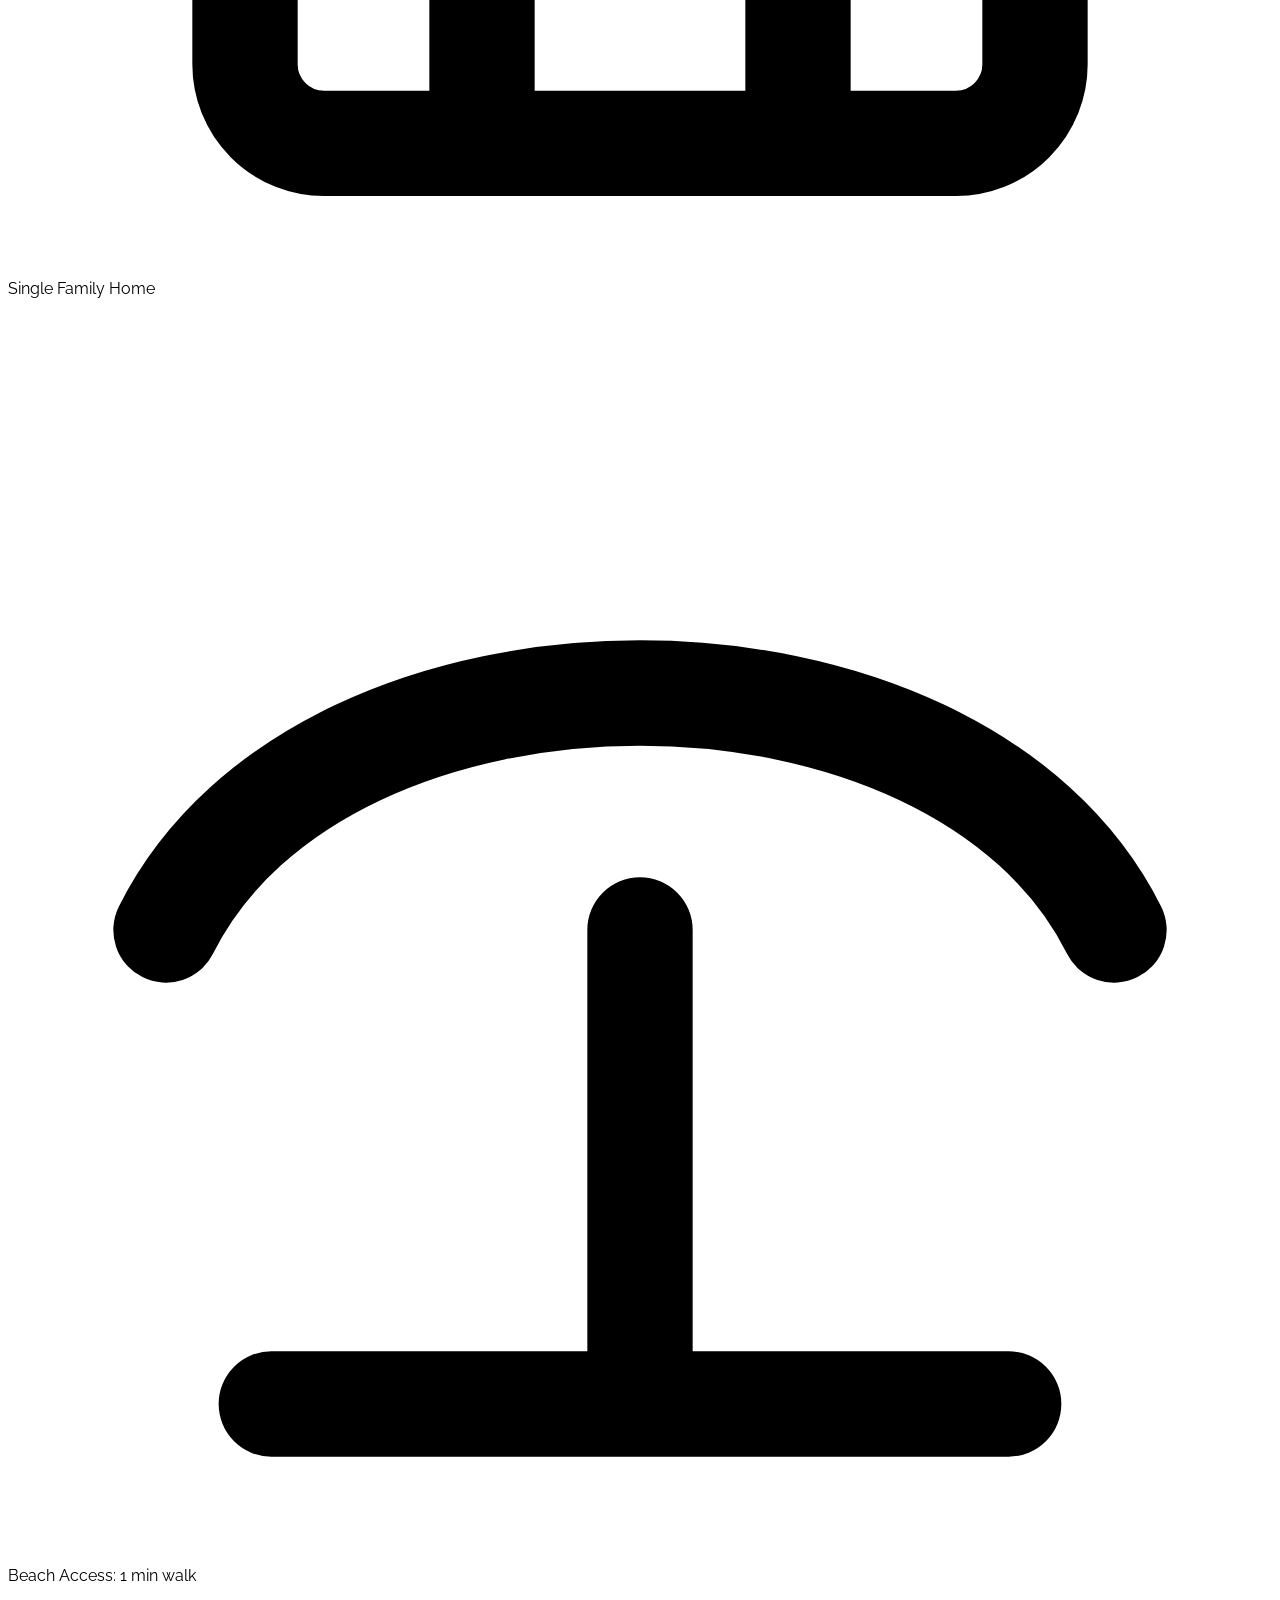
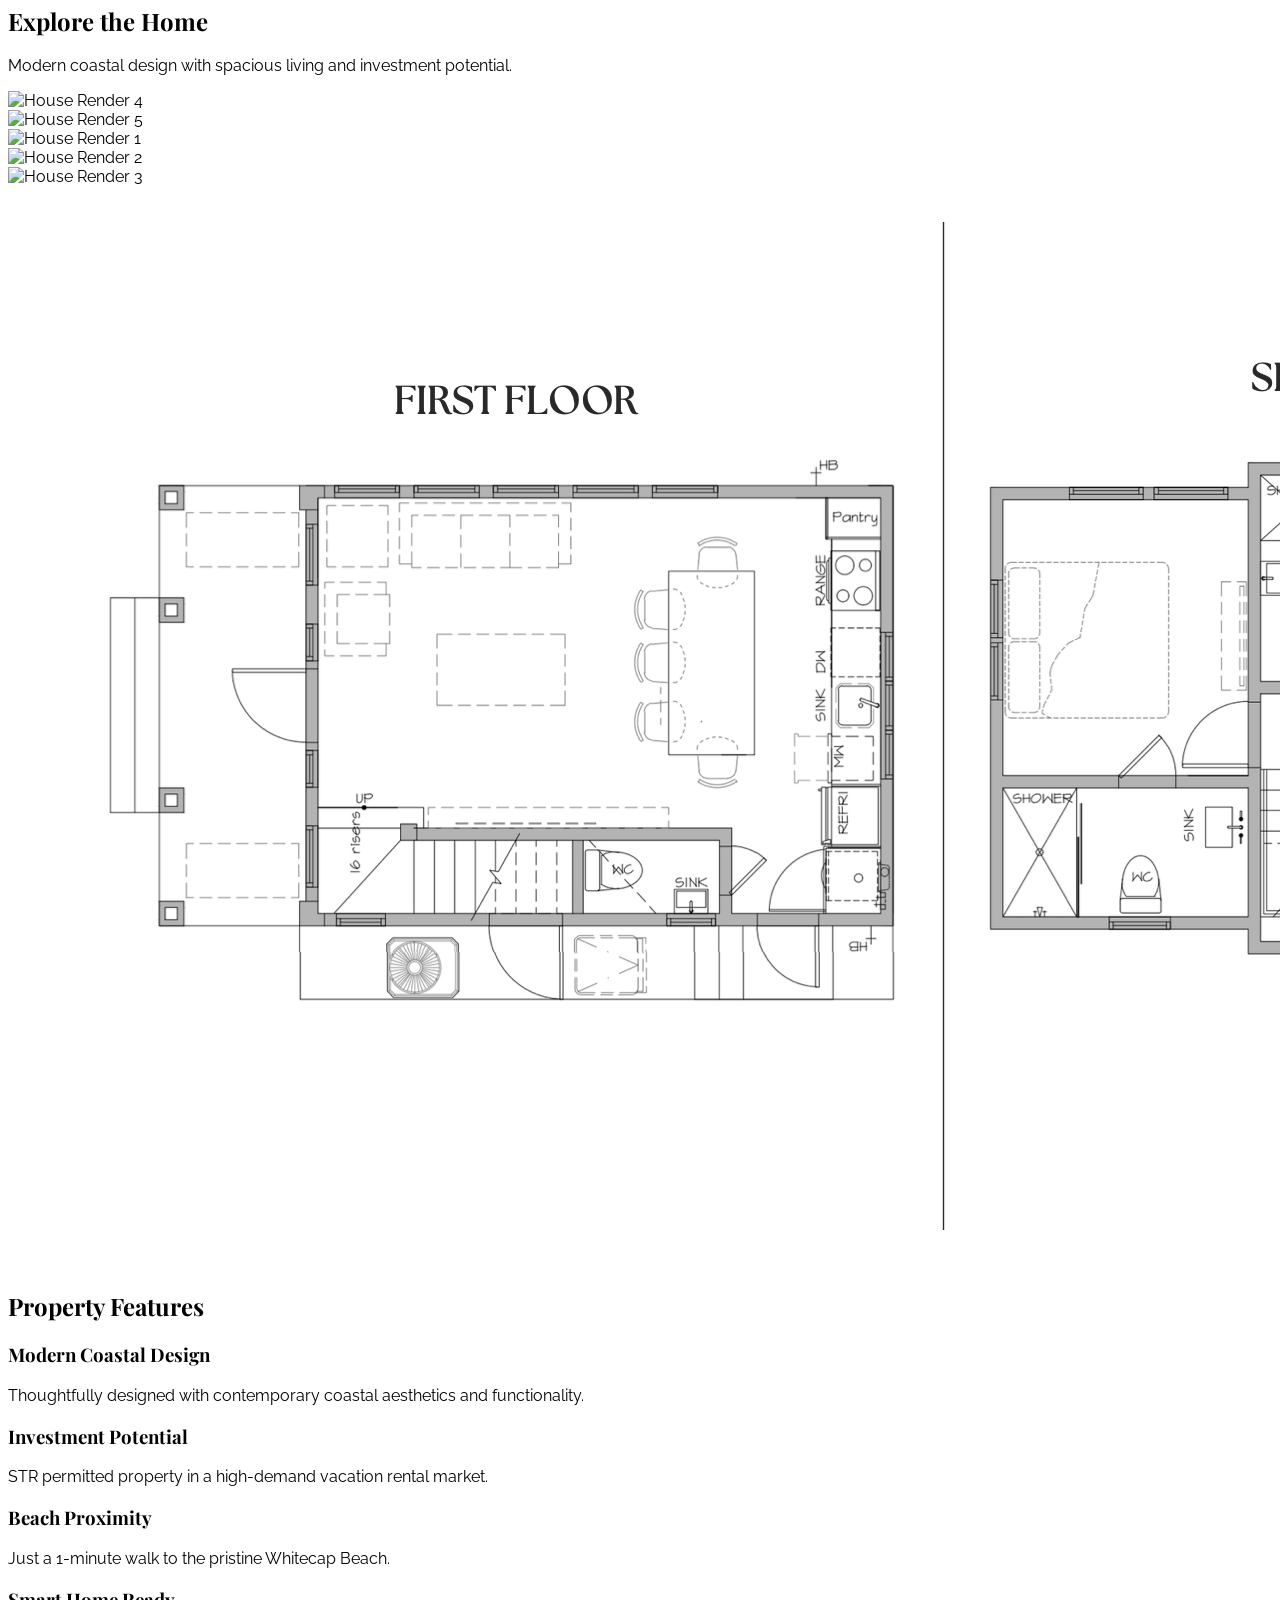
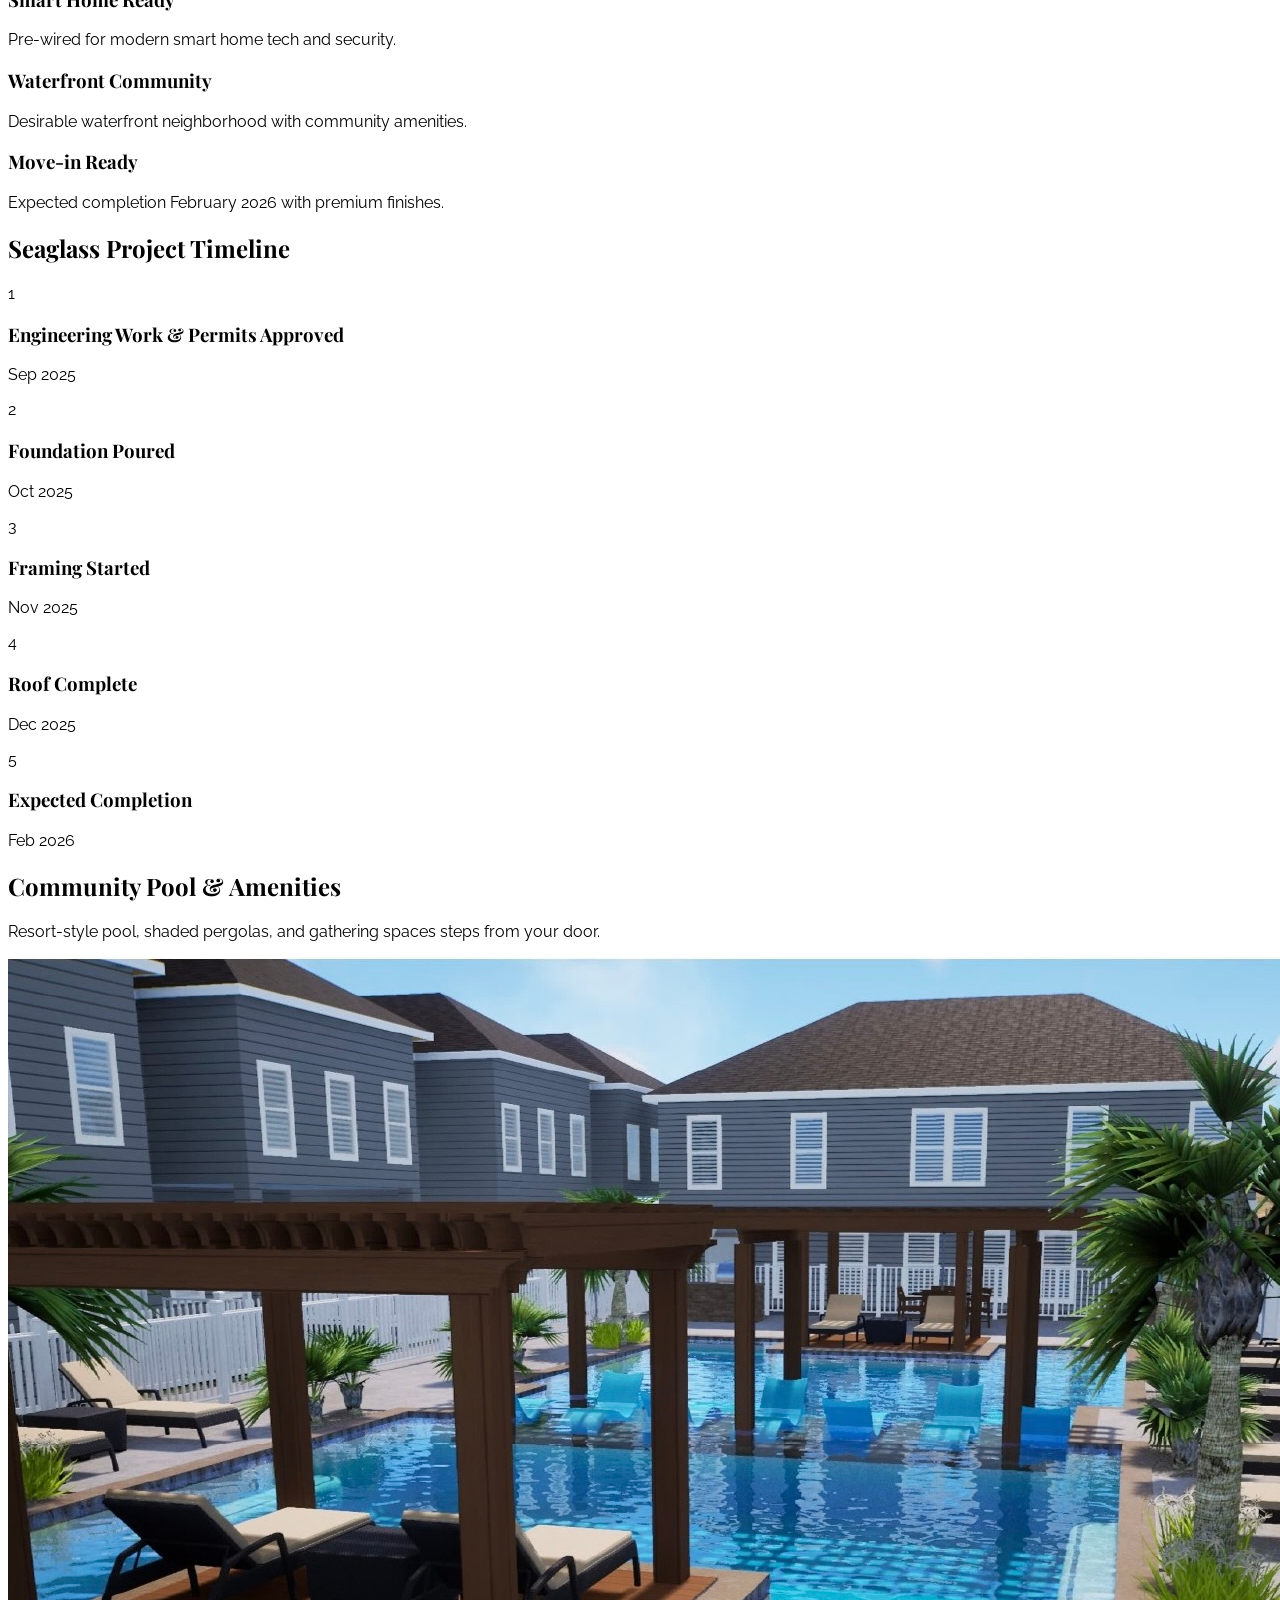
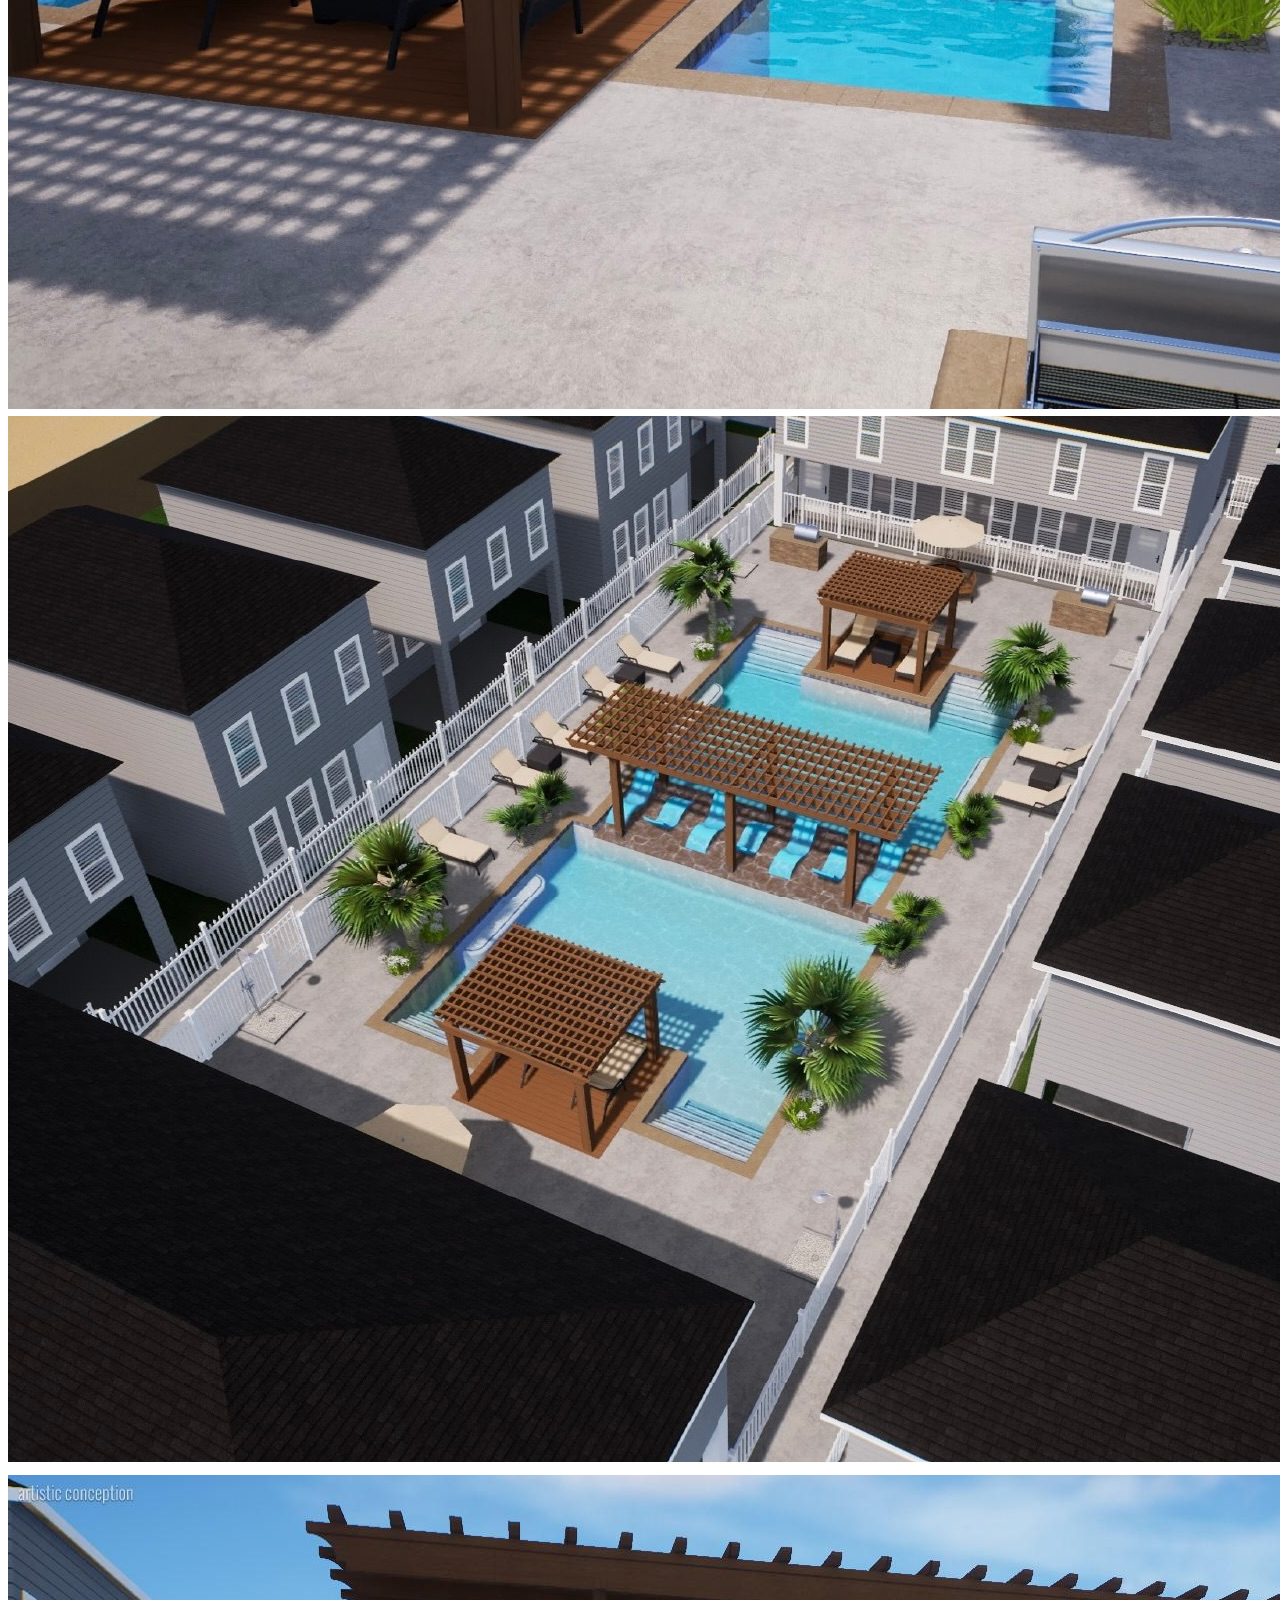
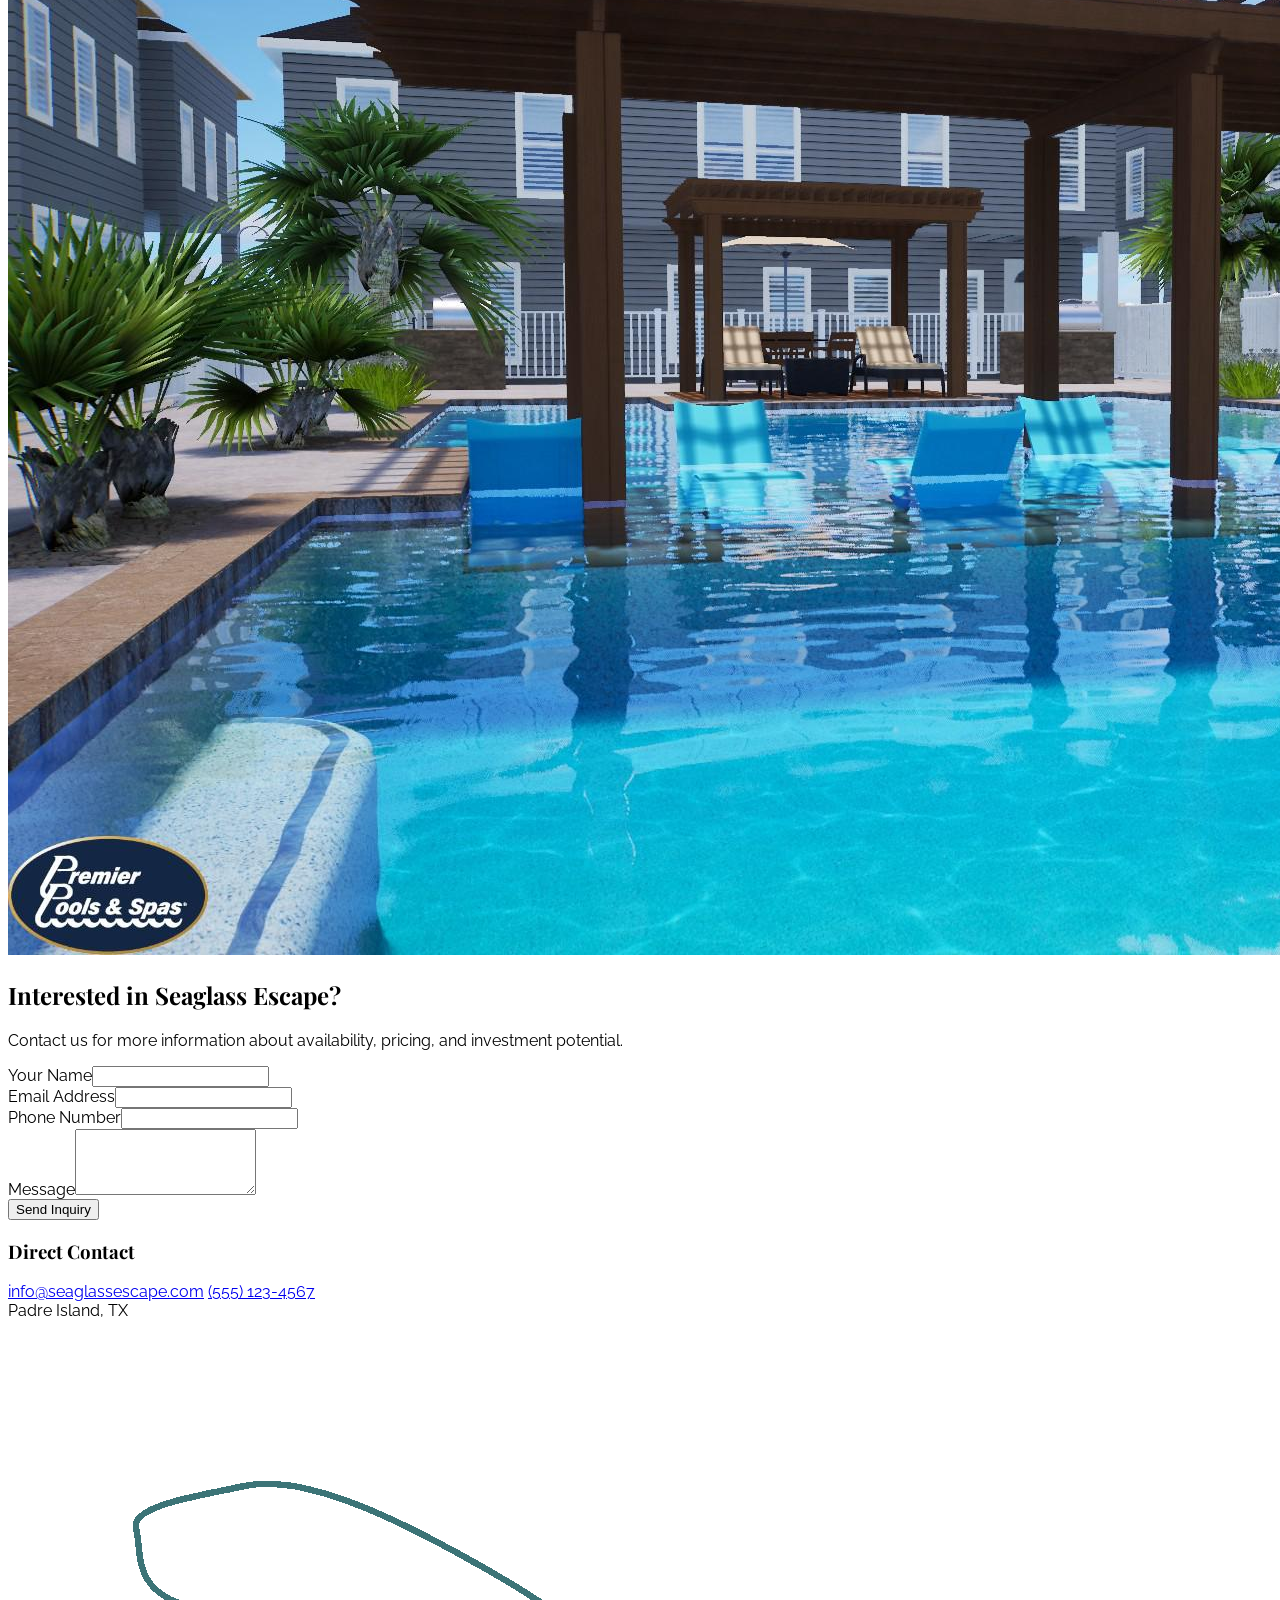
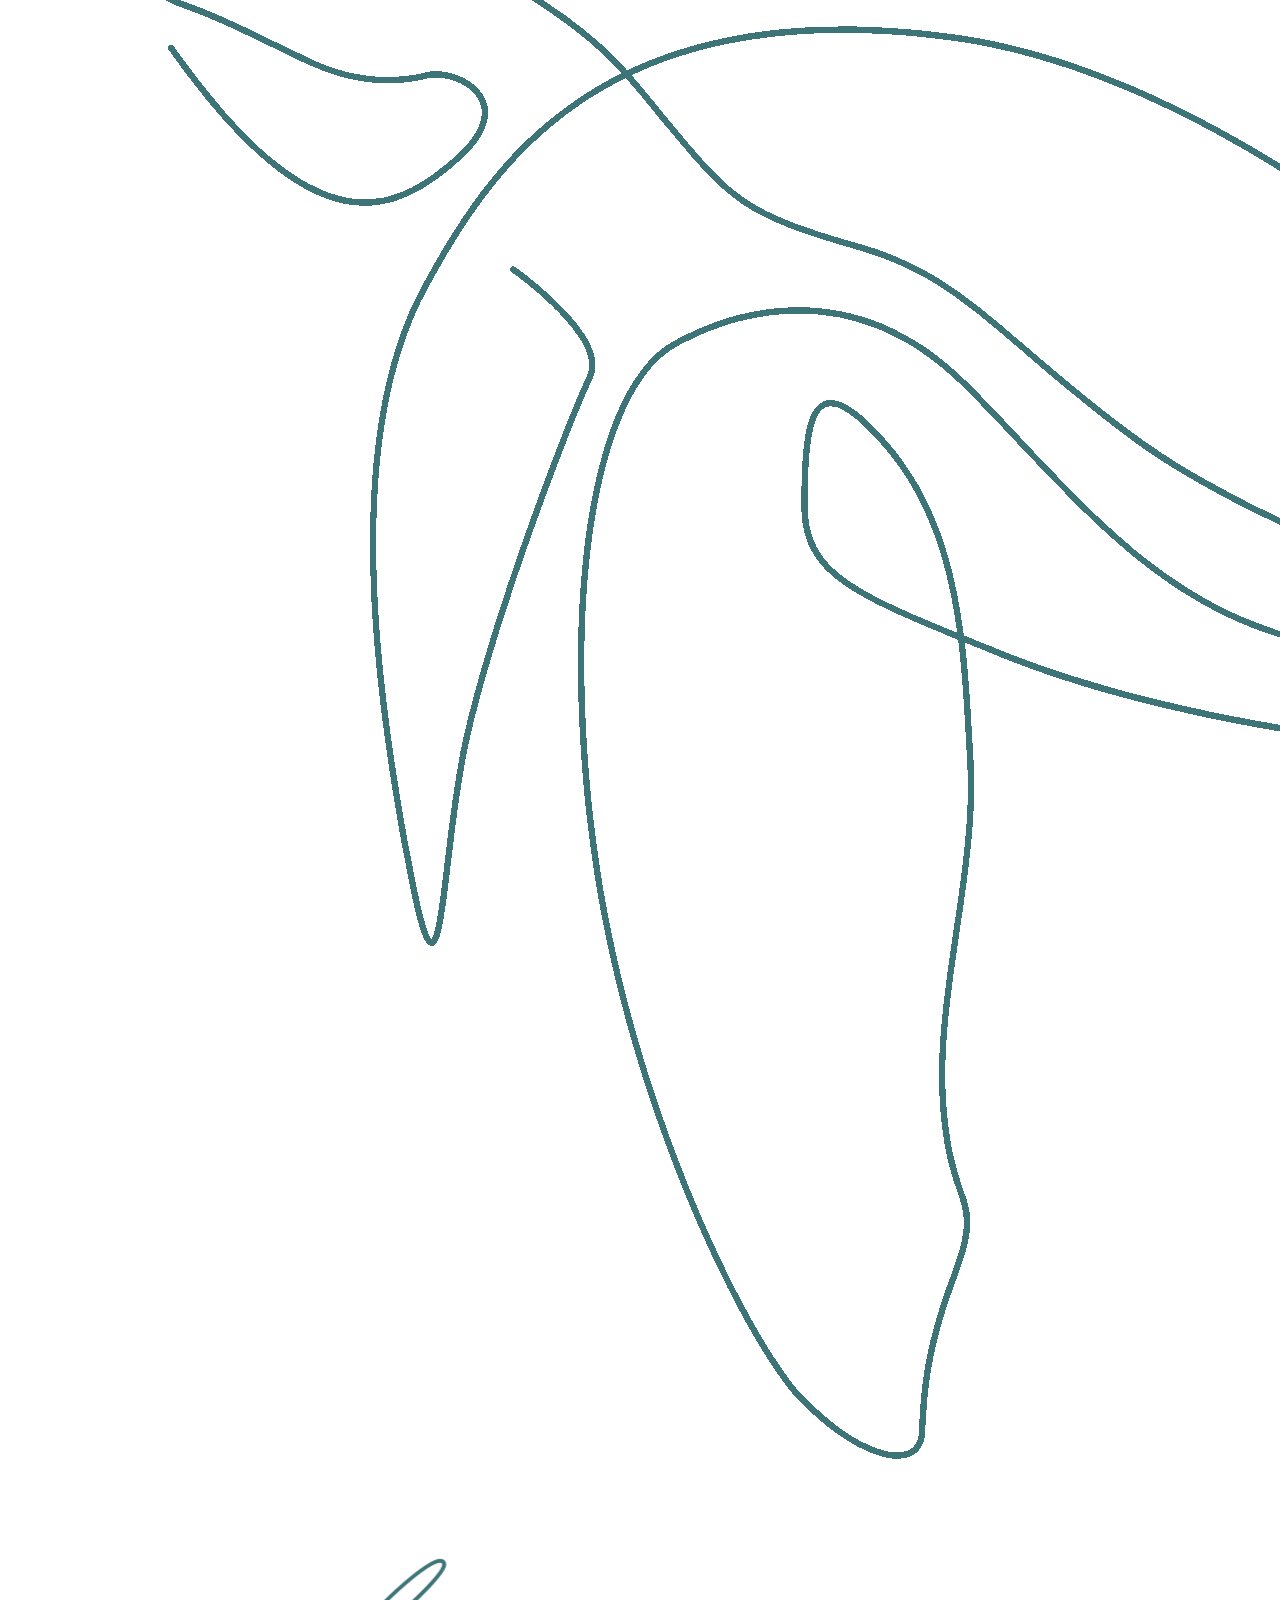
==== commit 0b5a59e8: "final final" ====
--- a/index.html
+++ b/index.html
@@ -1,343 +1,283 @@
 <!DOCTYPE html>
 <html lang="en">
 <head>
-  <!-- Swiper CSS -->
-  <link
-    rel="stylesheet"
-    href="https://cdn.jsdelivr.net/npm/swiper@11/swiper-bundle.min.css"
-  />
   <meta charset="UTF-8" />
   <meta name="viewport" content="width=device-width, initial-scale=1.0" />
-  <title>Seaglass Escape, Padre Island, TX</title>
+  <title>Seaglass Escape - Coastal Dream Retreat</title>
+  <link rel="icon" href="favicon.ico" type="image/x-icon" />
+
+  <!-- Fonts & Tailwind -->
+  <script src="https://cdn.tailwindcss.com"></script>
+  <style>
+    @import url('https://fonts.googleapis.com/css2?family=Playfair+Display:wght@400;700&family=Raleway:wght@300;400;600&display=swap');
+    body{font-family:'Raleway',sans-serif}
+    h1,h2,h3{font-family:'Playfair Display',serif}
+    .hero-gradient{background:linear-gradient(135deg,rgba(173,216,230,.9) 0%,rgba(176,224,230,.85) 100%)}
+    .amenity-icon{transition:transform .3s ease}
+    .amenity-icon:hover{transform:scale(1.1)}
+    /* vertical timeline guide line */
+    .timeline-item:not(:last-child)::after{content:'';position:absolute;left:1.25rem;top:2.5rem;height:calc(100% - 2.5rem);width:2px;background-color:#cbd5e1}
+    /* keep 16:9 for video and make map match height */
+    .aspect-16\/9{aspect-ratio:16/9}
+  </style>
+
+  <!-- Icons -->
+  <script src="https://unpkg.com/feather-icons"></script>
+  <script src="https://cdn.jsdelivr.net/npm/feather-icons/dist/feather.min.js"></script>
+
+  <!-- Swiper -->
+  <link rel="stylesheet" href="https://cdn.jsdelivr.net/npm/swiper@11/swiper-bundle.min.css" />
+  <script src="https://cdn.jsdelivr.net/npm/swiper@11/swiper-bundle.min.js"></script>
+
+  <!-- model-viewer -->
   <script type="module" src="https://ajax.googleapis.com/ajax/libs/model-viewer/4.0.0/model-viewer.min.js"></script>
-  <link rel="icon" href="favicon.ico" type="image/x-icon" />
-  <link rel="stylesheet" href="CSS/style.css" />
 </head>
-<body>
-  <header class="top-nav">
-    <div class="nav-logo">
-      <img class="main-logo" src="Assets/Logo/turtle2.png" alt="Seaglass Escape Logo" />
-      <img class="main-logo" src="Assets/Logo/Seaglass2 text.png" alt="Seaglass Escape Logo" />
-    </div>
-
-    <nav class="nav-right" role="navigation" aria-label="Primary">
-      <ul class="nav-links" id="primary-nav">
-        <li><a href="#about">About</a></li>
-        <li><a href="#features">Features</a></li>
-        <li><a href="#gallery">Gallery</a></li>
-        <li><a href="#location">Location</a></li>
-        <li><a href="#booking">Booking</a></li>
+<body class="bg-blue-50">
+  <!-- NAV -->
+  <nav class="bg-white/90 backdrop-blur shadow-md sticky top-0 z-50">
+    <div class="max-w-7xl mx-auto px-6 py-3 flex justify-between items-center">
+      <div class="flex items-center gap-3">
+        <img src="Assets/Logo/turtle2.png" alt="Seaglass Logo" class="h-12"/>
+        <img src="Assets/Logo/Seaglass2 text.png" alt="Seaglass Text" class="h-10"/>
+      </div>
+      <ul class="hidden md:flex items-center gap-8 text-blue-900">
+        <li><a href="#home" class="hover:text-blue-600">Home</a></li>
+        <li><a href="#gallery" class="hover:text-blue-600">Gallery</a></li>
+        <li><a href="#features" class="hover:text-blue-600">Features</a></li>
+        <li><a href="#timeline" class="hover:text-blue-600">Timeline</a></li>
+        <li><a href="#location" class="hover:text-blue-600">Location</a></li>
+        <li><a href="#amenities" class="hover:text-blue-600">Amenities</a></li>
       </ul>
-    </nav>
-
-    <button class="hamburger" type="button" aria-label="Toggle navigation" aria-expanded="false" onclick="toggleMenu()">☰</button>
-  </header>
-
-  <!-- HERO -->
-  <section class="hero">
-    <div class="hero-inner">
-      <div class="hero-left">
-        <h1>Your Coastal Dream Retreat<br/></h1>
-        <p>Explore modern coastal living near Whitecap Beach.</p>
-        <a class="btn primary" href="mailto:info@seaglassescape.com?subject=Seaglass%20Escape%20Inquiry&body=Hi%20Seaglass%20Escape%20team%2C%0A%0AI%27m%20interested%20in%20the%20property.%20Could%20you%20share%20more%20details%20about%20availability%20and%20pricing%3F%0A%0AThanks!" aria-label="Email us">Contact us</a>
-      </div>
-      <div class="hero-right">
-        <div class="model-wrap">
-          <model-viewer
-            class="hero-model"
-            src="Assets/Renders/HOUSE MODEL.glb"
-            alt="3D House Model"
-            auto-rotate
-            auto-rotate-delay="0"
-            camera-controls
-            shadow-intensity="5"
-            touch-action="pan-y"
-            ar-modes="webxr scene-viewer quick-look"
-            disable-tap
-            disable-zoom
-            interaction-policy="allow-when-focused"
-            interaction-prompt="none"
-            camera-orbit="20deg 80deg 50m"
-            tabindex="0"
-          ></model-viewer>
-        </div>
-      </div>
-    </div>
-
-    <div class="search-bar">
-      <div class="search-card">
-        <div class="search-field">
-          <div>
-            <label>Location</label>
-            <span>Padre Island, TX</span>
-          </div>
-        </div>
-        <div class="search-field">
-          <div>
-            <label>Type</label>
-            <span>House</span>
-          </div>
-        </div>
-        <div class="search-field">
-          <div>
-            <label>Price Range</label>
-            <span>$720k</span>
-          </div>
-        </div>
-        <button class="search-submit">Buy</button>
-      </div>
-    </div>
-  </section>
-
-  <!-- Location Hero: video 16:9 (left) + map 9:16 (right) -->
-  <section class="location-hero" id="location-hero">
-  <div class="loc-card">
-    <h2 class="section-title">Location</h2>
-    <p class="section-subtitle">
-      Discover Seaglass Escape in a <strong>waterfront community</strong>, <strong>STR permitted</strong>, and only <strong>1 minutes from Whitecap Beach</strong>.
-    </p>
-    <div class="loc-inner">
-      <div class="loc-left">
-        <div class="loc-video-wrap">
-          <video class="loc-video" playsinline autoplay muted loop preload="metadata" poster="Assets/Background/DroneThumbNail.png">
-            <source src="Assets/Background/Drone.mov" type="video/webm" />
-            <source src="Assets/Background/Drone.mov" type="video/mp4" />
-            Your browser does not support the video tag.
-          </video>
-        </div>
-      </div>
-      <div class="loc-right">
-        <div class="loc-map-wrap">
-          <iframe 
-            class="loc-map"
-            src="https://www.google.com/maps/embed?pb=!1m18!1m12!1m3!1d28283.407485322918!2d-97.22714059944994!3d27.611322085941026!2m3!1f0!2f0!3f0!3m2!1i1024!2i768!4f13.1!3m3!1m2!1s0x8668fbbacbb7f7bd%3A0xe9f8d8bb2e558e0e!2s14873%20Granada%20Dr%20UNIT%2018%2C%20Corpus%20Christi%2C%20TX%2078418%2C%20USA!5e0!3m2!1sen!2smx!4v1759109051000!5m2!1sen!2smx" 
-            width="600" 
-            height="450" 
-            style="border:0;" 
-            allowfullscreen="" 
-            loading="lazy" 
-            referrerpolicy="no-referrer-when-downgrade">
-          </iframe>
-        </div>
-      </div>
-    </div>
-  </div><!-- /.loc-card -->
-  </section>
-
-  <!-- Renders + Floor Plan Section -->
-  <section class="renders-section">
-    <h2 class="section-title">Explore the Home</h2>
-    <p class="section-subtitle">Modern coastal design with spacious living and investment potential.</p>
-
-    <div class="renders-inner">
-      <!-- Renders Slider -->
-      <div class="renders-slider">
-        <div class="swiper-container-wrapper pool-gallery">
-          <div class="swiper coverflow-swiper pool-swiper">
-            <div class="swiper-wrapper">
-              <div class="swiper-slide"><img src="Assets/Renders/House Renders Webpage/Lot24 Render 1.jpg" alt="House Render 1" /></div>
-              <div class="swiper-slide"><img src="Assets/Renders/House Renders Webpage/Lot24 Render 2.png" alt="House Render 2" /></div>
-              <div class="swiper-slide"><img src="Assets/Renders/House Renders Webpage/Lot24 Render 3.png" alt="House Render 3" /></div>
-              <div class="swiper-slide"><img src="Assets/Renders/House Renders Webpage/Lot24 Render 4.jpg" alt="House Render 4" /></div>
-              <div class="swiper-slide"><img src="Assets/Renders/House Renders Webpage/Lot24 Render 5.png" alt="House Render 5" /></div>
-            </div>
-            <div class="swiper-button-prev coverflow-prev"></div>
-            <div class="swiper-button-next coverflow-next"></div>
-          </div>
-        </div>
-      </div>
-    </div>
-    <!-- Features below renders -->
-    <div class="features">
-      <div class="feature"><div class="icon">🛁</div><div class="label">3.5 Baths</div></div>
-      <div class="feature"><div class="icon">🛏️</div><div class="label">3 Bedrooms</div></div>
-      <div class="feature"><div class="icon">📐</div><div class="label">1,159 sqft</div></div>
-    </div>
-      <!-- Floor Plan -->
-      <div class="floorplan">
-        <img src="Assets/Plans/House Lot 24.png" alt="Floor Plan" />
-      </div>
-    
-  </section>
-
-  <!-- Section 1: Glass container with icons + Slider side by side 
-  <div class="container container--pad-top">
-    <div class="left">
-      <div class="glass-container">
-        <h1>Welcome to Your Dream Retreat</h1>
-        <h2>Padre Island, TX</h2>
-        <div class="text-content">
-          <p>
-            <strong>Modern coastal home for sale near Whitecap Beach</strong> – enjoy
-            luxury seaside living and take advantage of a rare investment opportunity.
-            This pristine residence sleeps ten, features high ceilings and open‑concept
-            living spaces, and is just a short walk from the beach.
-          </p>
-        </div>
-      </div>
-      <div class="features">
-        <div class="feature"><div class="icon">🛁</div><div class="label">3.5 Baths</div></div>
-        <div class="feature"><div class="icon">🛏️</div><div class="label">3 Bedrooms</div></div>
-        <div class="feature"><div class="icon">📐</div><div class="label">1,159 sqft</div></div>
-      </div>
-    </div>
-    <div class="right">
-      <div class="map-wrapper">
-        <h2>Location</h2>
-        <iframe
-          src="Assets/Maps/"
-          width="600px"
-          height="600px"
-          class="map-iframe"
-        ></iframe>
-      </div>
-    </div>
-  </div>-->
-
-  <!-- Horizontal Graphic Timeline -->
-  <div class="graphic-timeline-section">
-    <h2 class="timeline-title">Seaglass Project Timeline</h2>
-    <div class="graphic-timeline">
-      <div class="timeline-step">
-        <div class="circle">1</div>
-        <h3>Engineering Work & 
-          Permits Approved
-        </h3>
-        <p>Sep 2025</p>
-      </div>
-      <div class="timeline-step">
-        <div class="circle">2</div>
-        <h3>Foundation Poured</h3>
-        <p>Oct 2025</p>
-      </div>
-      <div class="timeline-step">
-        <div class="circle">3</div>
-        <h3>Framing Started</h3>
-        <p>Nov 2025</p>
-      </div>
-      <div class="timeline-step">
-        <div class="circle">4</div>
-        <h3>Roof Complete</h3>
-        <p>Dec 2025</p>
-      </div>
-      <div class="timeline-step">
-        <div class="circle">5</div>
-        <h3>Expected Completion</h3>
-        <p>Feb 2026</p>
-      </div>
-    </div>
-  </div>
-
-  <!-- Amenities: Glass Card + Pool Slider -->
-  <section class="amenities-section" id="amenities">
-    <div class="loc-card">
-      <h2 class="section-title">Community Pool &amp; Amenities</h2>
-      <p class="section-subtitle">Resort-style pool, shaded pergolas, and gathering spaces steps from your door.</p>
-
-      <div class="swiper-container-wrapper pool-gallery">
-        <div class="swiper coverflow-swiper pool-swiper">
-          <div class="swiper-wrapper">
-            <div class="swiper-slide"><img src="Assets/Renders/Pool Renders/Portside Phase 2 Design (dragged)_page-0001.jpg" alt="Pool Render 1" /></div>
-            <div class="swiper-slide"><img src="Assets/Renders/Pool Renders/Portside Phase 2 Design (dragged)_page-0001 (1).jpg" alt="Pool Render 2" /></div>
-            <div class="swiper-slide"><img src="Assets/Renders/Pool Renders/img5.jpg" alt="Pool Render 3" /></div>
-          </div>
-          <div class="swiper-button-prev coverflow-prev"></div>
-          <div class="swiper-button-next coverflow-next"></div>
-        </div>
-      </div>
-    </div>
-  </section>
-
-  <!-- Section 3: Plans Left + Pool Slider Right 
-  <div class="container">
-    <div class="right">
-      <div class="slider-section">
-        <div class="glass-title">
-          <h2 class="slider-title">Community Pool & Amenities</h2>
-        </div>
-        <div class="swiper-container-wrapper pool-gallery">
-          <div class="swiper coverflow-swiper pool-swiper">
-            <div class="swiper-wrapper">
-              <div class="swiper-slide"><img src="Assets/Renders/Pool Renders/Portside Phase 2 Design (dragged)_page-0001.jpg" alt="Pool Render 1" /></div>
-              <div class="swiper-slide"><img src="Assets/Renders/Pool Renders/Portside Phase 2 Design (dragged)_page-0001 (1).jpg" alt="Pool Render 2" /></div>
-              <div class="swiper-slide"><img src="Assets/Renders/Pool Renders/img5.jpg" alt="Pool Render 3" /></div>
-            </div>
-            <div class="swiper-button-prev coverflow-prev"></div>
-            <div class="swiper-button-next coverflow-next"></div>
-          </div>
-        </div>
-      </div>
-    </div>
-  </div>-->
-
-  <script src="https://cdn.jsdelivr.net/npm/swiper@11/swiper-bundle.min.js"></script>
+      <a href="#contact" class="bg-blue-600 hover:bg-blue-700 text-white px-4 py-2 rounded-full">Contact Us</a>
+    </div>
+  </nav>
+
+  <!-- HERO (Text + 3D model) -->
+  <section id="home" class="relative overflow-hidden">
+    <div class="absolute inset-0 bg-[url('https://huggingface.co/spaces/Calvi99/coastal-dreamscape-haven/resolve/main/images/defocused-sand-dunes-with-grass-compressed.jpg')] bg-cover bg-center"></div>
+
+    <div class="max-w-7xl mx-auto px-6 pt-16 md:pt-24 pb-10 md:pb-16 grid md:grid-cols-2 gap-10 items-center relative z-10 min-h-[70vh]">
+      <!-- left copy -->
+      <div>
+        <h1 class="text-4xl md:text-6xl font-bold text-blue-900 mb-6">Your Coastal Dream Retreat</h1>
+        <p class="text-lg md:text-xl text-blue-800 mb-8">Explore modern coastal living near Whitecap Beach in Padre Island, TX.</p>
+        <div class="flex flex-col sm:flex-row gap-4">
+          <a href="mailto:info@seaglassescape.com" class="bg-white text-blue-700 hover:bg-blue-50 px-8 py-3 rounded-full font-bold text-center">Email Us</a>
+          <a href="#gallery" class="border-2 border-white text-white hover:bg-white hover:text-blue-700 px-8 py-3 rounded-full font-bold text-center">View Gallery</a>
+        </div>
+      </div>
+      <!-- right: 3D model -->
+      <div class="w-full flex justify-center items-center">
+        <model-viewer
+          class="w-full h-[420px] md:h-[520px] rounded-2xl"
+          src="Assets/Renders/HOUSE MODEL.glb"
+          alt="3D House Model"
+          auto-rotate
+          auto-rotate-delay="0"
+          camera-controls
+          shadow-intensity="1"
+          touch-action="pan-y"
+          ar-modes="webxr scene-viewer quick-look"
+          disable-tap
+          disable-zoom
+          interaction-policy="allow-when-focused"
+          interaction-prompt="none"
+          camera-orbit="20deg 80deg 50m"
+          style="background-color: transparent;"
+          tabindex="0"
+        ></model-viewer>
+      </div>
+    </div>
+
+    <div class="absolute bottom-0 left-0 right-0 flex justify-center pb-6 z-10"><i data-feather="chevron-down" class="text-white w-8 h-8"></i></div>
+  </section>
+
+  <!-- QUICK FACTS -->
+  <section class="bg-white py-12 shadow-sm">
+    <div class="max-w-6xl mx-auto px-6">
+      <div class="grid grid-cols-2 md:grid-cols-4 gap-6 text-center">
+        <div class="p-4"><div class="text-4xl font-bold text-blue-700 mb-2">$720K</div><div class="text-blue-900">Price Range</div></div>
+        <div class="p-4"><div class="text-4xl font-bold text-blue-700 mb-2">3</div><div class="text-blue-900">Bedrooms</div></div>
+        <div class="p-4"><div class="text-4xl font-bold text-blue-700 mb-2">3.5</div><div class="text-blue-900">Baths</div></div>
+        <div class="p-4"><div class="text-4xl font-bold text-blue-700 mb-2">1,159</div><div class="text-blue-900">Sq. Ft.</div></div>
+      </div>
+    </div>
+  </section>
+
+  <!-- LOCATION (Video + Map) -->
+  <section id="location" class="py-20 bg-blue-100">
+    <div class="max-w-7xl mx-auto px-6">
+      <h2 class="text-3xl font-bold text-blue-900 mb-8">Prime Padre Island Location</h2>
+      <p class="text-blue-800 mb-10 text-lg max-w-3xl">Discover Seaglass Escape in a waterfront community, STR permitted, and only 1 minute from Whitecap Beach.</p>
+      <div class="grid md:grid-cols-2 gap-8 items-center">
+        <div>
+          <div class="rounded-xl overflow-hidden shadow-xl aspect-16/9 bg-black">
+            <video class="w-full h-full object-cover" playsinline autoplay muted loop preload="metadata" poster="Assets/Background/DroneThumbNail.png">
+              <source src="Assets/Background/Drone.mov" type="video/mp4" />
+              Your browser does not support the video tag.
+            </video>
+          </div>
+        </div>
+        <div>
+          <div class="rounded-xl overflow-hidden shadow-xl aspect-16/9">
+            <iframe class="w-full h-full" src="https://www.google.com/maps/embed?pb=!1m18!1m12!1m3!1d28283.407485322918!2d-97.22714059944994!3d27.611322085941026!2m3!1f0!2f0!3f0!3m2!1i1024!2i768!4f13.1!3m3!1m2!1s0x8668fbbacbb7f7bd%3A0xe9f8d8bb2e558e0e!2s14873%20Granada%20Dr%20UNIT%2018%2C%20Corpus%20Christi%2C%20TX%2078418%2C%20USA!5e0!3m2!1sen!2smx!4v1759109051000!5m2!1sen!2smx" style="border:0" allowfullscreen loading="lazy" referrerpolicy="no-referrer-when-downgrade"></iframe>
+          </div>
+        </div>
+      </div>
+      <div class="mt-10 grid grid-cols-1 sm:grid-cols-2 lg:grid-cols-3 gap-6 lg:gap-10 items-center">
+        <div class="flex items-center gap-4 text-blue-700 text-xl">
+          <!-- map-pin icon -->
+          <svg xmlns="http://www.w3.org/2000/svg" class="w-7 h-7" fill="none" viewBox="0 0 24 24" stroke="currentColor" stroke-width="2">
+            <path stroke-linecap="round" stroke-linejoin="round" d="M12 11a3 3 0 100-6 3 3 0 000 6z" />
+            <path stroke-linecap="round" stroke-linejoin="round" d="M19.5 10.5c0 5.5-7.5 10-7.5 10s-7.5-4.5-7.5-10a7.5 7.5 0 1115 0z" />
+          </svg>
+          <span>Padre Island, TX</span>
+        </div>
+        <div class="flex items-center gap-4 text-blue-700 text-xl">
+          <!-- home icon -->
+          <svg xmlns="http://www.w3.org/2000/svg" class="w-7 h-7" fill="none" viewBox="0 0 24 24" stroke="currentColor" stroke-width="2">
+            <path stroke-linecap="round" stroke-linejoin="round" d="M3 10.5l9-7 9 7M4.5 9.75V20a1.5 1.5 0 001.5 1.5h12a1.5 1.5 0 001.5-1.5V9.75M9 21V12h6v9" />
+          </svg>
+          <span>Single Family Home</span>
+        </div>
+        <div class="flex items-center gap-4 text-blue-700 text-xl">
+          <!-- umbrella/beach icon -->
+          <svg xmlns="http://www.w3.org/2000/svg" class="w-7 h-7" viewBox="0 0 24 24" fill="none" stroke="currentColor" stroke-width="2">
+            <path stroke-linecap="round" stroke-linejoin="round" d="M3 12c3-6 15-6 18 0M12 12v9M5 21h14" />
+          </svg>
+          <span>Beach Access: 1 min walk</span>
+        </div>
+      </div>
+    </div>
+  </section>
+
+  <!-- GALLERY (renders + floorplan) -->
+  <section id="gallery" class="py-20 bg-white">
+    <div class="max-w-7xl mx-auto px-6">
+      <h2 class="text-3xl font-bold text-center text-blue-900 mb-4">Explore the Home</h2>
+      <p class="text-lg text-center text-blue-800 mb-12 max-w-3xl mx-auto">Modern coastal design with spacious living and investment potential.</p>
+
+      <div class="grid grid-cols-1 md:grid-cols-2 lg:grid-cols-3 gap-8">
+        <div class="rounded-xl overflow-hidden shadow-lg"><img src="Assets/Renders/House Renders Webpage/Lot24 Render 4.jpg" alt="House Render 4" class="w-full h-64 object-cover"/></div>
+        <div class="rounded-xl overflow-hidden shadow-lg"><img src="Assets/Renders/House Renders Webpage/Lot24 Render 5.png" alt="House Render 5" class="w-full h-64 object-cover"/></div>
+        <div class="rounded-xl overflow-hidden shadow-lg"><img src="Assets/Renders/House Renders Webpage/Lot24 Render 1.jpg" alt="House Render 1" class="w-full h-64 object-cover"/></div>
+        <div class="rounded-xl overflow-hidden shadow-lg"><img src="Assets/Renders/House Renders Webpage/Lot24 Render 2.png" alt="House Render 2" class="w-full h-64 object-cover"/></div>
+        <div class="rounded-xl overflow-hidden shadow-lg"><img src="Assets/Renders/House Renders Webpage/Lot24 Render 3.png" alt="House Render 3" class="w-full h-64 object-cover"/></div>
+        <div class="rounded-xl overflow-hidden shadow-lg"><img src="Assets/Plans/House Lot 24.png" alt="Floor Plan" class="w-full h-64 object-cover"/></div>
+      </div>
+    </div>
+  </section>
+
+  <!-- FEATURES -->
+  <section id="features" class="py-20 bg-blue-100">
+    <div class="max-w-7xl mx-auto px-6">
+      <h2 class="text-3xl font-bold text-center text-blue-900 mb-12">Property Features</h2>
+      <div class="grid grid-cols-1 md:grid-cols-2 lg:grid-cols-3 gap-8">
+        <div class="bg-white p-8 rounded-xl shadow-md text-center"><div class="flex justify-center mb-4"><i data-feather="home" class="text-blue-600 w-12 h-12 amenity-icon"></i></div><h3 class="text-xl font-bold text-blue-900 mb-2">Modern Coastal Design</h3><p class="text-blue-800">Thoughtfully designed with contemporary coastal aesthetics and functionality.</p></div>
+        <div class="bg-white p-8 rounded-xl shadow-md text-center"><div class="flex justify-center mb-4"><i data-feather="zap" class="text-blue-600 w-12 h-12 amenity-icon"></i></div><h3 class="text-xl font-bold text-blue-900 mb-2">Investment Potential</h3><p class="text-blue-800">STR permitted property in a high-demand vacation rental market.</p></div>
+        <div class="bg-white p-8 rounded-xl shadow-md text-center"><div class="flex justify-center mb-4"><i data-feather="sun" class="text-blue-600 w-12 h-12 amenity-icon"></i></div><h3 class="text-xl font-bold text-blue-900 mb-2">Beach Proximity</h3><p class="text-blue-800">Just a 1-minute walk to the pristine Whitecap Beach.</p></div>
+        <div class="bg-white p-8 rounded-xl shadow-md text-center"><div class="flex justify-center mb-4"><i data-feather="wifi" class="text-blue-600 w-12 h-12 amenity-icon"></i></div><h3 class="text-xl font-bold text-blue-900 mb-2">Smart Home Ready</h3><p class="text-blue-800">Pre-wired for modern smart home tech and security.</p></div>
+        <div class="bg-white p-8 rounded-xl shadow-md text-center"><div class="flex justify-center mb-4"><i data-feather="droplet" class="text-blue-600 w-12 h-12 amenity-icon"></i></div><h3 class="text-xl font-bold text-blue-900 mb-2">Waterfront Community</h3><p class="text-blue-800">Desirable waterfront neighborhood with community amenities.</p></div>
+        <div class="bg-white p-8 rounded-xl shadow-md text-center"><div class="flex justify-center mb-4"><i data-feather="clock" class="text-blue-600 w-12 h-12 amenity-icon"></i></div><h3 class="text-xl font-bold text-blue-900 mb-2">Move-in Ready</h3><p class="text-blue-800">Expected completion February 2026 with premium finishes.</p></div>
+      </div>
+    </div>
+  </section>
+
+  <!-- TIMELINE (vertical, mobile-friendly) -->
+  <section id="timeline" class="py-20 bg-white">
+    <div class="max-w-4xl mx-auto px-6">
+      <h2 class="text-3xl font-bold text-center text-blue-900 mb-12">Seaglass Project Timeline</h2>
+      <div class="relative max-w-2xl mx-auto">
+        <div class="space-y-8">
+          <div class="timeline-item relative pl-16">
+            <div class="absolute left-0 top-0 w-10 h-10 rounded-full bg-blue-600 text-white flex items-center justify-center font-bold">1</div>
+            <h3 class="text-xl font-bold text-blue-900 mb-2">Engineering Work & Permits Approved</h3>
+            <p class="text-blue-800">Sep 2025</p>
+          </div>
+          <div class="timeline-item relative pl-16">
+            <div class="absolute left-0 top-0 w-10 h-10 rounded-full bg-blue-600 text-white flex items-center justify-center font-bold">2</div>
+            <h3 class="text-xl font-bold text-blue-900 mb-2">Foundation Poured</h3>
+            <p class="text-blue-800">Oct 2025</p>
+          </div>
+          <div class="timeline-item relative pl-16">
+            <div class="absolute left-0 top-0 w-10 h-10 rounded-full bg-blue-600 text-white flex items-center justify-center font-bold">3</div>
+            <h3 class="text-xl font-bold text-blue-900 mb-2">Framing Started</h3>
+            <p class="text-blue-800">Nov 2025</p>
+          </div>
+          <div class="timeline-item relative pl-16">
+            <div class="absolute left-0 top-0 w-10 h-10 rounded-full bg-blue-600 text-white flex items-center justify-center font-bold">4</div>
+            <h3 class="text-xl font-bold text-blue-900 mb-2">Roof Complete</h3>
+            <p class="text-blue-800">Dec 2025</p>
+          </div>
+          <div class="timeline-item relative pl-16">
+            <div class="absolute left-0 top-0 w-10 h-10 rounded-full bg-blue-600 text-white flex items-center justify-center font-bold">5</div>
+            <h3 class="text-xl font-bold text-blue-900 mb-2">Expected Completion</h3>
+            <p class="text-blue-800">Feb 2026</p>
+          </div>
+        </div>
+      </div>
+    </div>
+  </section>
+
+  <!-- AMENITIES -->
+  <section id="amenities" class="py-20 bg-blue-100">
+    <div class="max-w-7xl mx-auto px-6">
+      <h2 class="text-3xl font-bold text-center text-blue-900 mb-4">Community Pool & Amenities</h2>
+      <p class="text-lg text-center text-blue-800 mb-12 max-w-3xl mx-auto">Resort-style pool, shaded pergolas, and gathering spaces steps from your door.</p>
+      <div class="grid grid-cols-1 md:grid-cols-3 gap-8">
+        <div class="rounded-xl overflow-hidden shadow-lg"><img src="Assets/Renders/Pool Renders/Portside Phase 2 Design (dragged)_page-0001.jpg" alt="Pool Render 1" class="w-full h-64 object-cover"/></div>
+        <div class="rounded-xl overflow-hidden shadow-lg"><img src="Assets/Renders/Pool Renders/Portside Phase 2 Design (dragged)_page-0001 (1).jpg" alt="Pool Render 2" class="w-full h-64 object-cover"/></div>
+        <div class="rounded-xl overflow-hidden shadow-lg"><img src="Assets/Renders/Pool Renders/img5.jpg" alt="Pool Render 3" class="w-full h-64 object-cover"/></div>
+      </div>
+    </div>
+  </section>
+
+  <!-- CONTACT -->
+  <section id="contact" class="py-20 bg-white">
+    <div class="max-w-6xl mx-auto px-6">
+      <div class="max-w-4xl mx-auto bg-blue-50 rounded-xl shadow-md overflow-hidden p-8 md:p-12">
+        <h2 class="text-3xl font-bold text-blue-900 mb-6">Interested in Seaglass Escape?</h2>
+        <p class="text-blue-800 mb-8">Contact us for more information about availability, pricing, and investment potential.</p>
+        <form class="space-y-6">
+          <div class="grid grid-cols-1 md:grid-cols-2 gap-6">
+            <div><label for="name" class="block text-blue-900 font-medium mb-2">Your Name</label><input id="name" type="text" class="w-full px-4 py-2 border border-blue-300 rounded-lg focus:outline-none focus:ring-2 focus:ring-blue-500"/></div>
+            <div><label for="email" class="block text-blue-900 font-medium mb-2">Email Address</label><input id="email" type="email" class="w-full px-4 py-2 border border-blue-300 rounded-lg focus:outline-none focus:ring-2 focus:ring-blue-500"/></div>
+          </div>
+          <div><label for="phone" class="block text-blue-900 font-medium mb-2">Phone Number</label><input id="phone" type="tel" class="w-full px-4 py-2 border border-blue-300 rounded-lg focus:outline-none focus:ring-2 focus:ring-blue-500"/></div>
+          <div><label for="message" class="block text-blue-900 font-medium mb-2">Message</label><textarea id="message" rows="4" class="w-full px-4 py-2 border border-blue-300 rounded-lg focus:outline-none focus:ring-2 focus:ring-blue-500"></textarea></div>
+          <button type="submit" class="bg-blue-600 hover:bg-blue-700 text-white px-8 py-3 rounded-full font-bold w-full md:w-auto">Send Inquiry</button>
+        </form>
+        <div class="mt-8 pt-8 border-t border-blue-200">
+          <h3 class="text-xl font-bold text-blue-900 mb-4">Direct Contact</h3>
+          <div class="flex flex-col gap-3 text-blue-800">
+            <a href="mailto:info@seaglassescape.com" class="flex items-center hover:text-blue-600"><i data-feather="mail" class="mr-2"></i>info@seaglassescape.com</a>
+            <a href="tel:+15551234567" class="flex items-center hover:text-blue-600"><i data-feather="phone" class="mr-2"></i>(555) 123-4567</a>
+            <div class="flex items-center"><i data-feather="map-pin" class="mr-2"></i>Padre Island, TX</div>
+          </div>
+        </div>
+      </div>
+    </div>
+  </section>
+
+  <!-- FOOTER -->
+  <footer class="bg-blue-900 text-blue-100 py-12">
+    <div class="max-w-7xl mx-auto px-6 flex flex-col md:flex-row justify-between items-center gap-6">
+      <div class="flex items-center gap-3"><img src="Assets/Logo/turtle2.png" alt="Seaglass Logo" class="h-14"/><img src="Assets/Logo/Seaglass2 text.png" alt="Seaglass Text" class="h-10"/></div>
+      <div class="text-center md:text-right">
+        <p class="mb-2">© 2025 Seaglass Escape. All rights reserved.</p>
+        <div class="flex justify-center md:justify-end gap-4">
+          <a href="#" class="text-blue-200 hover:text-white"><i data-feather="facebook"></i></a>
+          <a href="#" class="text-blue-200 hover:text-white"><i data-feather="instagram"></i></a>
+          <a href="#" class="text-blue-200 hover:text-white"><i data-feather="twitter"></i></a>
+        </div>
+      </div>
+    </div>
+  </footer>
+
   <script>
-    const swiper = new Swiper(".cards-swiper", {
-      effect: "cards",
-      grabCursor: true,
-      navigation: {
-        nextEl: ".swiper-button-next",
-        prevEl: ".swiper-button-prev",
-      },
-      cardsEffect: {
-        perSlideRotate: 4,
-        perSlideOffset: 10,
-      },
-    });
-
-    const coverflowSwiper = new Swiper(".coverflow-swiper", {
-      effect: "coverflow",
-      grabCursor: true,
-      centeredSlides: true,
-      slidesPerView: "auto",
-      coverflowEffect: {
-        rotate: 30,
-        stretch: 0,
-        depth: 100,
-        modifier: 1,
-        slideShadows: false,
-      },
-      navigation: {
-        nextEl: ".coverflow-next",
-        prevEl: ".coverflow-prev",
-      },
-      autoplay: {
-        delay: 3000,
-        disableOnInteraction: false,
-      },
-      loop: true,
-      breakpoints: {
-        0: { slidesPerView: 1, spaceBetween: 12, centeredSlides: true },
-        768: { slidesPerView: 'auto' }
-      }
-    });
+    feather.replace();
+    // smooth scrolling
+    document.querySelectorAll('a[href^="#"]').forEach(a=>a.addEventListener('click',e=>{const id=a.getAttribute('href');if(id.length>1){e.preventDefault();document.querySelector(id).scrollIntoView({behavior:'smooth'});}}));
   </script>
-  <script>
-    let lastScrollTop = 0;
-    const navbar = document.querySelector('.top-nav');
-
-    window.addEventListener('scroll', function () {
-      const scrollTop = window.pageYOffset || document.documentElement.scrollTop;
-
-      if (scrollTop > lastScrollTop) {
-        // Scrolling down
-        navbar.classList.add('shrink');
-      } else {
-        // Scrolling up
-        navbar.classList.remove('shrink');
-      }
-
-      lastScrollTop = scrollTop <= 0 ? 0 : scrollTop;
-    });
-  </script>
-  <script>
-    function toggleMenu() {
-      const navLinks = document.getElementById('primary-nav');
-      const btn = document.querySelector('.hamburger');
-      const isOpen = navLinks.classList.toggle('active');
-      if (btn) btn.setAttribute('aria-expanded', isOpen ? 'true' : 'false');
-    }
-  </script>
-
 </body>
 </html>
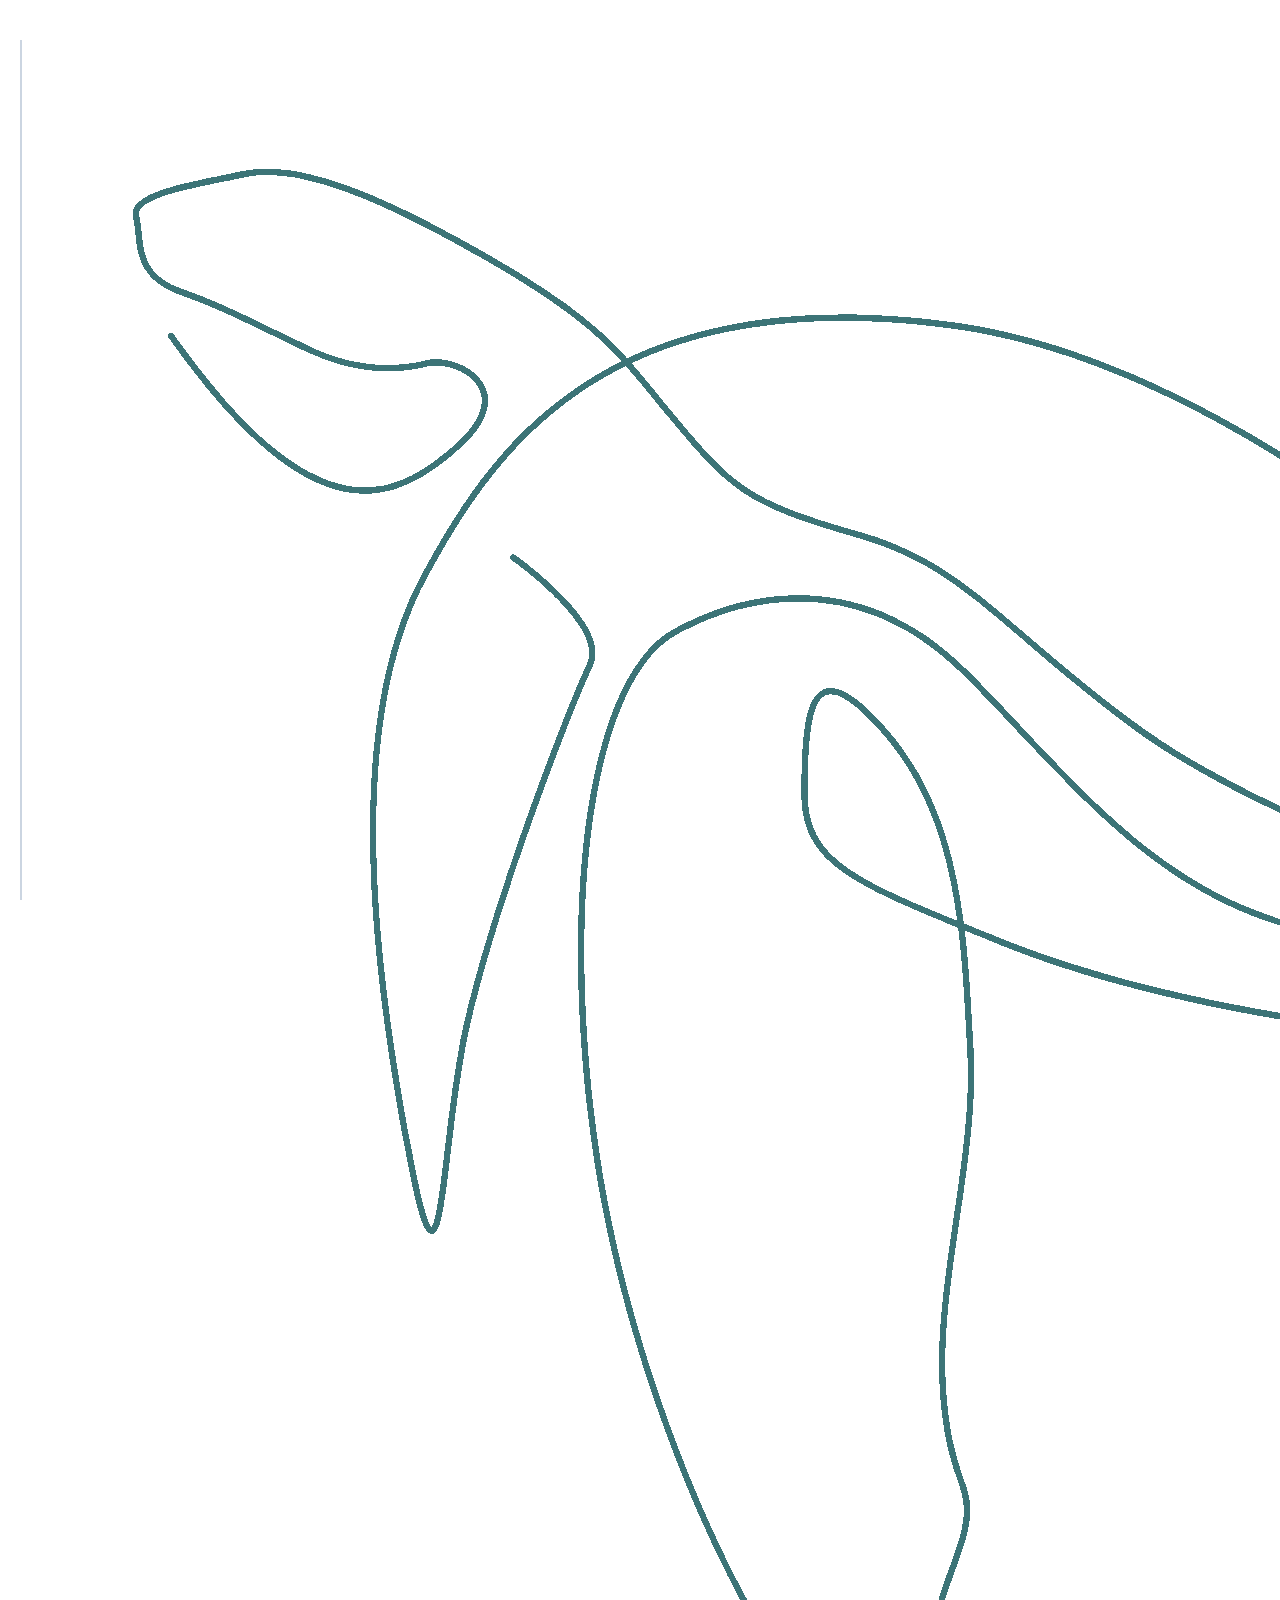
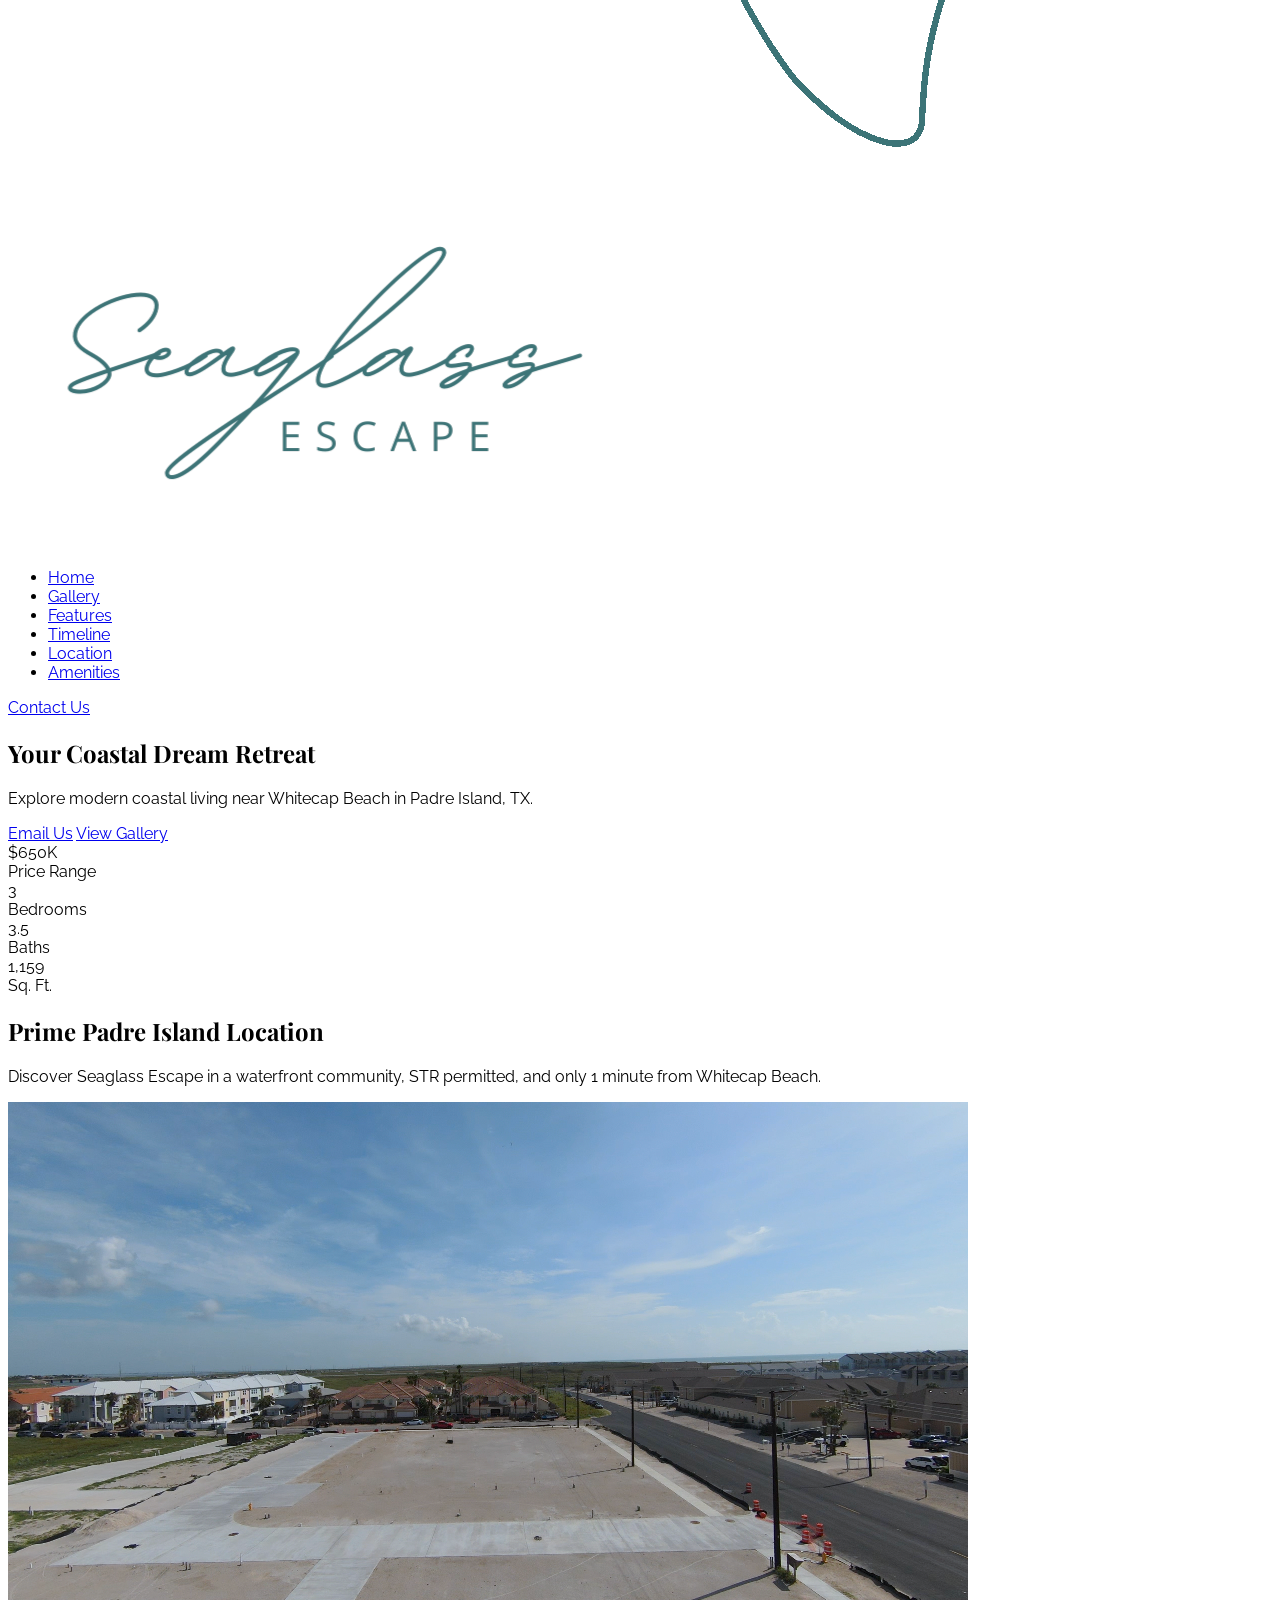
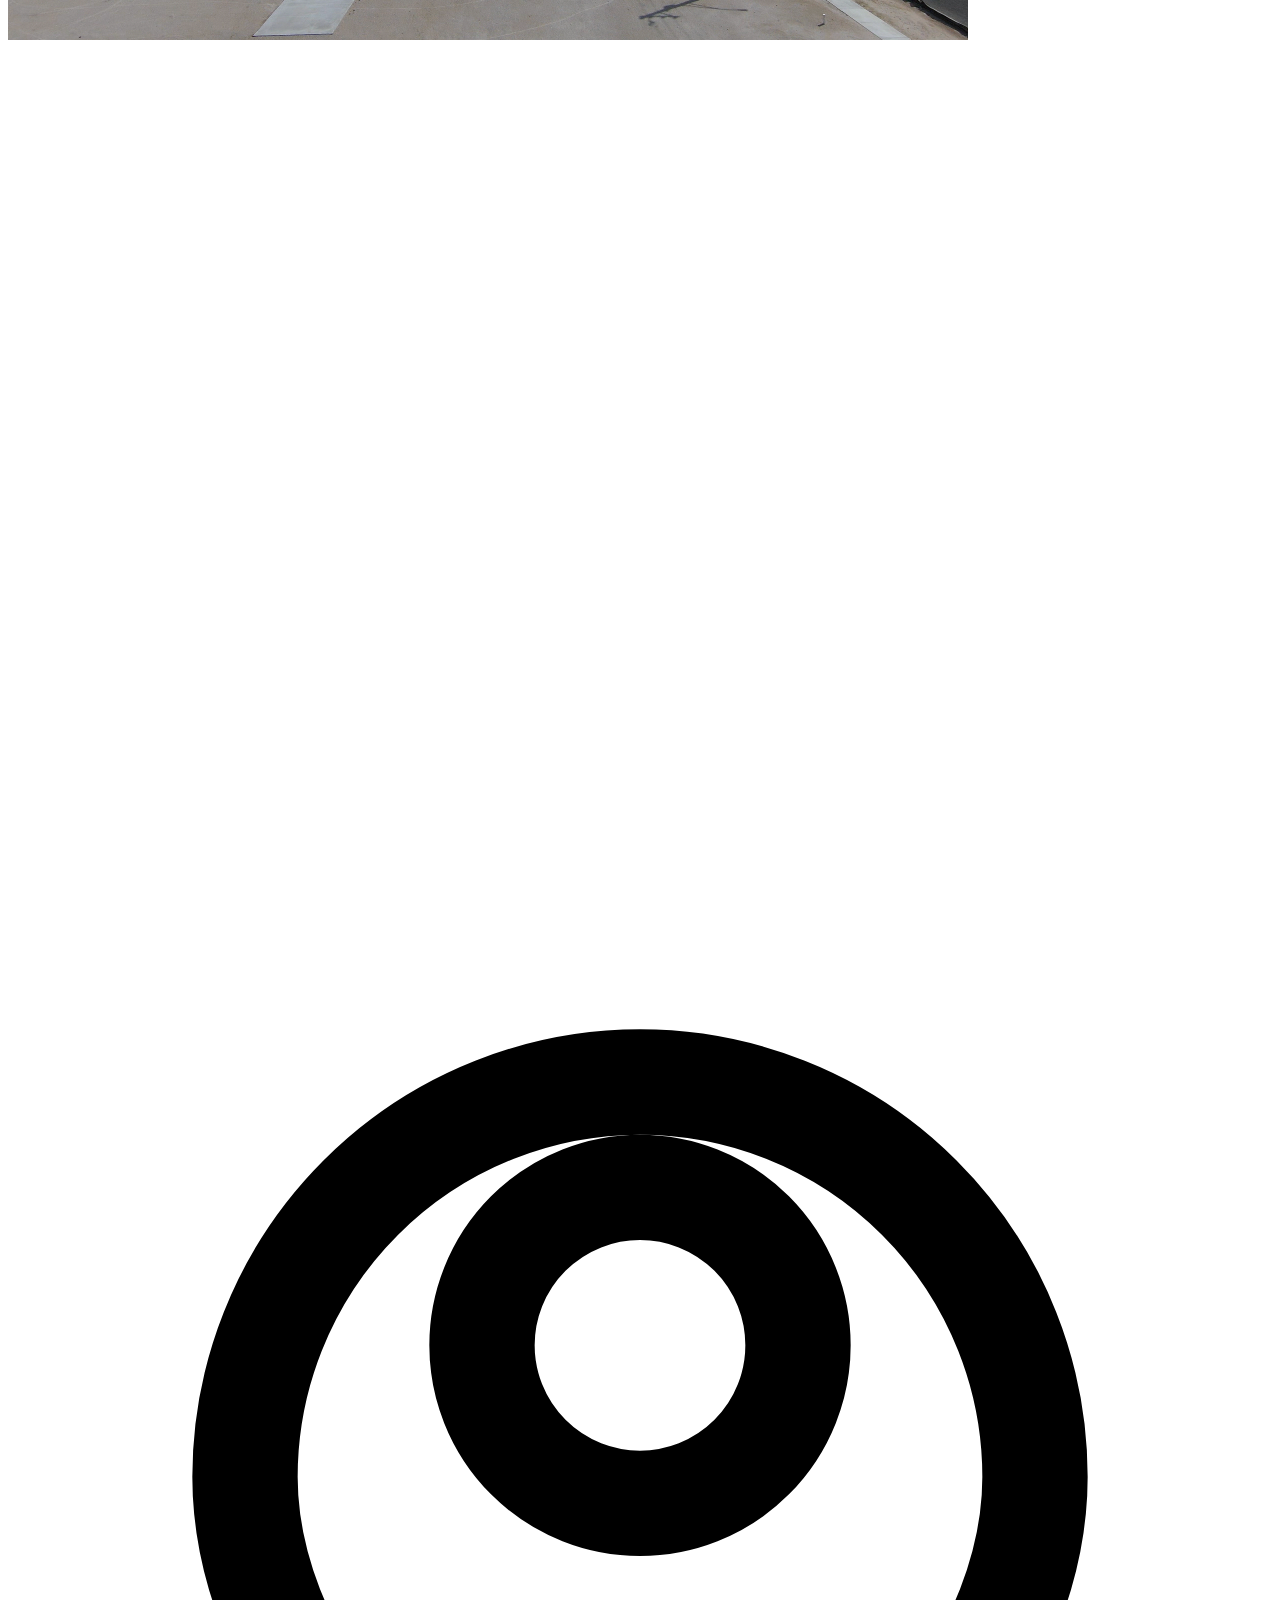
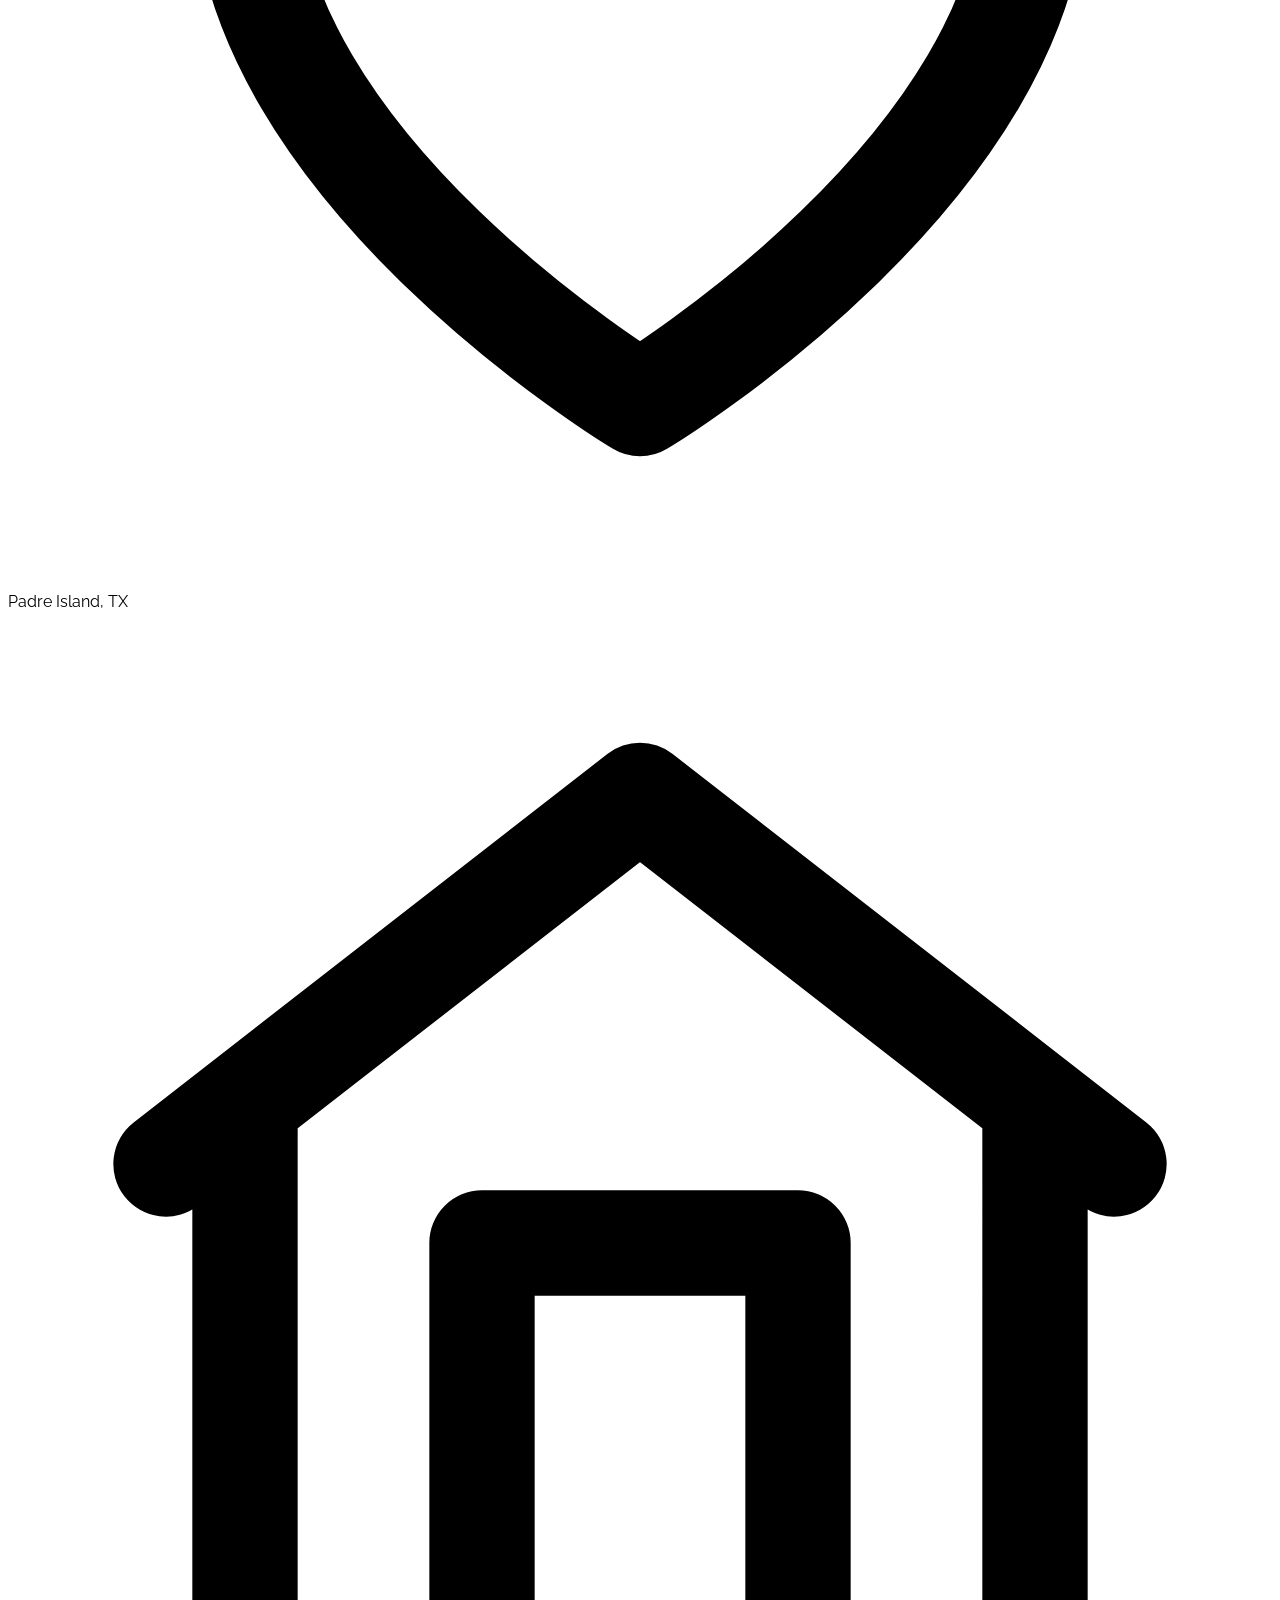
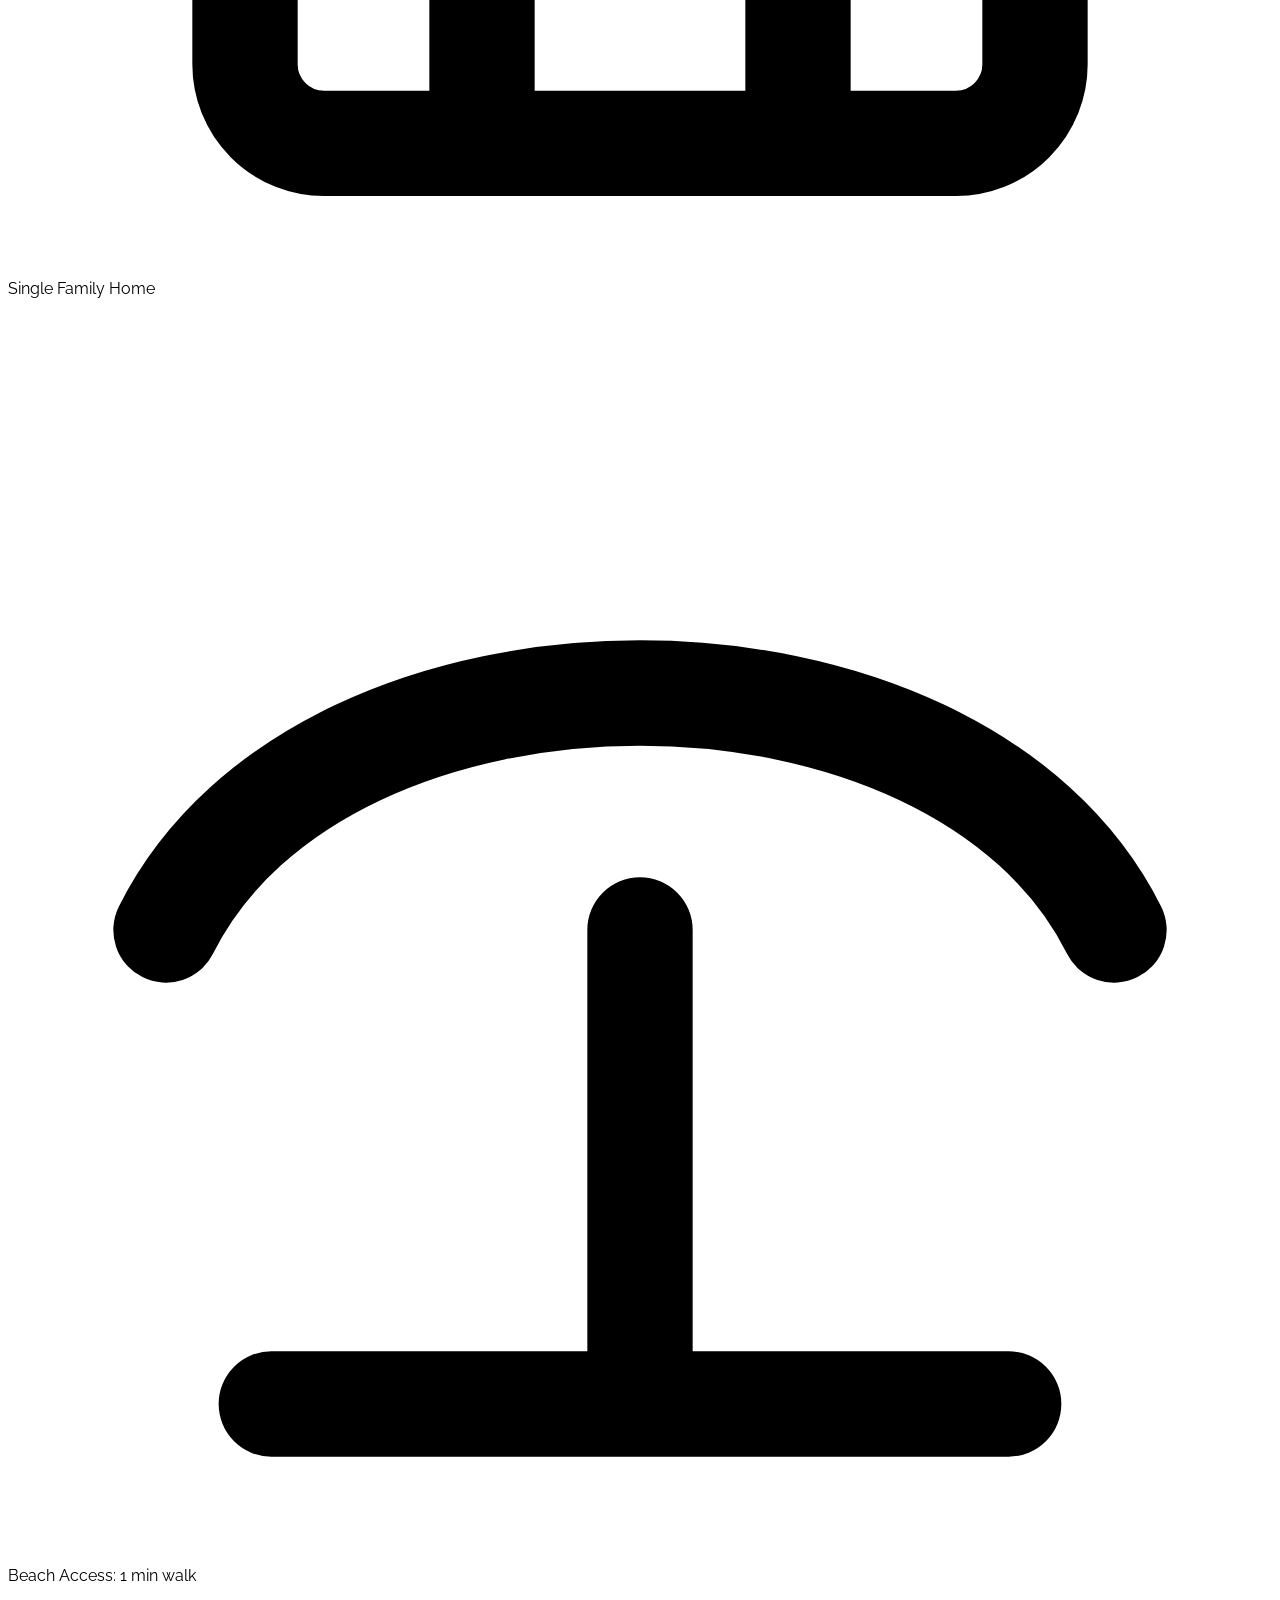
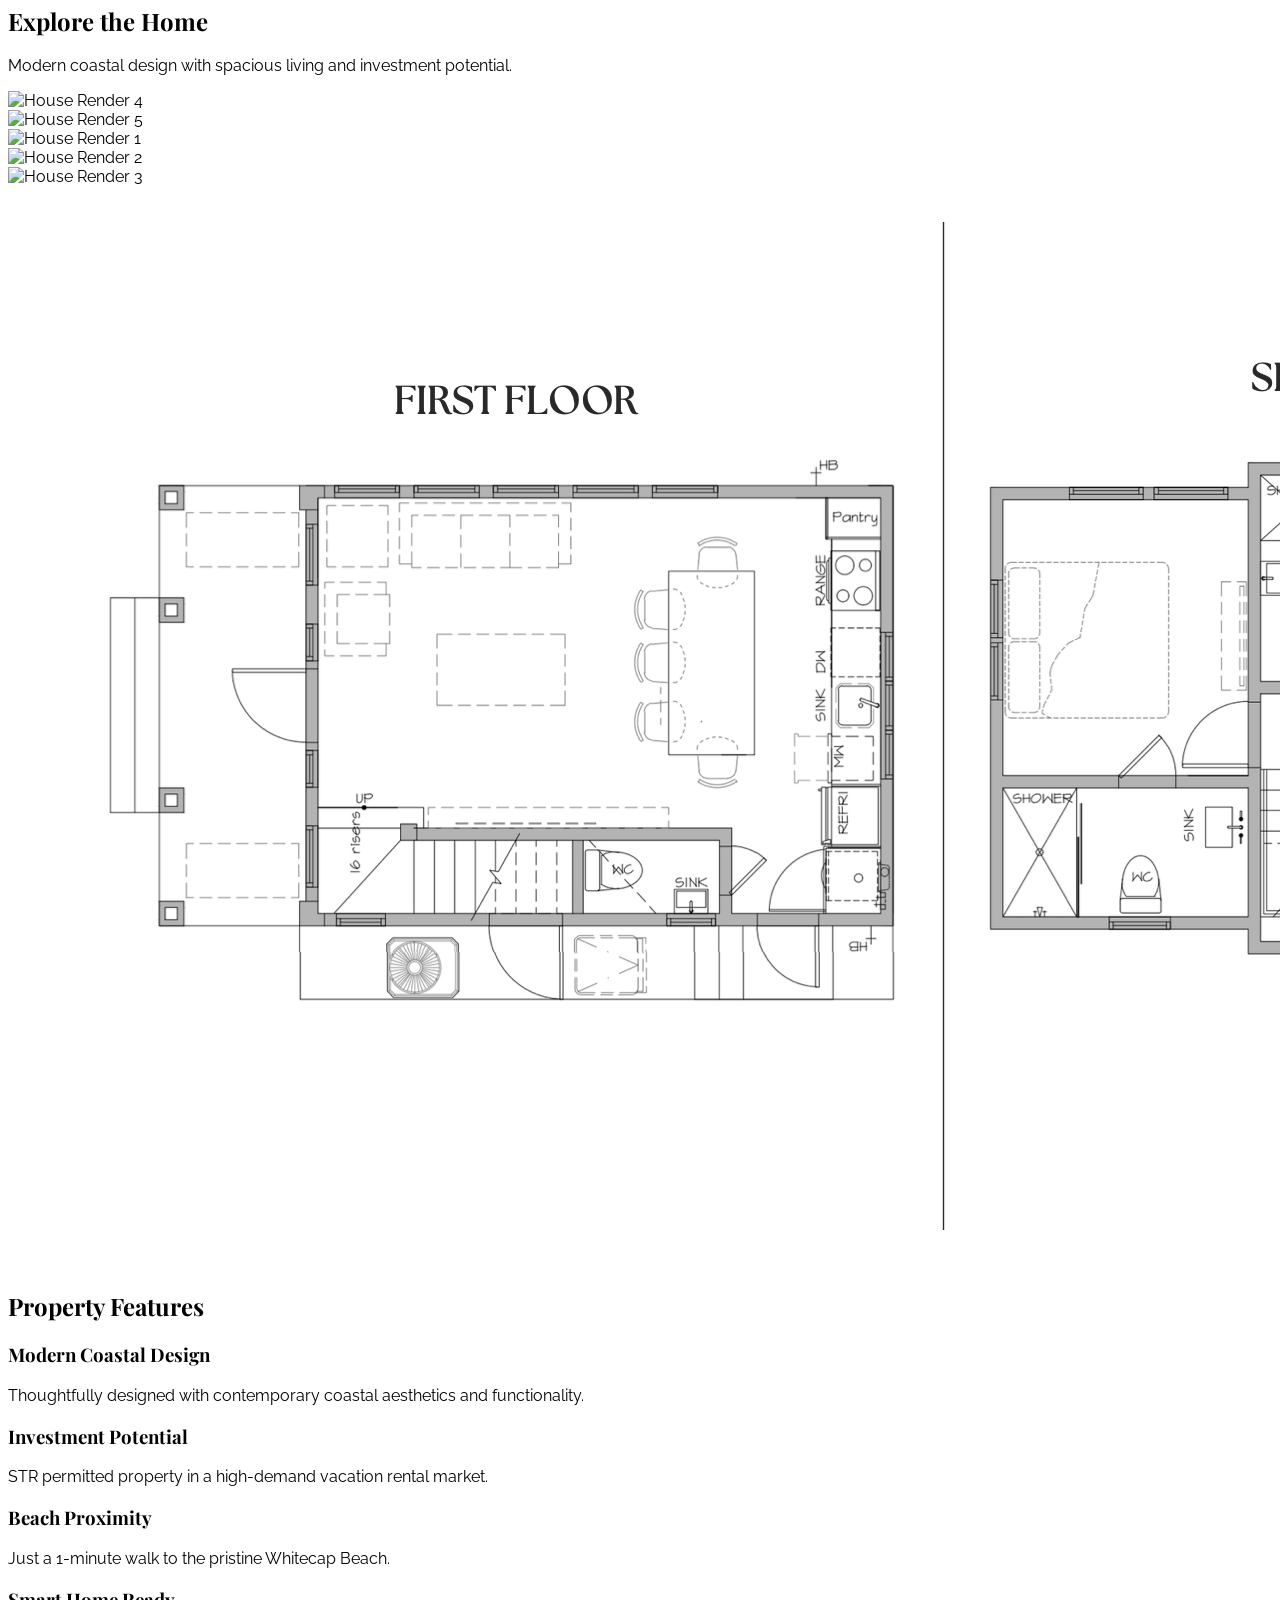
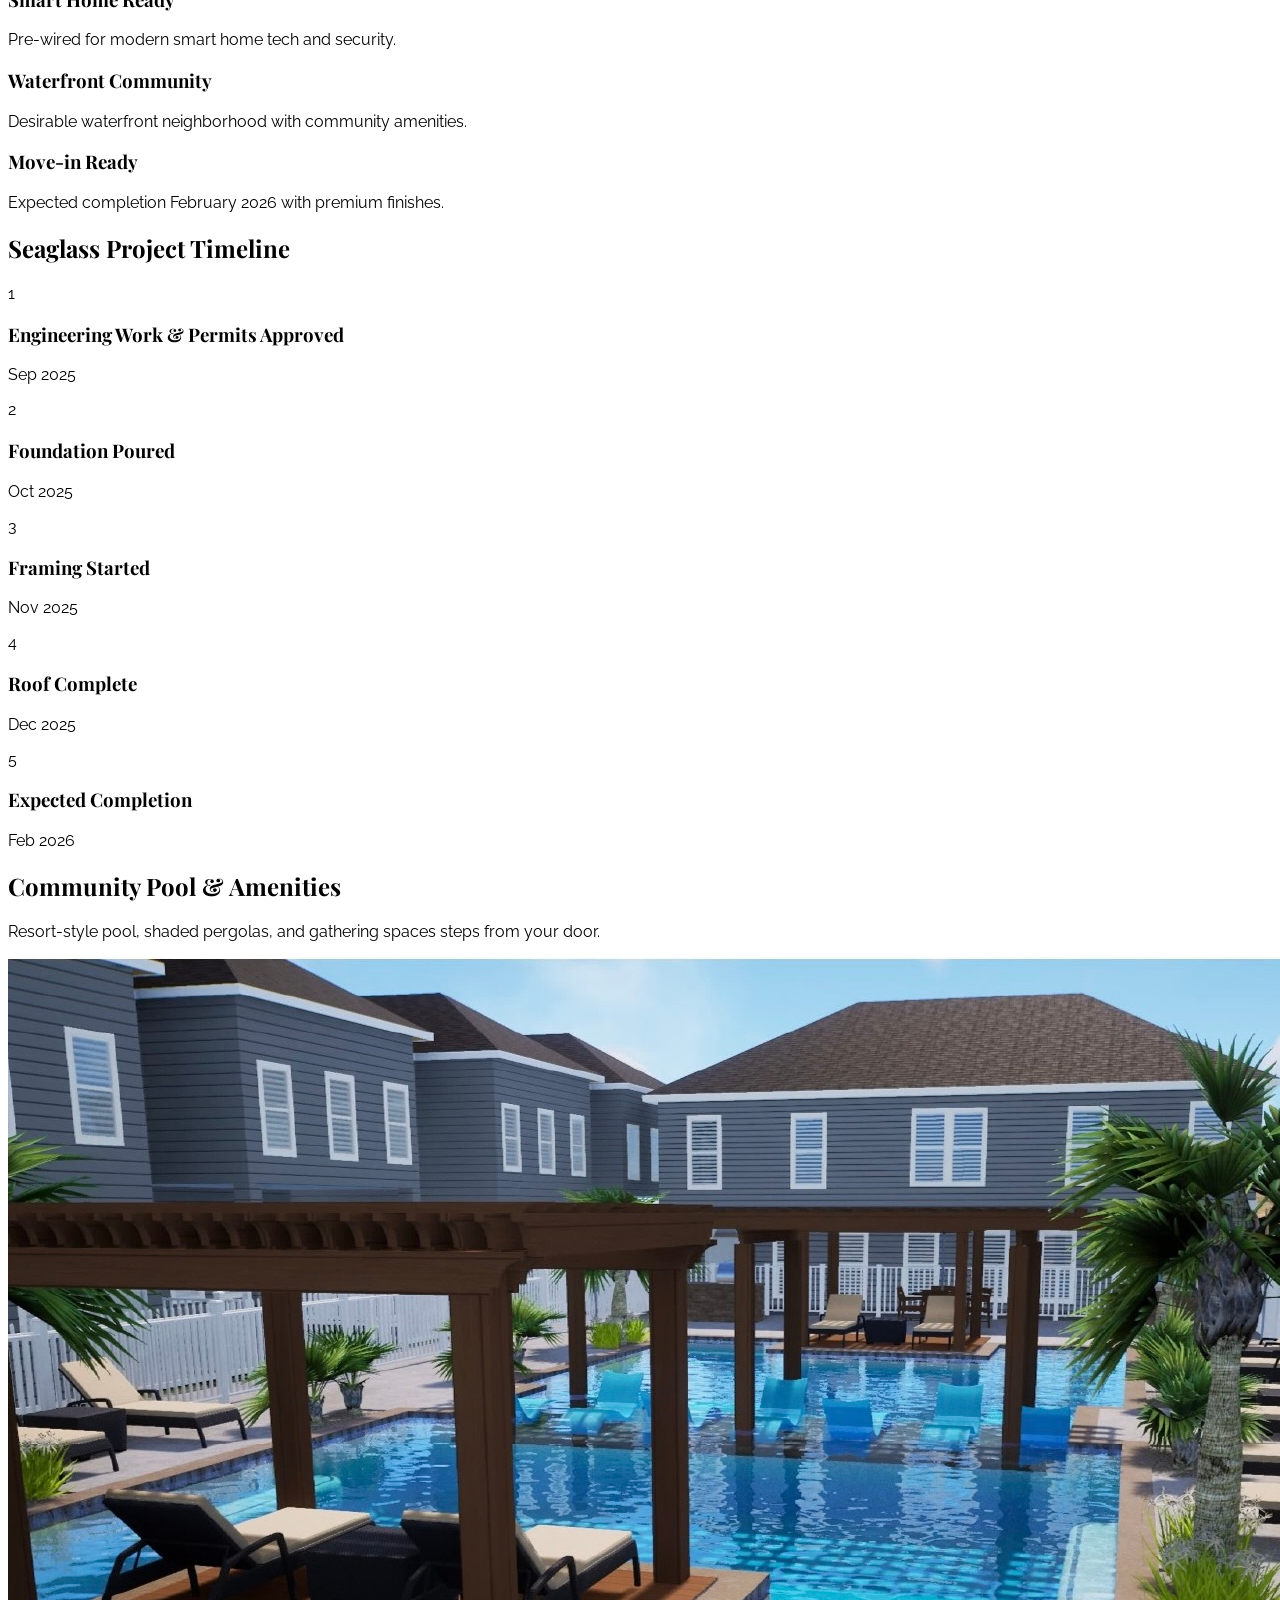
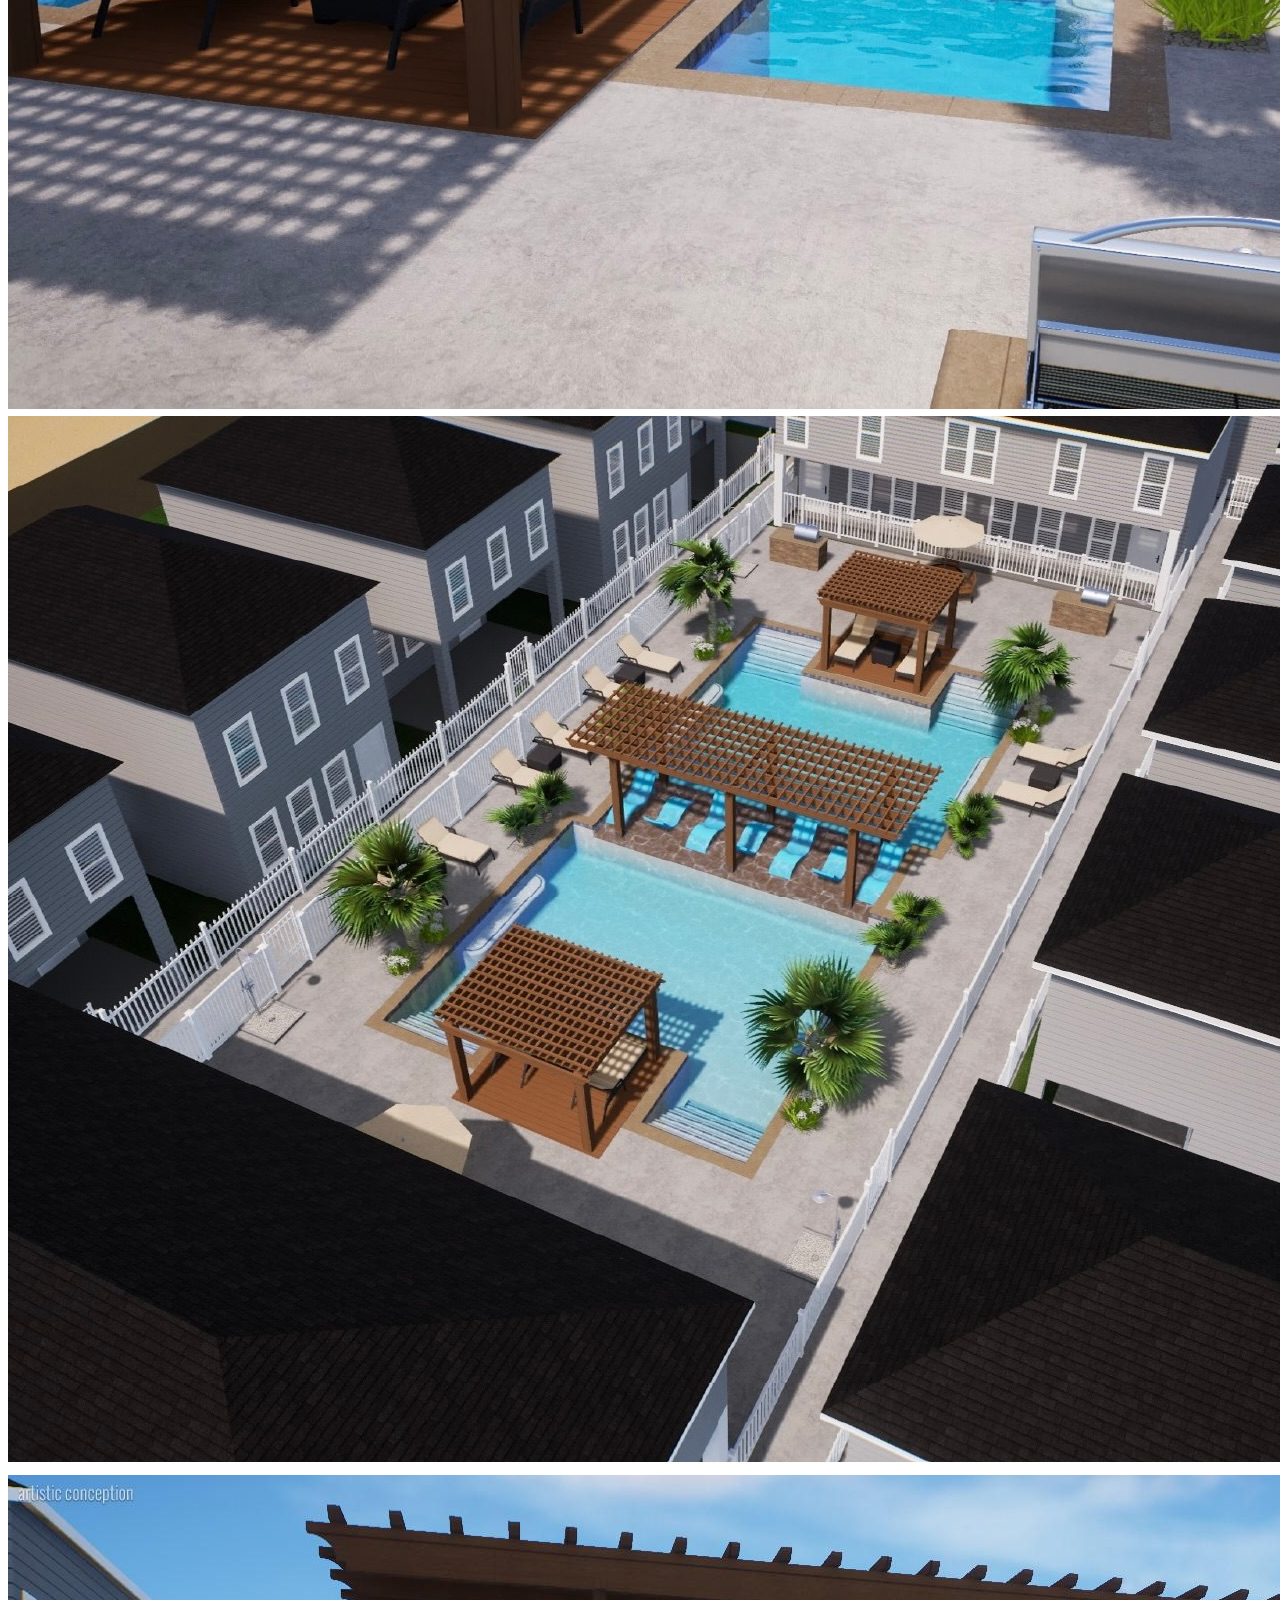
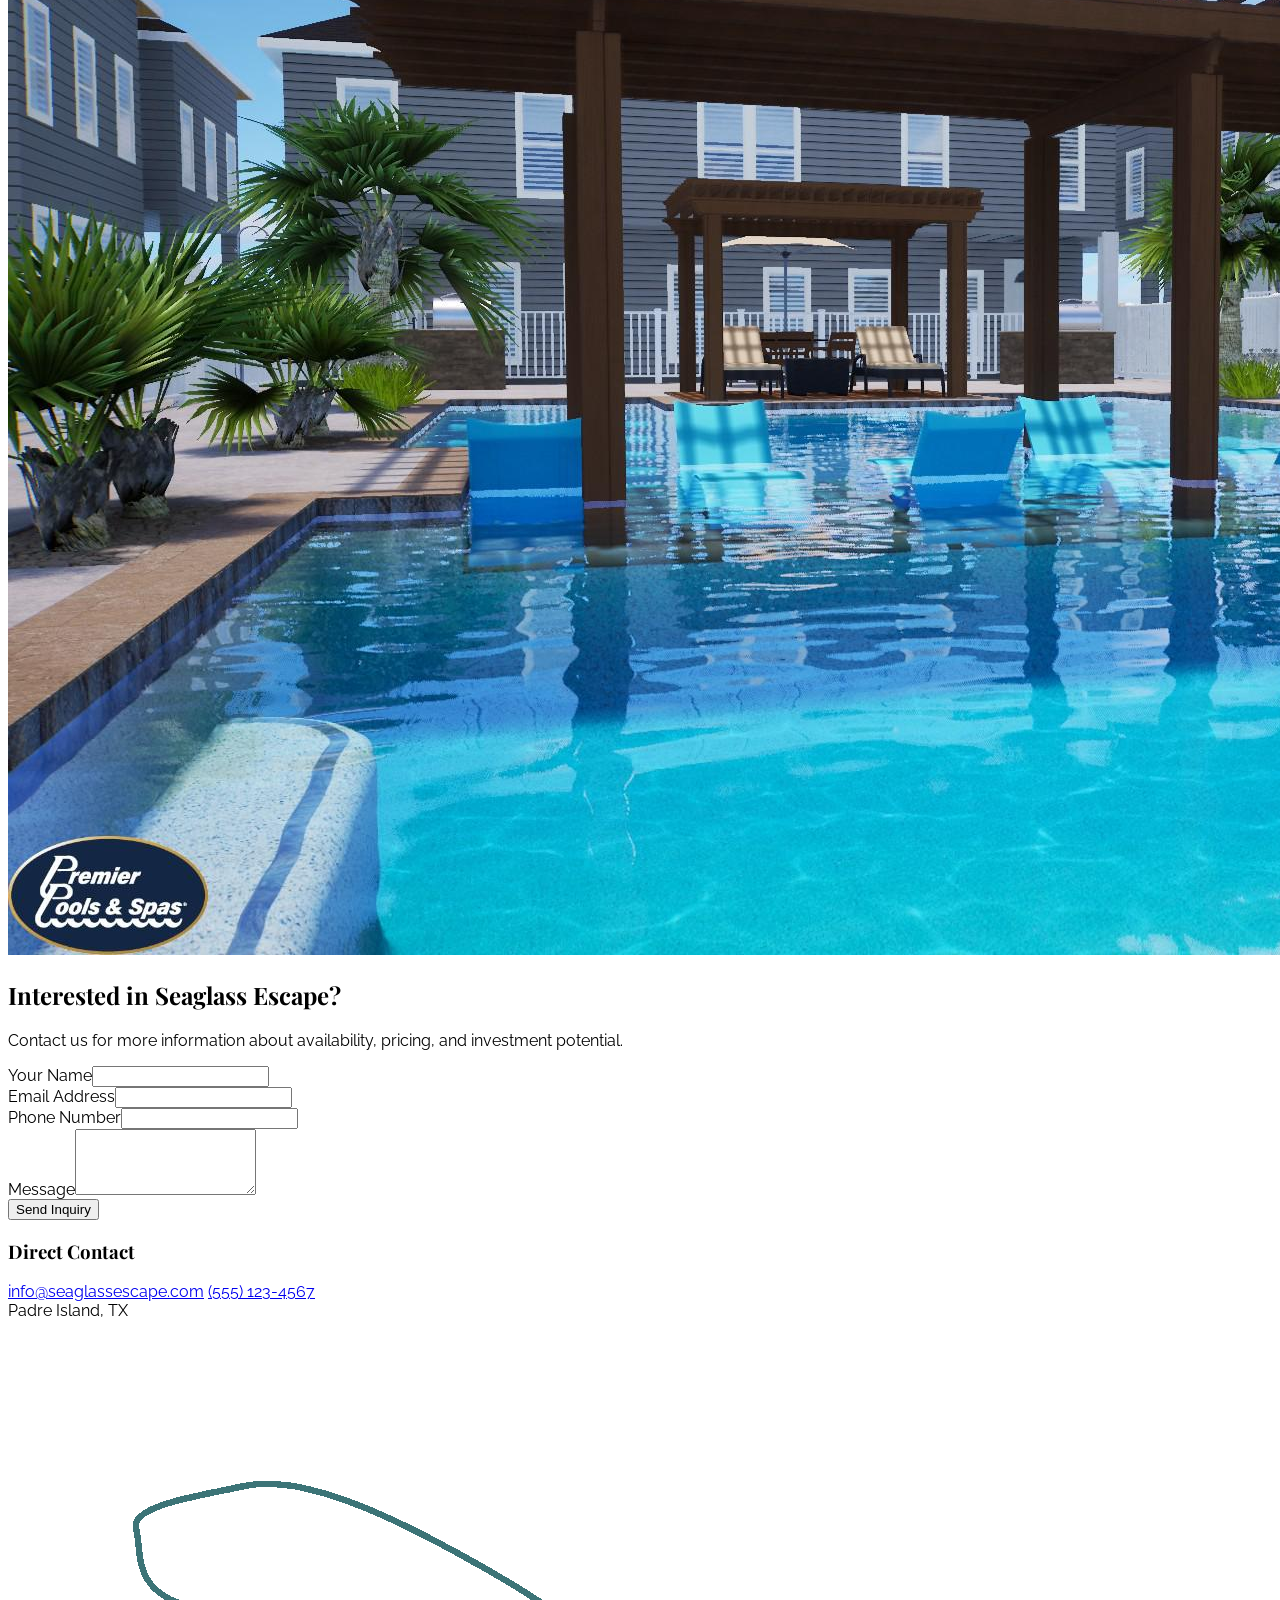
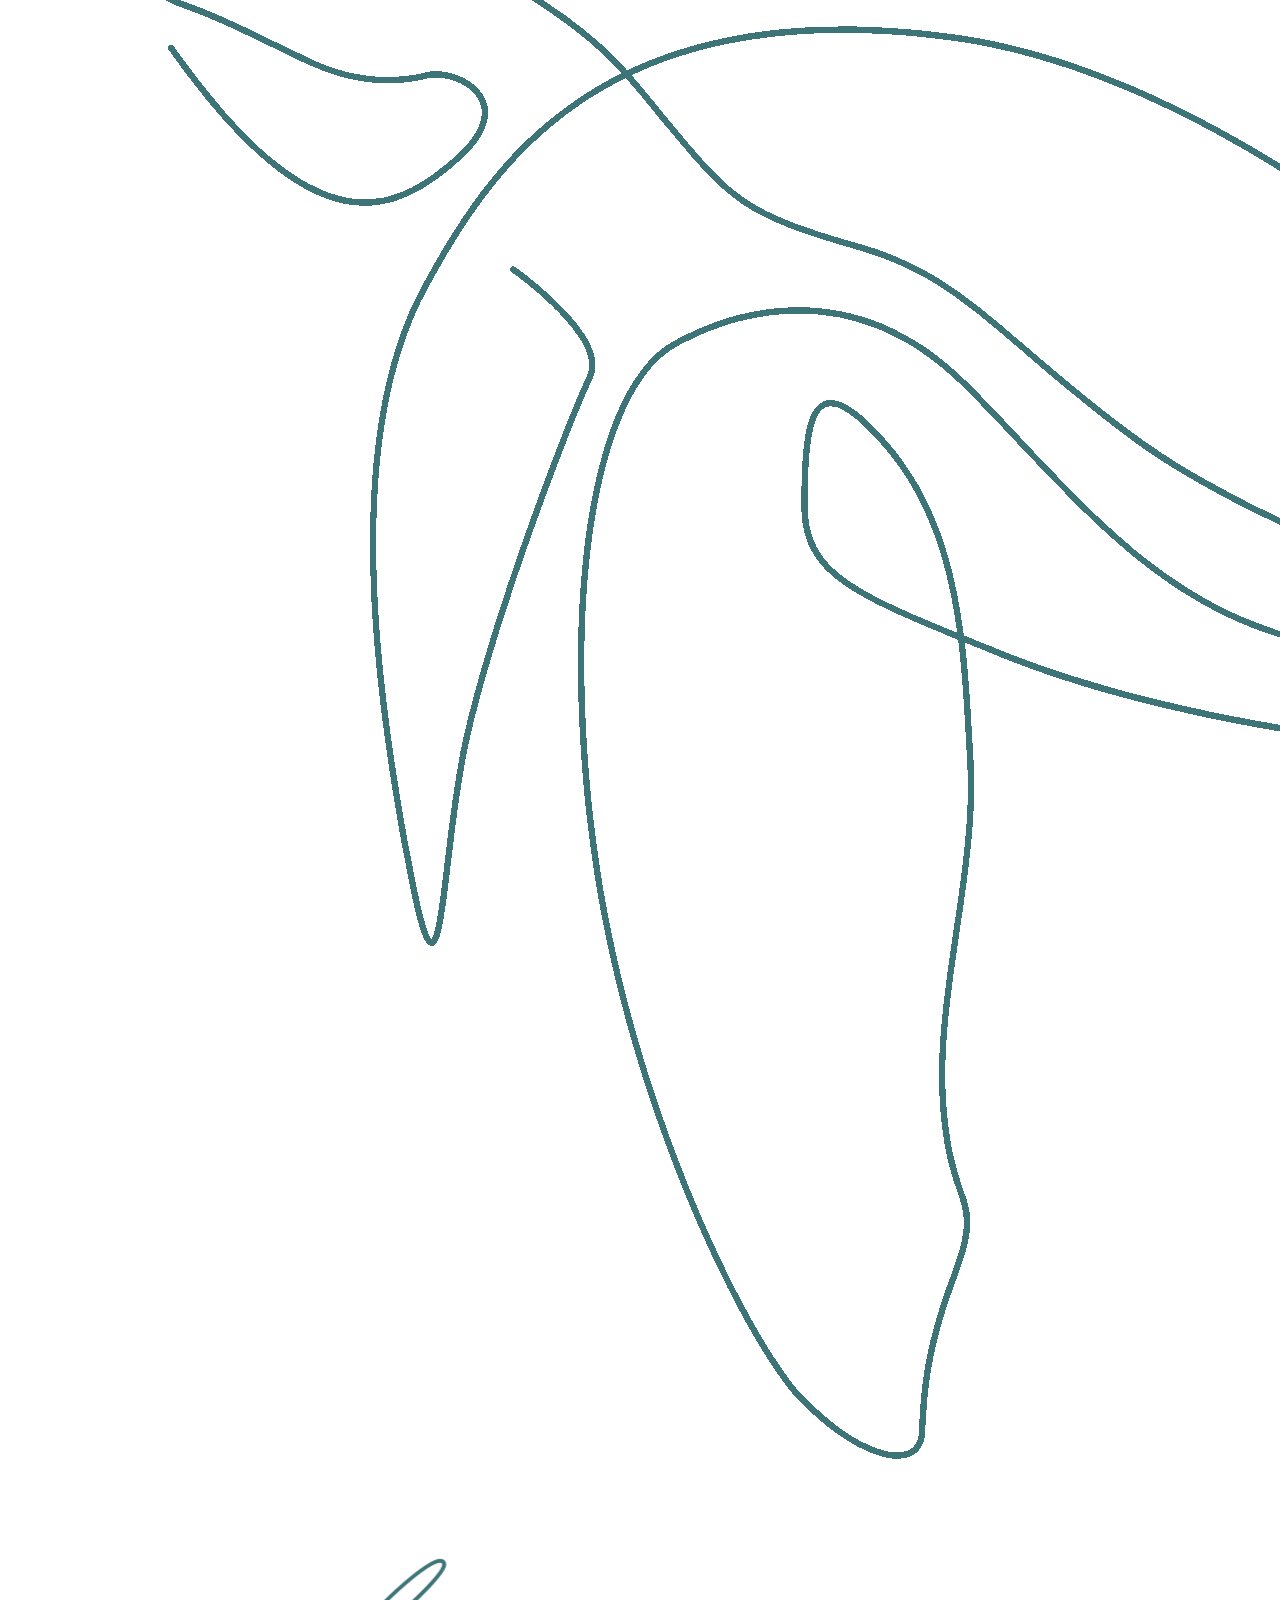
==== commit 15f85cc0: "Price change" ====
--- a/index.html
+++ b/index.html
@@ -96,7 +96,7 @@
   <section class="bg-white py-12 shadow-sm">
     <div class="max-w-6xl mx-auto px-6">
       <div class="grid grid-cols-2 md:grid-cols-4 gap-6 text-center">
-        <div class="p-4"><div class="text-4xl font-bold text-blue-700 mb-2">$720K</div><div class="text-blue-900">Price Range</div></div>
+        <div class="p-4"><div class="text-4xl font-bold text-blue-700 mb-2">$650K</div><div class="text-blue-900">Price Range</div></div>
         <div class="p-4"><div class="text-4xl font-bold text-blue-700 mb-2">3</div><div class="text-blue-900">Bedrooms</div></div>
         <div class="p-4"><div class="text-4xl font-bold text-blue-700 mb-2">3.5</div><div class="text-blue-900">Baths</div></div>
         <div class="p-4"><div class="text-4xl font-bold text-blue-700 mb-2">1,159</div><div class="text-blue-900">Sq. Ft.</div></div>
